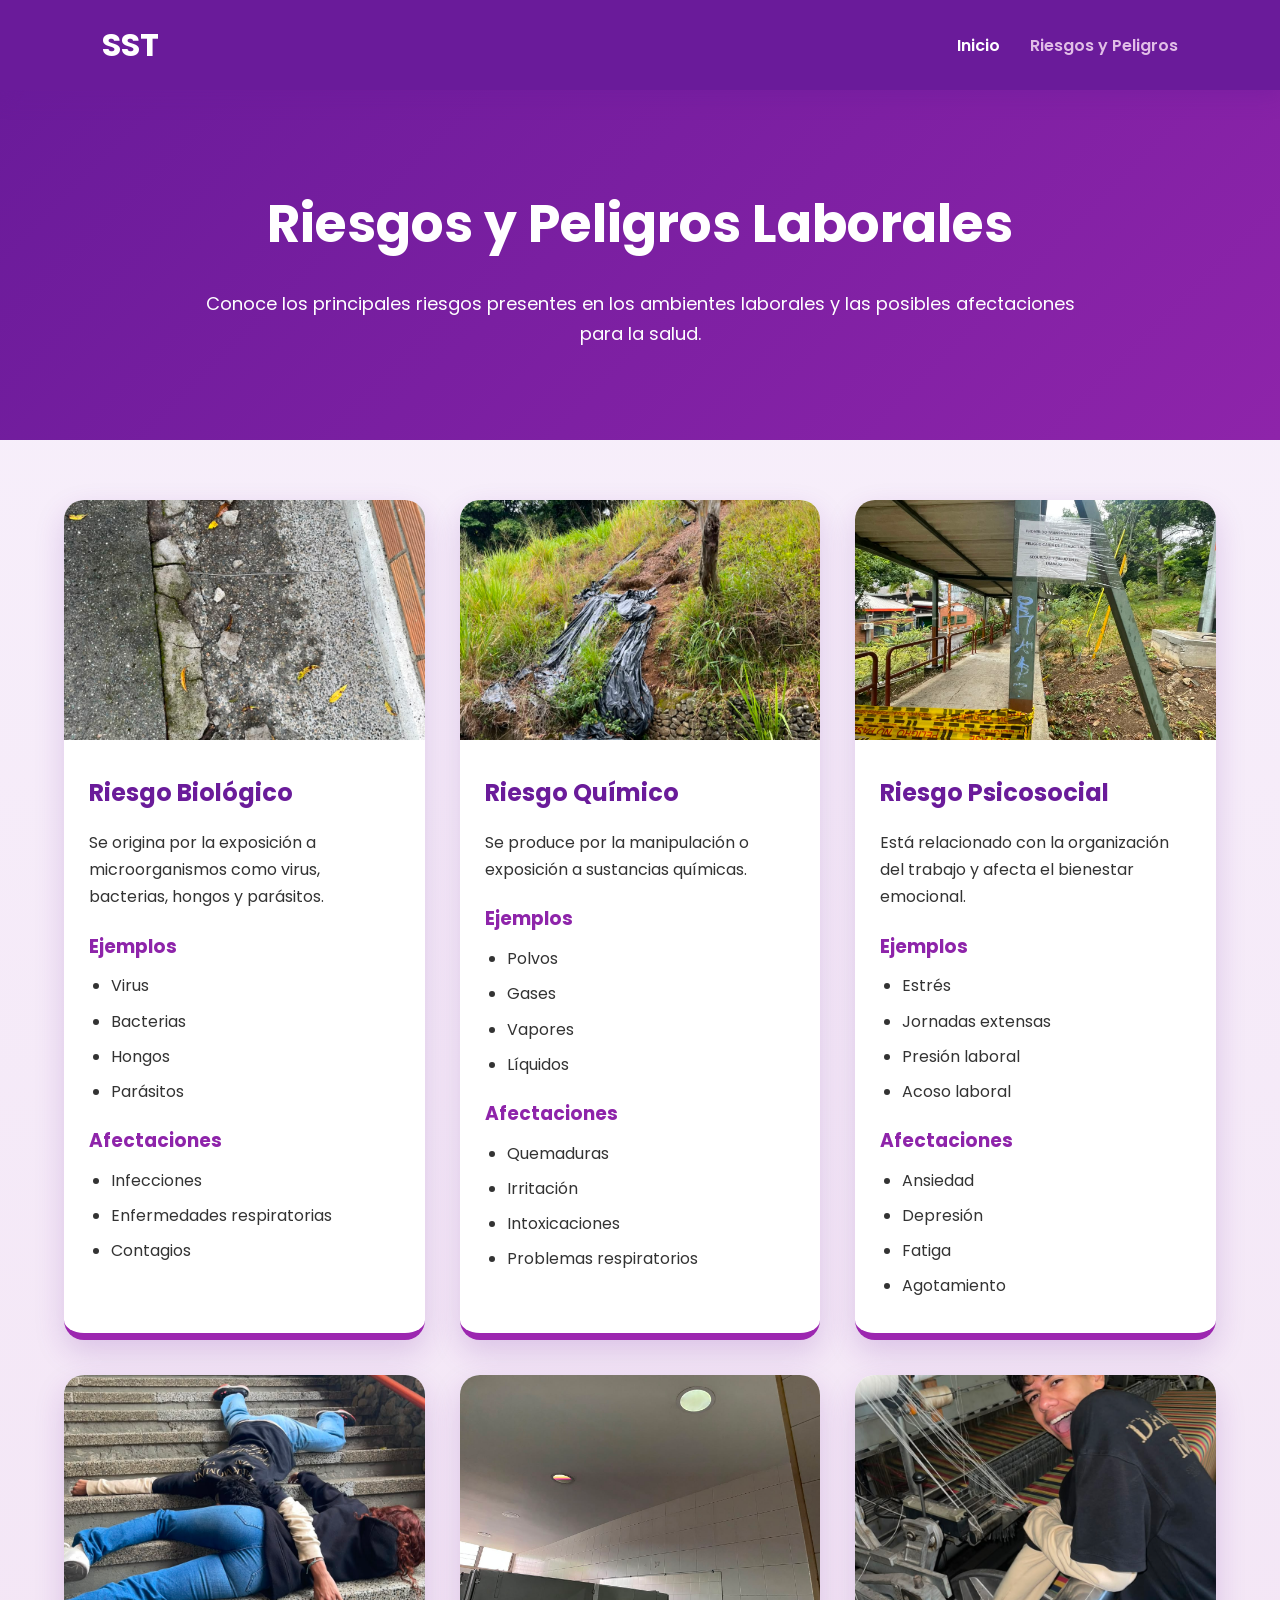
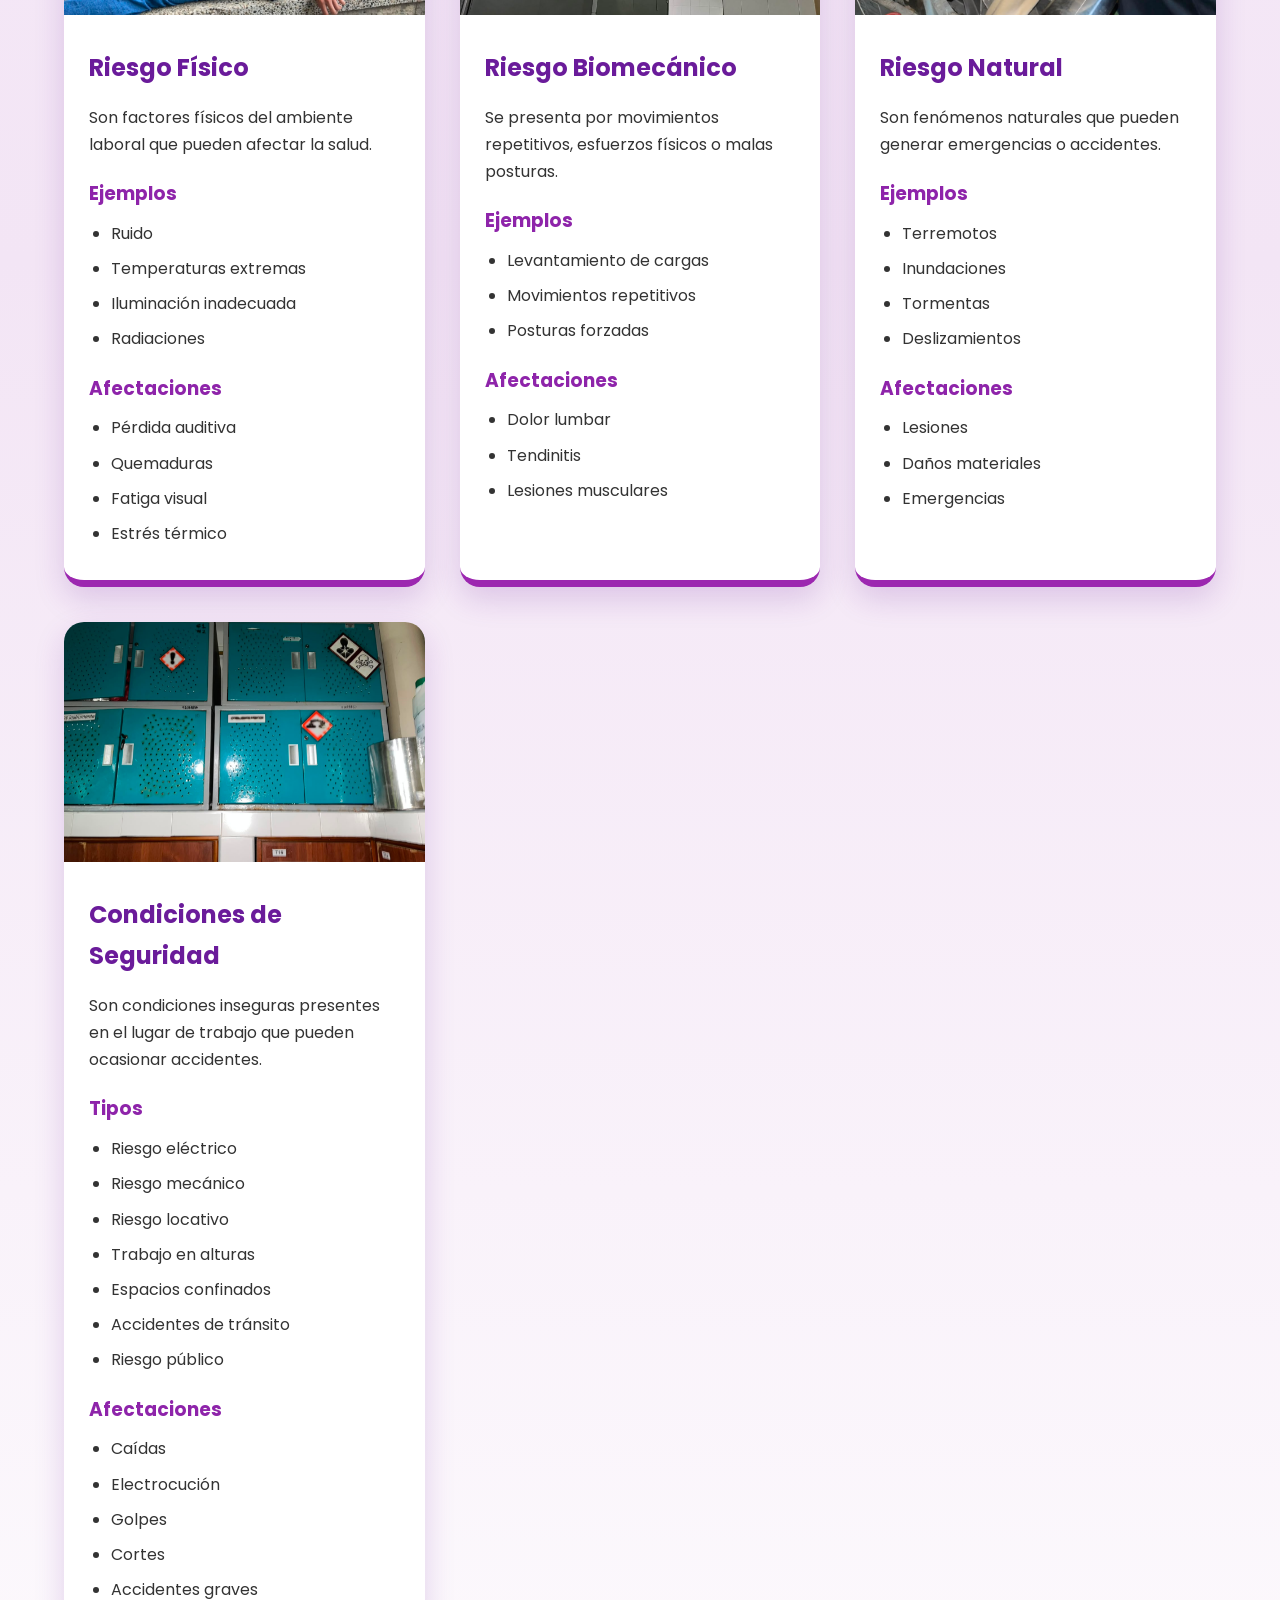
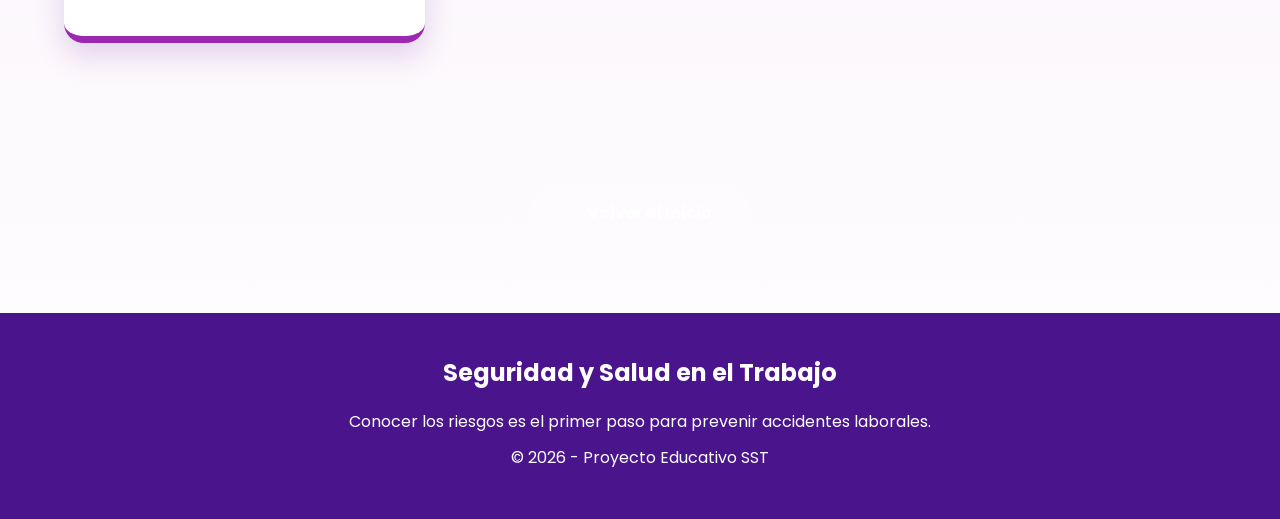
==== riesgos.html @ 0418b440 "cambios" ====
<!DOCTYPE html>
<html lang="es">

<head>
    <meta charset="UTF-8">
    <meta name="viewport" content="width=device-width, initial-scale=1.0">
    <title>Riesgos y Peligros Laborales</title>

    <link rel="stylesheet" href="style.css">

    <link rel="preconnect" href="https://fonts.googleapis.com">
    <link href="https://fonts.googleapis.com/css2?family=Poppins:wght@300;400;600;700&display=swap" rel="stylesheet">
</head>

<body>

    <header>

        <div class="logo">
            <h2>SST</h2>
        </div>

        <nav>
            <ul>
                <li><a href="index.html">Inicio</a></li>
                <li><a href="riesgos.html" class="activo">Riesgos y Peligros</a></li>
            </ul>
        </nav>

    </header>

    <section class="titulo-pagina">

        <h1>Riesgos y Peligros Laborales</h1>

        <p>
            Conoce los principales riesgos presentes en los ambientes laborales y las posibles afectaciones para la
            salud.
        </p>

    </section>

    <main class="contenedor-riesgos">

        <!-- Riesgo Biológico -->
        <div class="card">

            <img src="WhatsApp Image 2026-07-30 at 7.36.15 AM.jpeg" alt="Riesgo Biológico">

            <div class="contenido">

                <h2>Riesgo Biológico</h2>

                <p>
                    Se origina por la exposición a microorganismos como virus, bacterias, hongos y parásitos.
                </p>

                <h3>Ejemplos</h3>

                <ul>
                    <li>Virus</li>
                    <li>Bacterias</li>
                    <li>Hongos</li>
                    <li>Parásitos</li>
                </ul>

                <h3>Afectaciones</h3>

                <ul>
                    <li>Infecciones</li>
                    <li>Enfermedades respiratorias</li>
                    <li>Contagios</li>
                </ul>

            </div>

        </div>

        <!-- Riesgo Químico -->
        <div class="card">

            <img src="WhatsApp Image 2026-07-30 at 7.36.16 AM.jpeg" alt="Riesgo Químico">

            <div class="contenido">

                <h2>Riesgo Químico</h2>

                <p>
                    Se produce por la manipulación o exposición a sustancias químicas.
                </p>

                <h3>Ejemplos</h3>

                <ul>
                    <li>Polvos</li>
                    <li>Gases</li>
                    <li>Vapores</li>
                    <li>Líquidos</li>
                </ul>

                <h3>Afectaciones</h3>

                <ul>
                    <li>Quemaduras</li>
                    <li>Irritación</li>
                    <li>Intoxicaciones</li>
                    <li>Problemas respiratorios</li>
                </ul>

            </div>

        </div>

        <!-- Riesgo Psicosocial -->
        <div class="card">

            <img src="WhatsApp Image 2026-07-30 at 7.36.17 AM.jpeg" alt="Riesgo Psicosocial">

            <div class="contenido">

                <h2>Riesgo Psicosocial</h2>

                <p>
                    Está relacionado con la organización del trabajo y afecta el bienestar emocional.
                </p>

                <h3>Ejemplos</h3>

                <ul>
                    <li>Estrés</li>
                    <li>Jornadas extensas</li>
                    <li>Presión laboral</li>
                    <li>Acoso laboral</li>
                </ul>

                <h3>Afectaciones</h3>

                <ul>
                    <li>Ansiedad</li>
                    <li>Depresión</li>
                    <li>Fatiga</li>
                    <li>Agotamiento</li>
                </ul>

            </div>

        </div>

        <!-- Riesgo Físico -->
        <div class="card">

            <img src="WhatsApp Image 2026-07-30 at 7.36.18 AM.jpeg" alt="Riesgo Físico">

            <div class="contenido">

                <h2>Riesgo Físico</h2>

                <p>
                    Son factores físicos del ambiente laboral que pueden afectar la salud.
                </p>

                <h3>Ejemplos</h3>

                <ul>
                    <li>Ruido</li>
                    <li>Temperaturas extremas</li>
                    <li>Iluminación inadecuada</li>
                    <li>Radiaciones</li>
                </ul>

                <h3>Afectaciones</h3>

                <ul>
                    <li>Pérdida auditiva</li>
                    <li>Quemaduras</li>
                    <li>Fatiga visual</li>
                    <li>Estrés térmico</li>
                </ul>

            </div>

        </div>

        <!-- Riesgo Biomecánico -->
        <div class="card">

            <img src="WhatsApp Image 2026-07-30 at 7.36.20 AM.jpeg" alt="Riesgo Biomecánico">

            <div class="contenido">

                <h2>Riesgo Biomecánico</h2>

                <p>
                    Se presenta por movimientos repetitivos, esfuerzos físicos o malas posturas.
                </p>

                <h3>Ejemplos</h3>

                <ul>
                    <li>Levantamiento de cargas</li>
                    <li>Movimientos repetitivos</li>
                    <li>Posturas forzadas</li>
                </ul>

                <h3>Afectaciones</h3>

                <ul>
                    <li>Dolor lumbar</li>
                    <li>Tendinitis</li>
                    <li>Lesiones musculares</li>
                </ul>

            </div>

        </div>

        <!-- Riesgo Natural -->
        <div class="card">

            <img src="WhatsApp Image 2026-07-30 at 7.36.21 AM.jpeg" alt="Riesgo Natural">

            <div class="contenido">

                <h2>Riesgo Natural</h2>

                <p>
                    Son fenómenos naturales que pueden generar emergencias o accidentes.
                </p>

                <h3>Ejemplos</h3>

                <ul>
                    <li>Terremotos</li>
                    <li>Inundaciones</li>
                    <li>Tormentas</li>
                    <li>Deslizamientos</li>
                </ul>

                <h3>Afectaciones</h3>

                <ul>
                    <li>Lesiones</li>
                    <li>Daños materiales</li>
                    <li>Emergencias</li>
                </ul>

            </div>

        </div>

        <!-- Condiciones de Seguridad -->
        <div class="card">

            <img src="WhatsApp Image 2026-07-30 at 7.36.22 AM.jpeg" alt="Condiciones de Seguridad">

            <div class="contenido">

                <h2>Condiciones de Seguridad</h2>

                <p>
                    Son condiciones inseguras presentes en el lugar de trabajo que pueden ocasionar accidentes.
                </p>

                <h3>Tipos</h3>

                <ul>
                    <li>Riesgo eléctrico</li>
                    <li>Riesgo mecánico</li>
                    <li>Riesgo locativo</li>
                    <li>Trabajo en alturas</li>
                    <li>Espacios confinados</li>
                    <li>Accidentes de tránsito</li>
                    <li>Riesgo público</li>
                </ul>

                <h3>Afectaciones</h3>

                <ul>
                    <li>Caídas</li>
                    <li>Electrocución</li>
                    <li>Golpes</li>
                    <li>Cortes</li>
                    <li>Accidentes graves</li>
                </ul>

            </div>

        </div>

    </main>

    <section class="volver">

        <a href="index.html" class="btn">← Volver al Inicio</a>

    </section>

    <footer>

        <h3>Seguridad y Salud en el Trabajo</h3>

        <p>Conocer los riesgos es el primer paso para prevenir accidentes laborales.</p>

        <p>© 2026 - Proyecto Educativo SST</p>

    </footer>

</body>

</html>
---- style.css ----
/*====================================
    RESET GENERAL
====================================*/

* {
    margin: 0;
    padding: 0;
    box-sizing: border-box;
    font-family: 'Poppins', sans-serif;
}

html {
    scroll-behavior: smooth;
}

body {
    background: linear-gradient(180deg, #F8F1FC, #F3E5F5, #FFFFFF);
    color: #333;
    line-height: 1.7;
}

/*====================================
            HEADER
====================================*/

header {
    width: 100%;
    background: #6A1B9A;
    color: #fff;
    display: flex;
    justify-content: space-between;
    align-items: center;
    padding: 18px 8%;
    position: sticky;
    top: 0;
    z-index: 1000;
    box-shadow: 0 6px 20px rgba(106, 27, 154, .35);
}

.logo h2 {
    font-size: 32px;
    font-weight: 700;
}

/*====================================
             MENU
====================================*/

nav ul {
    display: flex;
    list-style: none;
    gap: 30px;
}

nav a {
    text-decoration: none;
    color: white;
    font-weight: 600;
    transition: .3s;
}

nav a:hover,
nav .activo {
    color: #E1BEE7;
}

/*====================================
             HERO
====================================*/

.hero {
    height: 90vh;
    display: flex;
    justify-content: center;
    align-items: center;
    text-align: center;
    color: white;
    padding: 40px;
    /* Premium gradient background */
    background: linear-gradient(135deg, #6A1B9A, #8E24AA);
    background-size: cover;
    background-position: center;
}

.hero-texto {
    max-width: 850px;
    background: rgba(255, 255, 255, 0.08);
    padding: 30px 40px;
    border-radius: 20px;
    backdrop-filter: blur(12px);
    box-shadow: 0 8px 32px rgba(0, 0, 0, 0.2);
}

.hero h1 {
    font-size: 60px;
    margin-bottom: 25px;
}

.hero p {
    font-size: 20px;
    margin-bottom: 35px;
}

/*====================================
            BOTONES
====================================*/

.btn {
    display: inline-block;
    background: rgba(255, 255, 255, 0.2);
    color: #fff;
    text-decoration: none;
    padding: 15px 35px;
    border: 1px solid rgba(255, 255, 255, 0.4);
    border-radius: 50px;
    font-weight: bold;
    transition: .3s;
    backdrop-filter: blur(4px);
}

.btn:hover {
    background: rgba(255, 255, 255, 0.3);
    color: #fff;
    transform: translateY(-5px);
    box-shadow: 0 10px 20px rgba(0, 0, 0, 0.3);
}

/*====================================
           SECCIONES
====================================*/

section {
    padding: 80px 8%;
}

section h2 {
    text-align: center;
    color: #6A1B9A;
    margin-bottom: 20px;
    font-size: 38px;
}

section p {
    text-align: center;
    max-width: 950px;
    margin: auto;
}

/*====================================
          TARJETAS
====================================*/

.contenedor {
    display: grid;
    grid-template-columns: repeat(auto-fit, minmax(280px, 1fr));
    gap: 30px;
    margin-top: 50px;
}

.caja {
    background: white;
    border-radius: 20px;
    padding: 30px;
    border-top: 6px solid #9C27B0;
    box-shadow: 0 12px 30px rgba(106, 27, 154, .15);
    transition: .4s;
}

.caja:hover {
    transform: translateY(-10px);
    box-shadow: 0 20px 40px rgba(106, 27, 154, .25);
}

.caja h3 {
    color: #6A1B9A;
    margin-bottom: 15px;
}

/*====================================
           GALERIA
====================================*/

.imagenes {
    display: grid;
    grid-template-columns: repeat(auto-fit, minmax(250px, 1fr));
    gap: 20px;
    margin-top: 45px;
}

.imagenes img {
    width: 100%;
    height: 250px;
    object-fit: cover;
    border-radius: 20px;
    transition: .4s;
    box-shadow: 0 10px 25px rgba(0, 0, 0, .15);
}

.imagenes img:hover {
    transform: scale(1.05);
}

/*====================================
             TABLA
====================================*/

table {
    width: 100%;
    max-width: 750px;
    margin: auto;
    border-collapse: collapse;
    background: white;
    border-radius: 15px;
    overflow: hidden;
    box-shadow: 0 10px 25px rgba(0, 0, 0, .1);
}

th {
    background: #6A1B9A;
    color: white;
    padding: 18px;
}

td {
    padding: 16px;
    text-align: center;
    border-bottom: 1px solid #ddd;
}

/*====================================
        FRASE DESTACADA
====================================*/

.frase {
    background: linear-gradient(135deg, #6A1B9A, #8E24AA);
    color: white;
    text-align: center;
    padding: 80px 20px;
}

.frase h2 {
    color: white;
    font-size: 36px;
    max-width: 900px;
    margin: auto;
}

/*====================================
      TITULO PAGINA RIESGOS
====================================*/

.titulo-pagina {
    background: linear-gradient(135deg, #6A1B9A, #8E24AA);
    color: white;
    text-align: center;
    padding: 90px 20px;
}

.titulo-pagina h1 {
    font-size: 52px;
    margin-bottom: 20px;
}

.titulo-pagina p {
    font-size: 18px;
    max-width: 900px;
    margin: auto;
}

/*====================================
       CONTENEDOR RIESGOS
====================================*/

.contenedor-riesgos {
    width: 90%;
    margin: 60px auto;
    display: grid;
    grid-template-columns: repeat(auto-fit, minmax(340px, 1fr));
    gap: 35px;
}

/*====================================
        TARJETAS RIESGOS
====================================*/

.card {
    background: white;
    border-radius: 20px;
    overflow: hidden;
    box-shadow: 0 12px 30px rgba(106, 27, 154, .18);
    transition: .4s;
    border-bottom: 7px solid #9C27B0;
}

.card:hover {
    transform: translateY(-10px);
    box-shadow: 0 20px 45px rgba(106, 27, 154, .28);
}

.card img {
    width: 100%;
    height: 240px;
    object-fit: cover;
}

.contenido {
    padding: 25px;
}

.contenido h2 {
    color: #6A1B9A;
    margin-bottom: 15px;
    text-align: left;
}

.contenido h3 {
    margin-top: 20px;
    color: #8E24AA;
}

.contenido p {
    text-align: left;
    margin-bottom: 15px;
}

.contenido ul {
    margin-left: 22px;
    margin-top: 10px;
}

.contenido li {
    margin-bottom: 8px;
}

/*====================================
      BOTON VOLVER
====================================*/

.volver {
    text-align: center;
    padding-bottom: 70px;
}

/*====================================
            FOOTER
====================================*/

footer {
    background: #4A148C;
    color: white;
    text-align: center;
    padding: 40px 20px;
}

footer h3 {
    margin-bottom: 15px;
    font-size: 24px;
}

footer p {
    margin: 8px 0;
}

/*====================================
      EFECTO SCROLL SUAVE
====================================*/

.card,
.caja,
.imagenes img,
.btn {
    transition: all .35s ease;
}

/*====================================
          RESPONSIVE TABLET
====================================*/

@media(max-width:900px) {

    header {
        flex-direction: column;
        gap: 20px;
    }

    .hero {
        height: auto;
        padding: 90px 25px;
    }

    .hero h1 {
        font-size: 42px;
    }

    .hero p {
        font-size: 18px;
    }

    .titulo-pagina h1 {
        font-size: 42px;
    }

    section h2 {
        font-size: 32px;
    }

}

/*====================================
         RESPONSIVE MOVIL
====================================*/

@media(max-width:600px) {

    header {
        padding: 15px;
    }

    nav ul {
        flex-direction: column;
        gap: 15px;
        text-align: center;
    }

    .hero {
        padding: 70px 20px;
    }

    .hero h1 {
        font-size: 32px;
    }

    .hero p {
        font-size: 16px;
    }

    .btn {
        width: 100%;
        text-align: center;
    }

    .contenedor {
        grid-template-columns: 1fr;
    }

    .contenedor-riesgos {
        width: 95%;
        grid-template-columns: 1fr;
    }

    .imagenes {
        grid-template-columns: 1fr;
    }

    .imagenes img {
        height: 220px;
    }

    table {
        font-size: 14px;
    }

    .titulo-pagina h1 {
        font-size: 34px;
    }

    .frase h2 {
        font-size: 28px;
    }

}
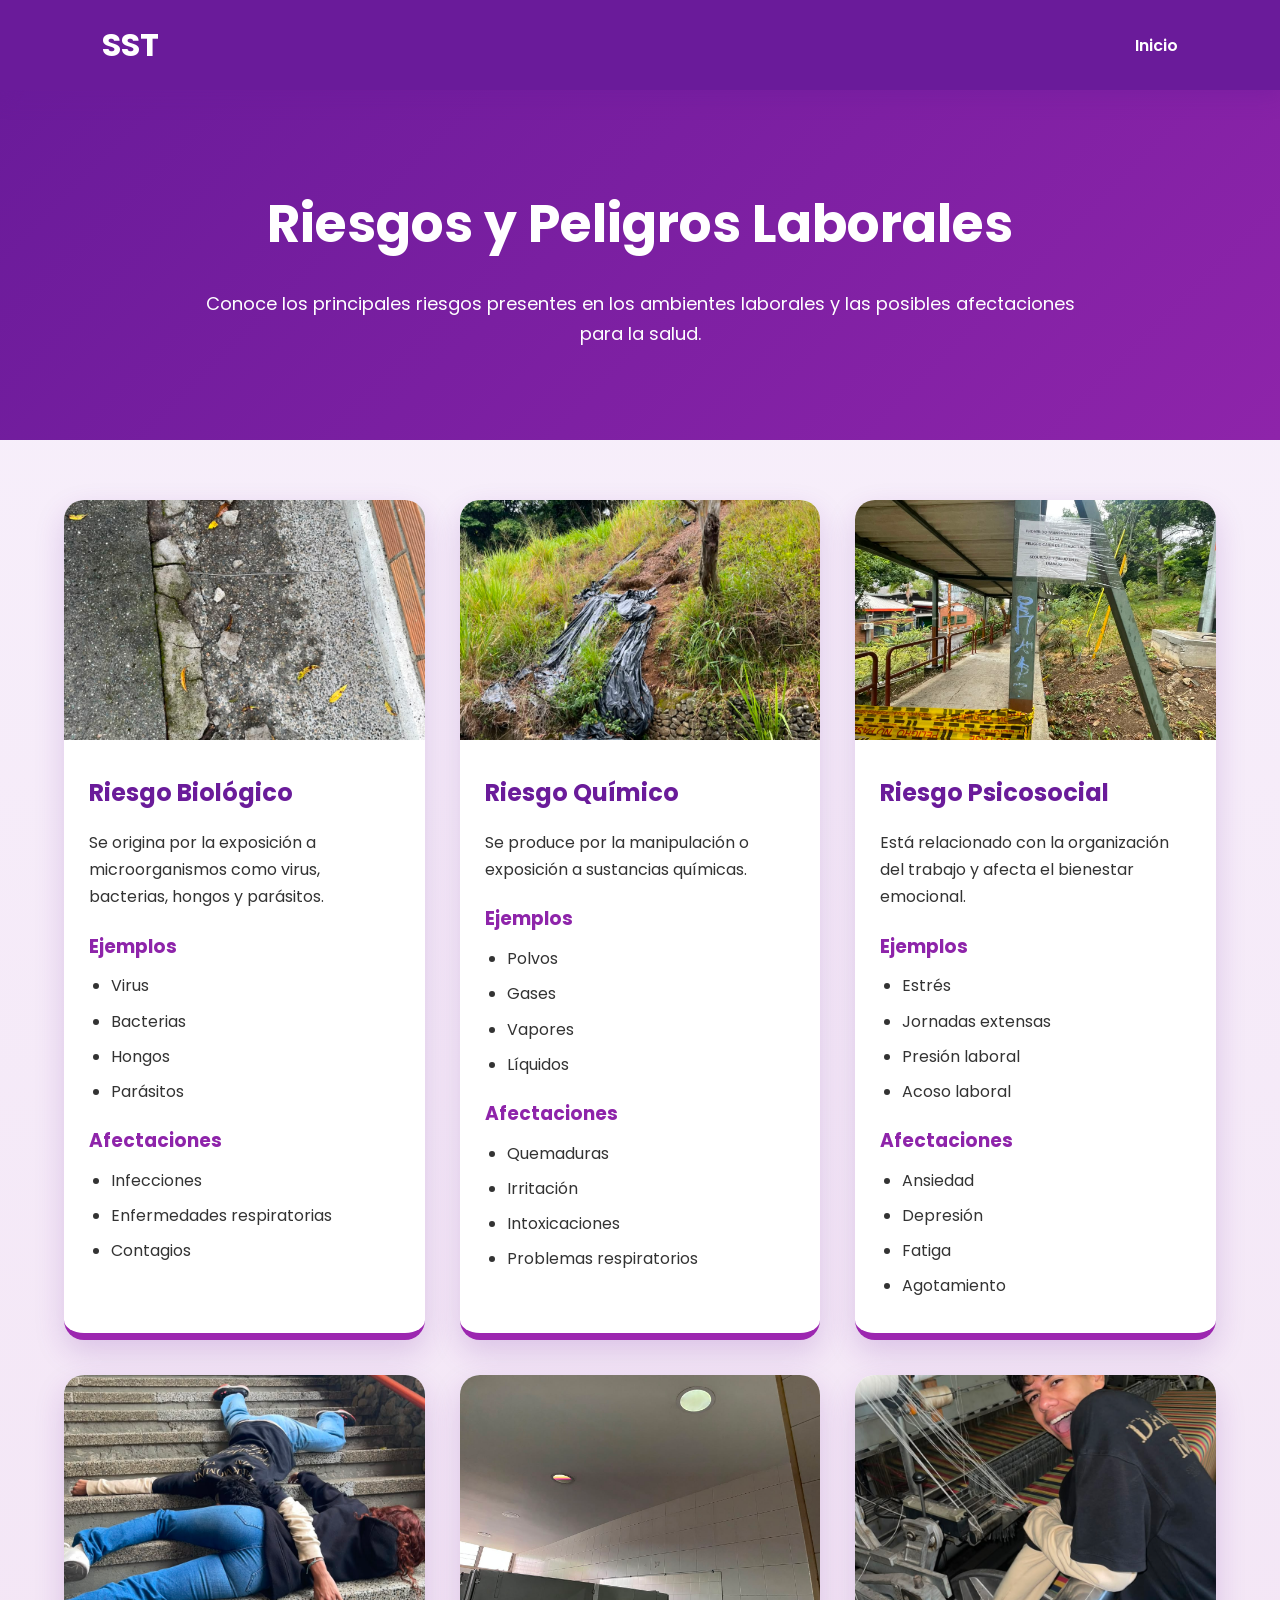
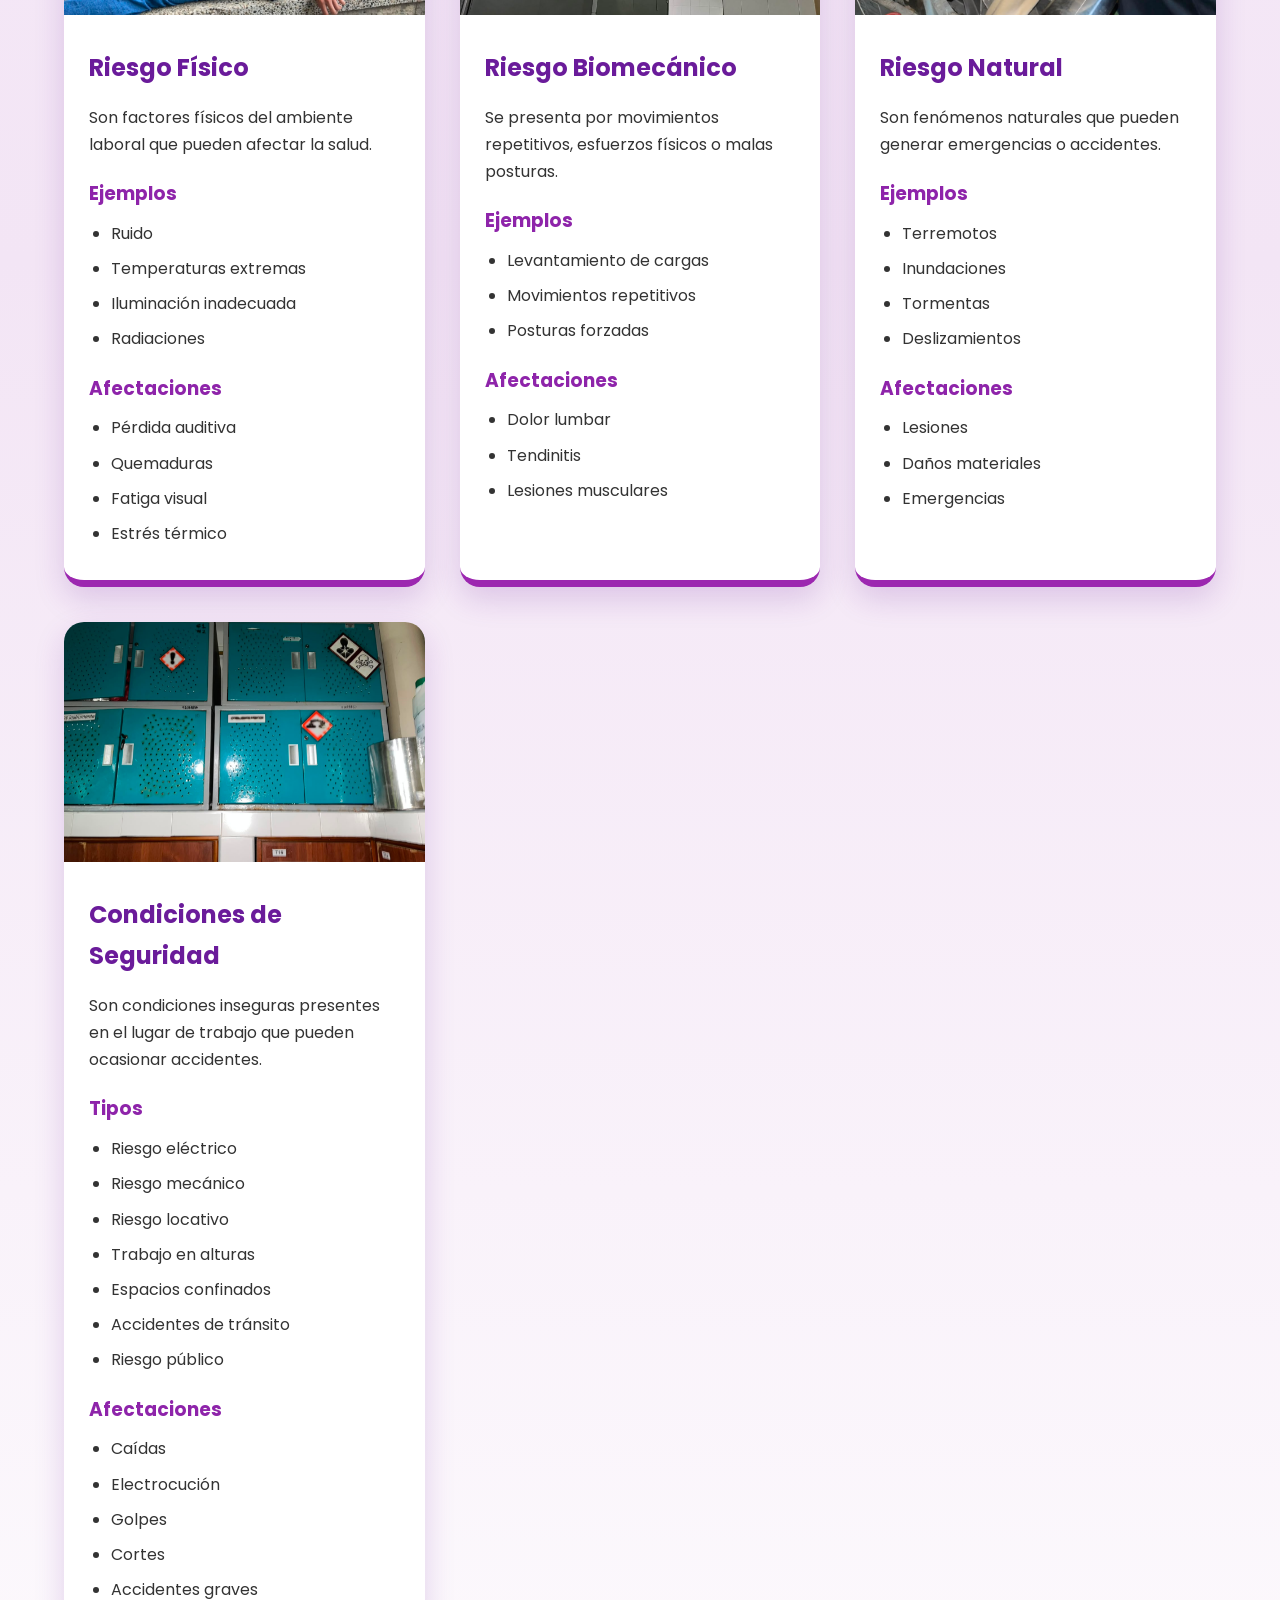
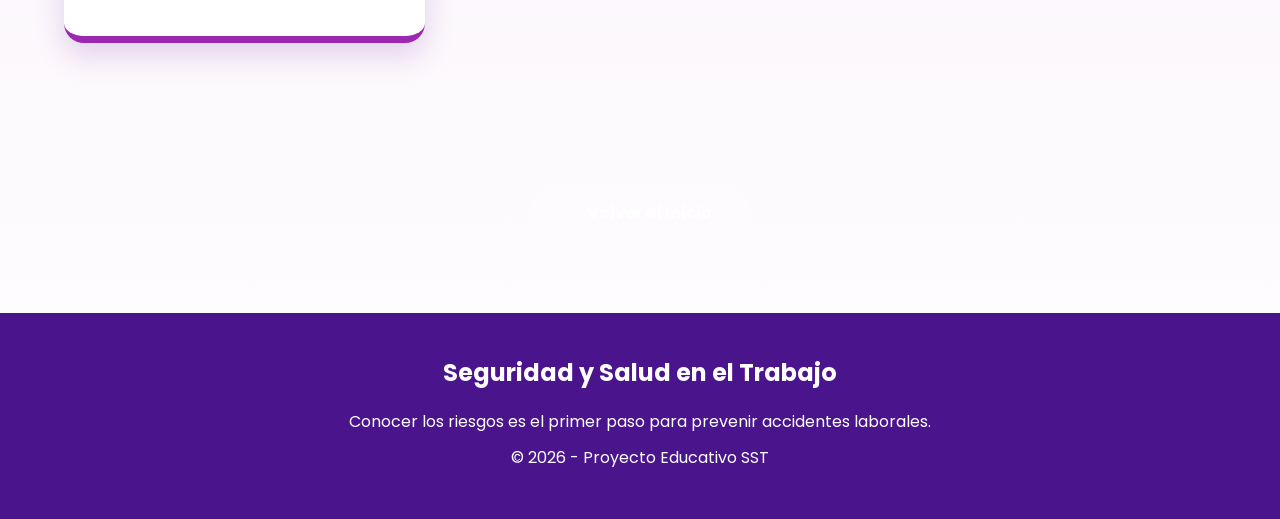
==== commit dd7bf329: "papoi" ====
--- a/riesgos.html
+++ b/riesgos.html
@@ -23,7 +23,7 @@
         <nav>
             <ul>
                 <li><a href="index.html">Inicio</a></li>
-                <li><a href="riesgos.html" class="activo">Riesgos y Peligros</a></li>
+                
             </ul>
         </nav>
 
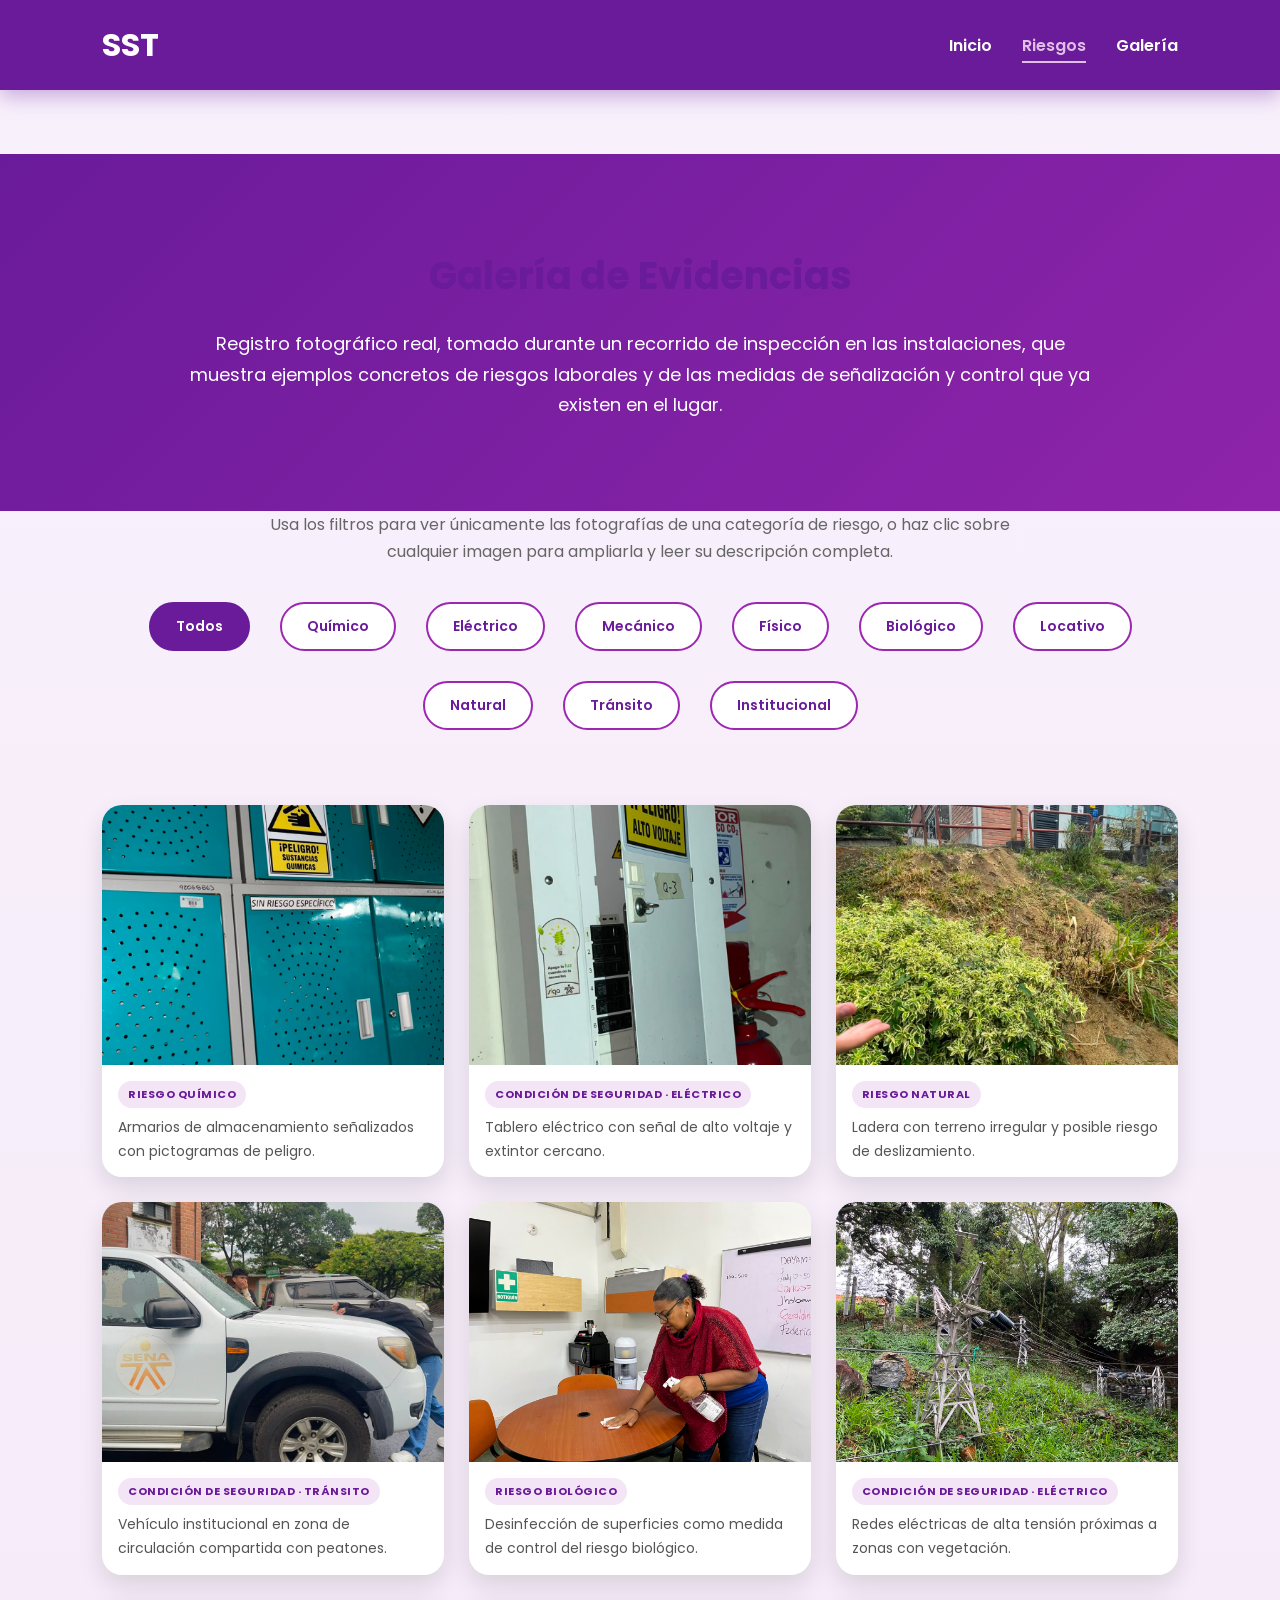
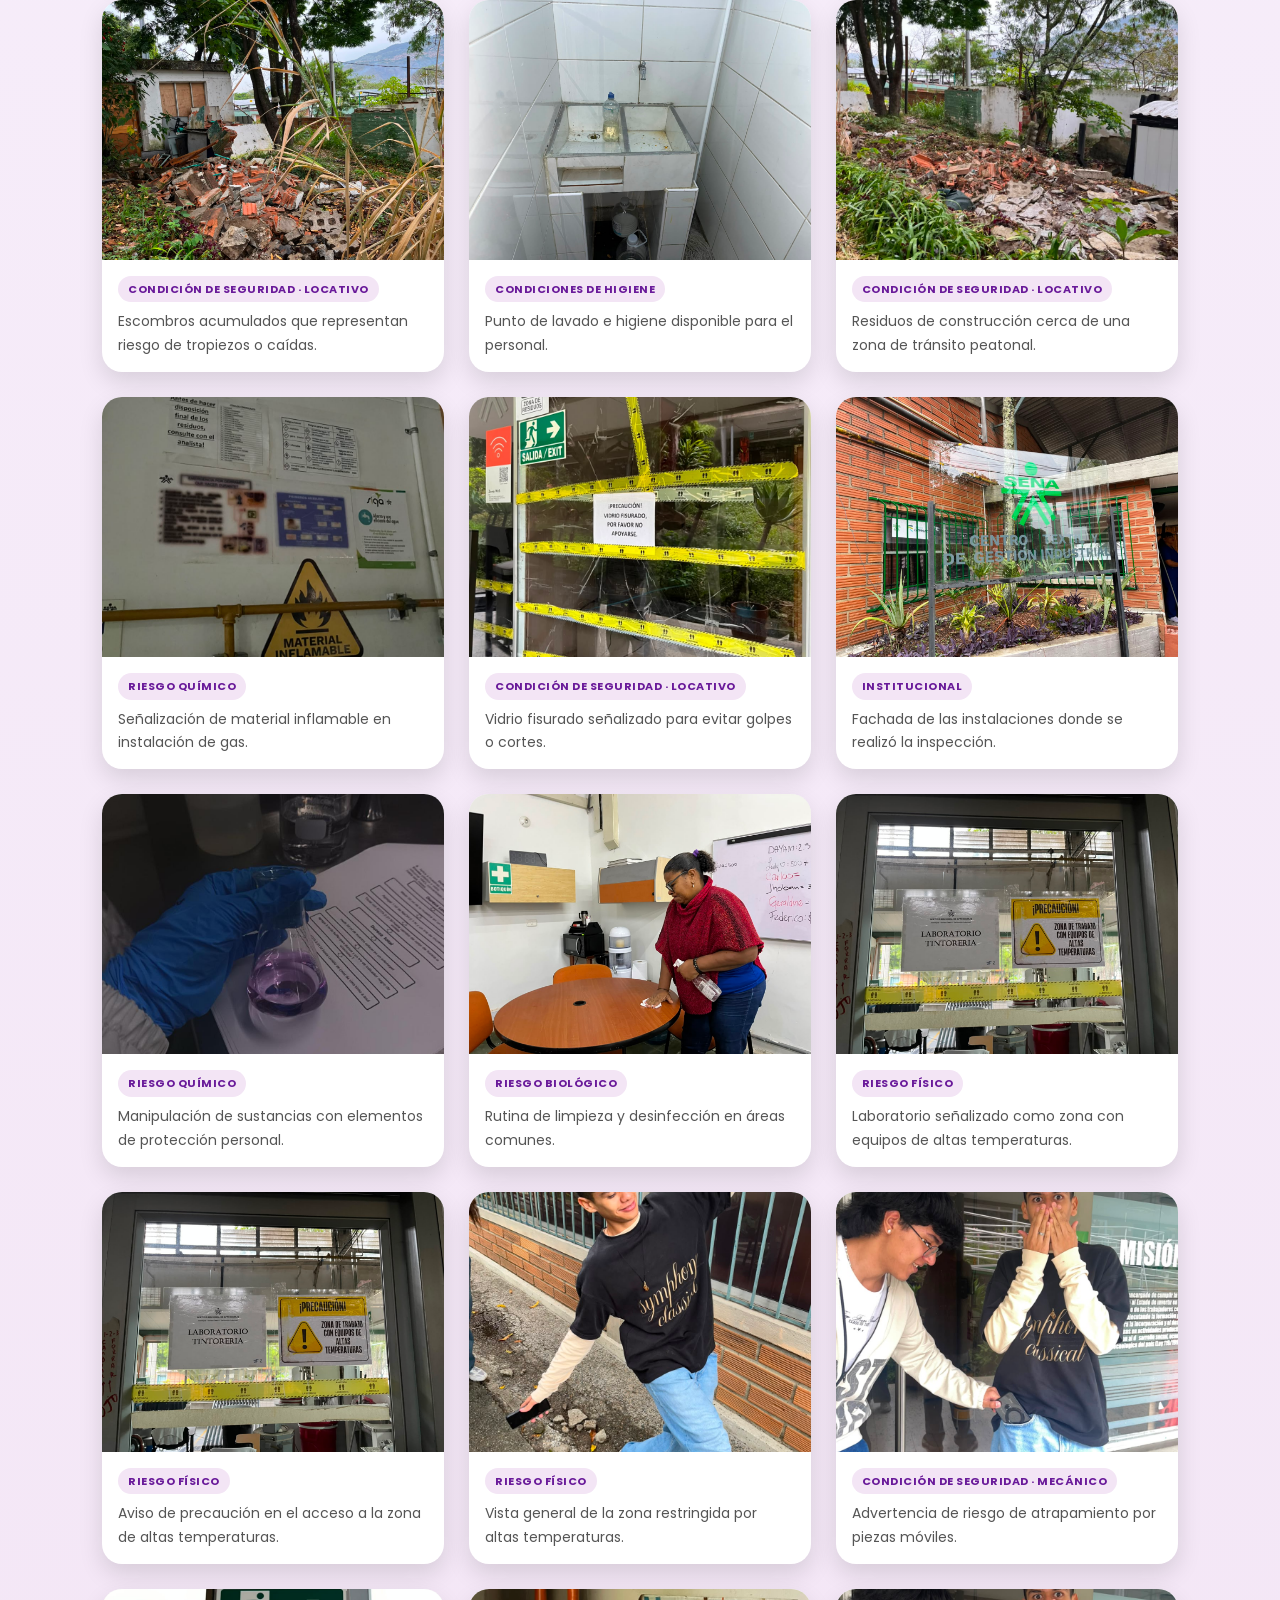
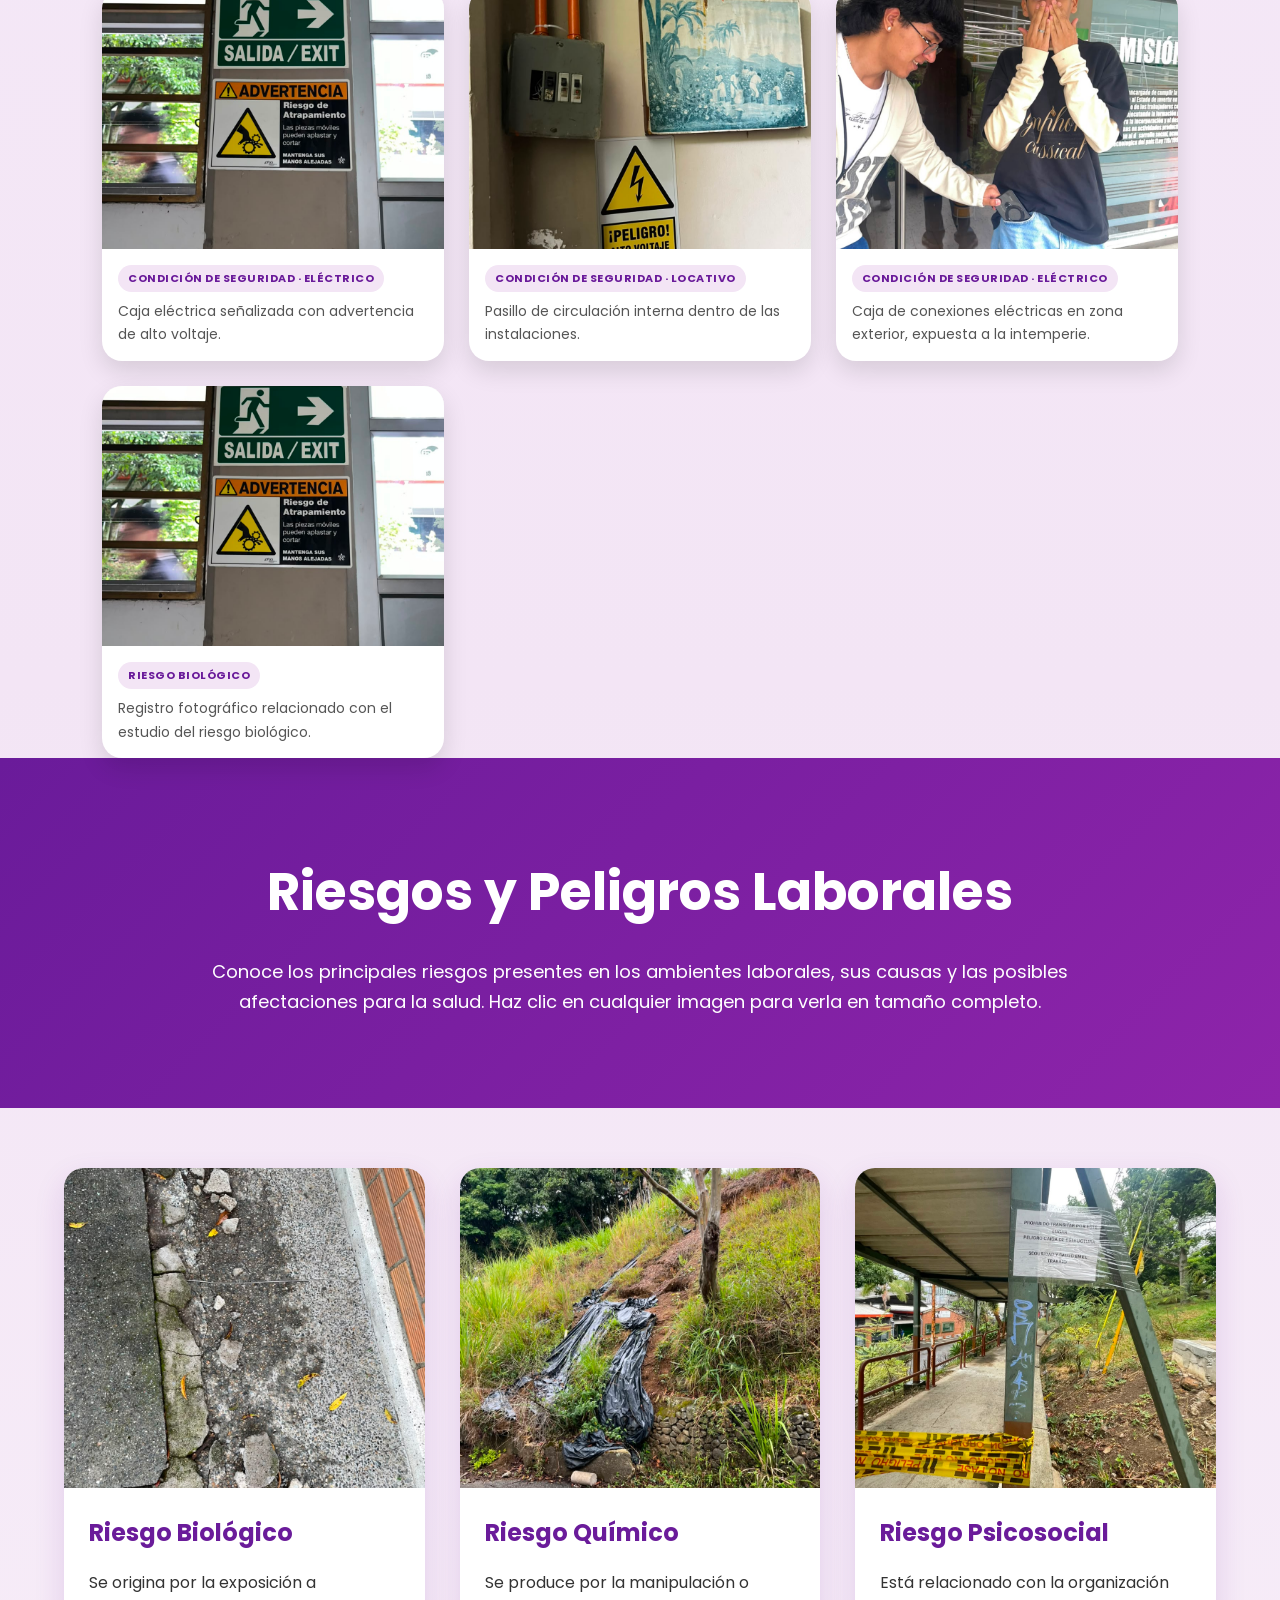
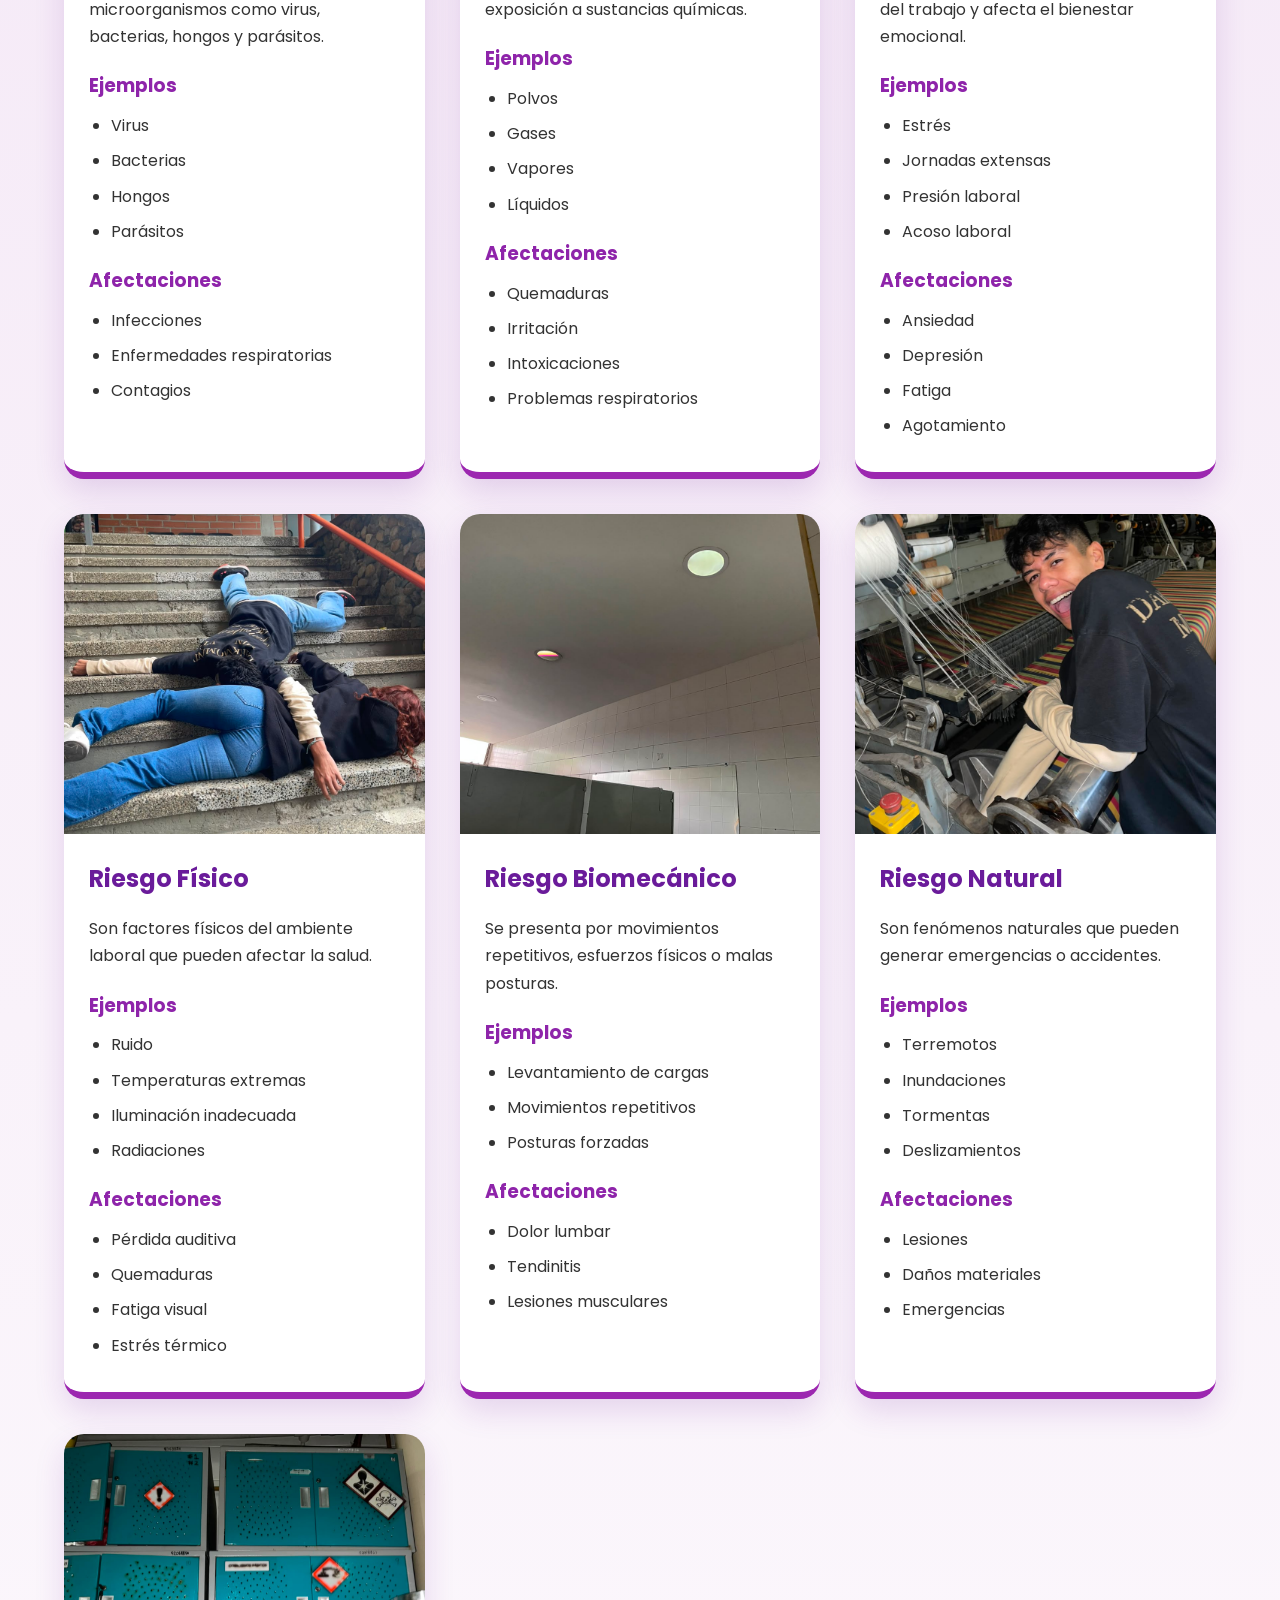
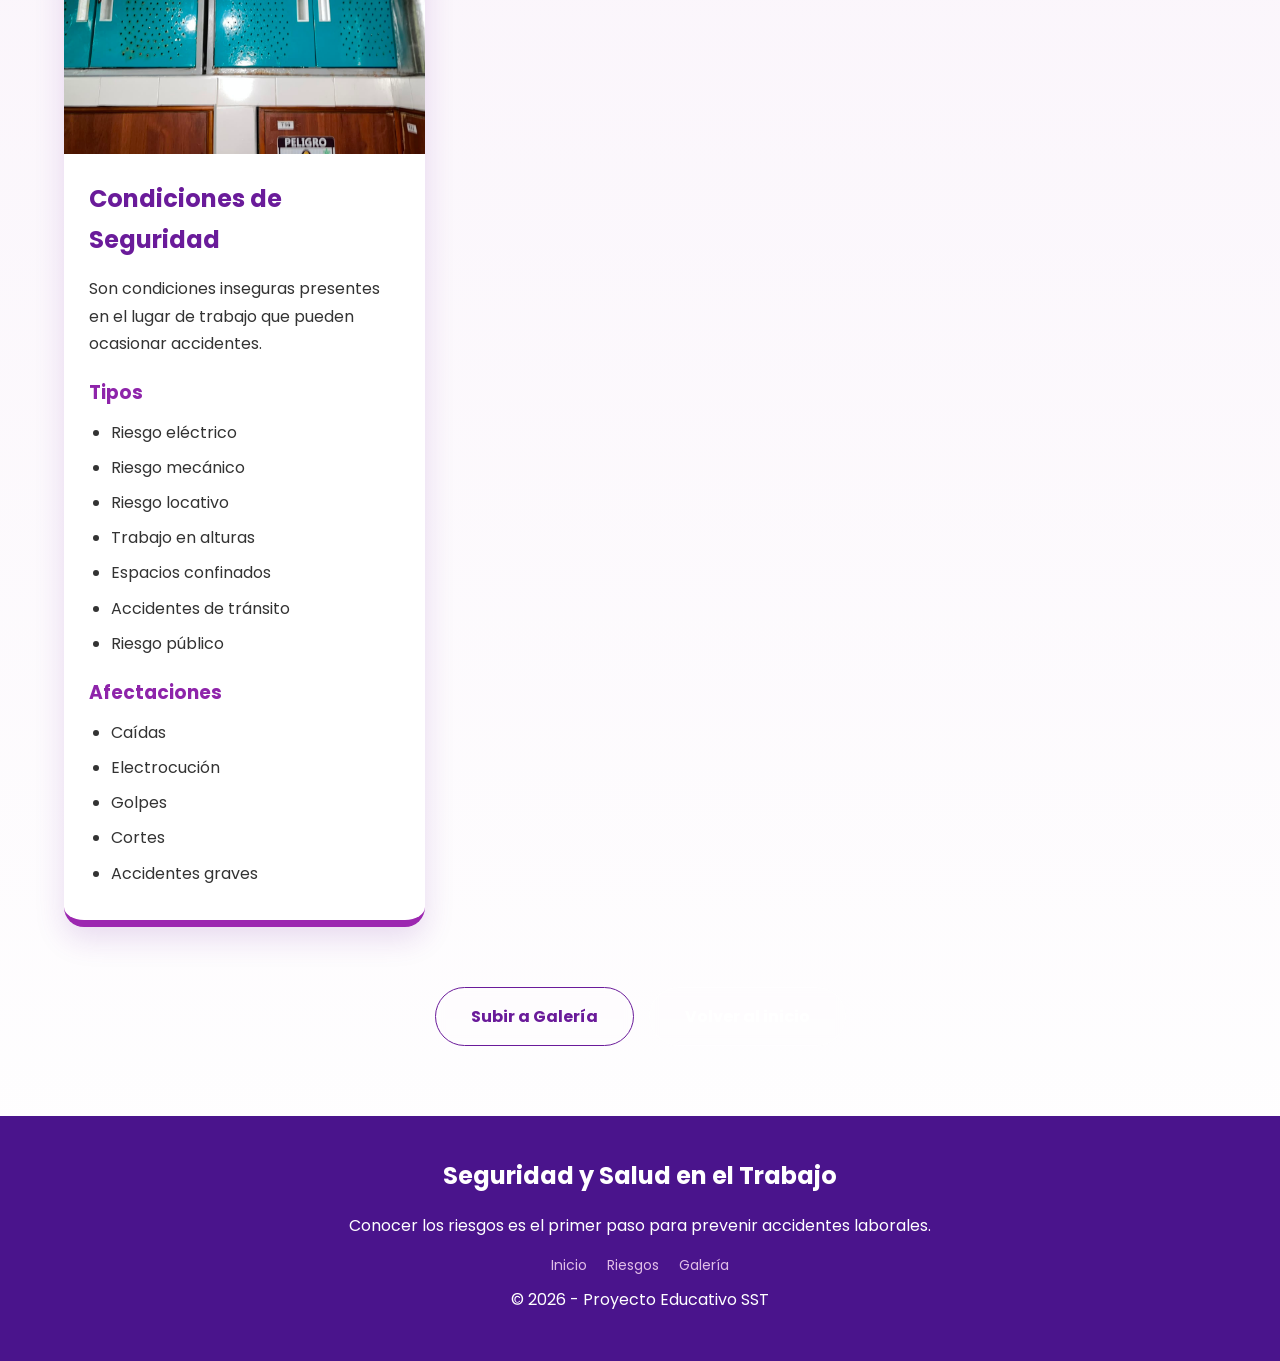
==== commit 81c86301: "papoi" ====
--- a/riesgos.html
+++ b/riesgos.html
@@ -4,7 +4,9 @@
 <head>
     <meta charset="UTF-8">
     <meta name="viewport" content="width=device-width, initial-scale=1.0">
-    <title>Riesgos y Peligros Laborales</title>
+    <meta name="description"
+        content="Guía visual de los riesgos y peligros laborales: biológico, químico, psicosocial, físico, biomecánico, natural y condiciones de seguridad.">
+    <title>Riesgos y Peligros Laborales | SST</title>
 
     <link rel="stylesheet" href="style.css">
 
@@ -15,254 +17,519 @@
 <body>
 
     <header>
-
         <div class="logo">
             <h2>SST</h2>
         </div>
-
         <nav>
             <ul>
                 <li><a href="index.html">Inicio</a></li>
-                
+                <li><a href="riesgos.html" class="activo">Riesgos</a></li>
+                <li><a href="riesgos.html#galeria">Galería</a></li>
             </ul>
         </nav>
-
     </header>
 
+    <!-- ===================== GALERÍA ===================== -->
+    <section id="galeria" class="titulo-pagina" style="margin-top: 4rem;">
+        <h2>Galería de Evidencias</h2>
+        <p>
+            Registro fotográfico real, tomado durante un recorrido de inspección en las instalaciones,
+            que muestra ejemplos concretos de riesgos laborales y de las medidas de señalización y control
+            que ya existen en el lugar.
+        </p>
+    </section>
+
+    <p class="galeria-intro"
+        style="text-align: center; max-width: 800px; margin: 0 auto 2rem; padding: 0 1rem; color: #666;">
+        Usa los filtros para ver únicamente las fotografías de una categoría de riesgo, o haz clic sobre
+        cualquier imagen para ampliarla y leer su descripción completa.
+    </p>
+
+    <!-- ===================== FILTROS ===================== -->
+    <div class="filtros">
+        <button class="filtro-btn activo" data-filtro="todos">Todos</button>
+        <button class="filtro-btn" data-filtro="quimico">Químico</button>
+        <button class="filtro-btn" data-filtro="electrico">Eléctrico</button>
+        <button class="filtro-btn" data-filtro="mecanico">Mecánico</button>
+        <button class="filtro-btn" data-filtro="fisico">Físico</button>
+        <button class="filtro-btn" data-filtro="biologico">Biológico</button>
+        <button class="filtro-btn" data-filtro="locativo">Locativo</button>
+        <button class="filtro-btn" data-filtro="natural">Natural</button>
+        <button class="filtro-btn" data-filtro="transito">Tránsito</button>
+        <button class="filtro-btn" data-filtro="institucional">Institucional</button>
+    </div>
+
+    <!-- ===================== GALERÍA ===================== -->
+    <div class="imagenes">
+
+        <figure data-categoria="quimico">
+            <div class="foto-wrap">
+                <img src="assets/img/galeria/quimico-01-armarios.jpg" alt="Armarios de sustancias químicas"
+                    loading="lazy" data-lightbox
+                    data-caption="Armarios de almacenamiento para sustancias químicas, debidamente señalizados con pictogramas de peligro.">
+                <div class="lupa">🔍</div>
+            </div>
+            <figcaption>
+                <span class="etiqueta">Riesgo Químico</span>
+                <p>Armarios de almacenamiento señalizados con pictogramas de peligro.</p>
+            </figcaption>
+        </figure>
+
+        <figure data-categoria="electrico">
+            <div class="foto-wrap">
+                <img src="assets/img/galeria/electrico-01-tablero.jpg" alt="Tablero eléctrico con señal de alto voltaje"
+                    loading="lazy" data-lightbox
+                    data-caption="Tablero eléctrico señalizado con aviso de alto voltaje, junto a un extintor de incendios.">
+                <div class="lupa">🔍</div>
+            </div>
+            <figcaption>
+                <span class="etiqueta">Condición de Seguridad · Eléctrico</span>
+                <p>Tablero eléctrico con señal de alto voltaje y extintor cercano.</p>
+            </figcaption>
+        </figure>
+
+        <figure data-categoria="natural">
+            <div class="foto-wrap">
+                <img src="assets/img/galeria/natural-01-ladera.jpg" alt="Ladera con vegetación y terreno inestable"
+                    loading="lazy" data-lightbox
+                    data-caption="Ladera con vegetación y terreno irregular, con posible riesgo de deslizamiento.">
+                <div class="lupa">🔍</div>
+            </div>
+            <figcaption>
+                <span class="etiqueta">Riesgo Natural</span>
+                <p>Ladera con terreno irregular y posible riesgo de deslizamiento.</p>
+            </figcaption>
+        </figure>
+
+        <figure data-categoria="transito">
+            <div class="foto-wrap">
+                <img src="assets/img/galeria/transito-01-vehiculo.jpg"
+                    alt="Vehículo institucional en zona de circulación" loading="lazy" data-lightbox
+                    data-caption="Vehículo institucional maniobrando en una zona de circulación compartida con peatones.">
+                <div class="lupa">🔍</div>
+            </div>
+            <figcaption>
+                <span class="etiqueta">Condición de Seguridad · Tránsito</span>
+                <p>Vehículo institucional en zona de circulación compartida con peatones.</p>
+            </figcaption>
+        </figure>
+
+        <figure data-categoria="biologico">
+            <div class="foto-wrap">
+                <img src="assets/img/galeria/biologico-01-desinfeccion.jpg" alt="Desinfección de superficies"
+                    loading="lazy" data-lightbox
+                    data-caption="Labor de desinfección de una superficie de trabajo como medida de control del riesgo biológico.">
+                <div class="lupa">🔍</div>
+            </div>
+            <figcaption>
+                <span class="etiqueta">Riesgo Biológico</span>
+                <p>Desinfección de superficies como medida de control del riesgo biológico.</p>
+            </figcaption>
+        </figure>
+
+        <figure data-categoria="electrico">
+            <div class="foto-wrap">
+                <img src="assets/img/galeria/electrico-02-redes.jpg" alt="Redes eléctricas de alta tensión"
+                    loading="lazy" data-lightbox
+                    data-caption="Redes eléctricas de alta tensión ubicadas cerca de zonas con vegetación.">
+                <div class="lupa">🔍</div>
+            </div>
+            <figcaption>
+                <span class="etiqueta">Condición de Seguridad · Eléctrico</span>
+                <p>Redes eléctricas de alta tensión próximas a zonas con vegetación.</p>
+            </figcaption>
+        </figure>
+
+        <figure data-categoria="locativo">
+            <div class="foto-wrap">
+                <img src="assets/img/galeria/locativo-01-escombros.jpg" alt="Escombros acumulados" loading="lazy"
+                    data-lightbox
+                    data-caption="Escombros y materiales de construcción acumulados, un riesgo locativo por tropiezos o caídas.">
+                <div class="lupa">🔍</div>
+            </div>
+            <figcaption>
+                <span class="etiqueta">Condición de Seguridad · Locativo</span>
+                <p>Escombros acumulados que representan riesgo de tropiezos o caídas.</p>
+            </figcaption>
+        </figure>
+
+        <figure data-categoria="locativo">
+            <div class="foto-wrap">
+                <img src="assets/img/galeria/condiciones-01-lavamanos.jpg" alt="Punto de lavado e higiene"
+                    loading="lazy" data-lightbox
+                    data-caption="Punto de lavado e higiene disponible para el personal, medida básica de prevención.">
+                <div class="lupa">🔍</div>
+            </div>
+            <figcaption>
+                <span class="etiqueta">Condiciones de Higiene</span>
+                <p>Punto de lavado e higiene disponible para el personal.</p>
+            </figcaption>
+        </figure>
+
+        <figure data-categoria="locativo">
+            <div class="foto-wrap">
+                <img src="assets/img/galeria/locativo-02-escombros.jpg"
+                    alt="Residuos de construcción cerca de zona peatonal" loading="lazy" data-lightbox
+                    data-caption="Residuos de construcción ubicados cerca de una zona de tránsito peatonal.">
+                <div class="lupa">🔍</div>
+            </div>
+            <figcaption>
+                <span class="etiqueta">Condición de Seguridad · Locativo</span>
+                <p>Residuos de construcción cerca de una zona de tránsito peatonal.</p>
+            </figcaption>
+        </figure>
+
+        <figure data-categoria="quimico">
+            <div class="foto-wrap">
+                <img src="assets/img/galeria/quimico-02-inflamable.jpg" alt="Señalización de material inflamable"
+                    loading="lazy" data-lightbox
+                    data-caption="Señalización de material inflamable junto a una instalación de gas.">
+                <div class="lupa">🔍</div>
+            </div>
+            <figcaption>
+                <span class="etiqueta">Riesgo Químico</span>
+                <p>Señalización de material inflamable en instalación de gas.</p>
+            </figcaption>
+        </figure>
+
+        <figure data-categoria="locativo">
+            <div class="foto-wrap">
+                <img src="assets/img/galeria/locativo-03-vidrio.jpg" alt="Vidrio fisurado señalizado" loading="lazy"
+                    data-lightbox
+                    data-caption="Vidrio fisurado señalizado con cinta de precaución para evitar golpes o cortes.">
+                <div class="lupa">🔍</div>
+            </div>
+            <figcaption>
+                <span class="etiqueta">Condición de Seguridad · Locativo</span>
+                <p>Vidrio fisurado señalizado para evitar golpes o cortes.</p>
+            </figcaption>
+        </figure>
+
+        <figure data-categoria="institucional">
+            <div class="foto-wrap">
+                <img src="assets/img/galeria/institucional-01-fachada.jpg" alt="Fachada de las instalaciones"
+                    loading="lazy" data-lightbox
+                    data-caption="Fachada de las instalaciones donde se realizó el recorrido de inspección.">
+                <div class="lupa">🔍</div>
+            </div>
+            <figcaption>
+                <span class="etiqueta">Institucional</span>
+                <p>Fachada de las instalaciones donde se realizó la inspección.</p>
+            </figcaption>
+        </figure>
+
+        <figure data-categoria="quimico">
+            <div class="foto-wrap">
+                <img src="assets/img/galeria/quimico-03-laboratorio.jpg"
+                    alt="Manipulación de sustancias químicas en laboratorio" loading="lazy" data-lightbox
+                    data-caption="Manipulación de una sustancia química en laboratorio, usando guantes y elementos de protección personal.">
+                <div class="lupa">🔍</div>
+            </div>
+            <figcaption>
+                <span class="etiqueta">Riesgo Químico</span>
+                <p>Manipulación de sustancias con elementos de protección personal.</p>
+            </figcaption>
+        </figure>
+
+        <figure data-categoria="biologico">
+            <div class="foto-wrap">
+                <img src="assets/img/galeria/biologico-02-desinfeccion.jpg" alt="Rutina de limpieza y desinfección"
+                    loading="lazy" data-lightbox
+                    data-caption="Rutina de limpieza y desinfección de superficies en un área común.">
+                <div class="lupa">🔍</div>
+            </div>
+            <figcaption>
+                <span class="etiqueta">Riesgo Biológico</span>
+                <p>Rutina de limpieza y desinfección en áreas comunes.</p>
+            </figcaption>
+        </figure>
+
+        <figure data-categoria="fisico">
+            <div class="foto-wrap">
+                <img src="assets/img/galeria/fisico-01-altas-temperaturas.jpg"
+                    alt="Laboratorio zona de altas temperaturas" loading="lazy" data-lightbox
+                    data-caption="Laboratorio señalizado como zona de tránsito con equipos de altas temperaturas.">
+                <div class="lupa">🔍</div>
+            </div>
+            <figcaption>
+                <span class="etiqueta">Riesgo Físico</span>
+                <p>Laboratorio señalizado como zona con equipos de altas temperaturas.</p>
+            </figcaption>
+        </figure>
+
+        <figure data-categoria="fisico">
+            <div class="foto-wrap">
+                <img src="assets/img/galeria/fisico-02-altas-temperaturas.jpg" alt="Aviso de precaución en laboratorio"
+                    loading="lazy" data-lightbox
+                    data-caption="Aviso de precaución en el acceso a un laboratorio con equipos de altas temperaturas.">
+                <div class="lupa">🔍</div>
+            </div>
+            <figcaption>
+                <span class="etiqueta">Riesgo Físico</span>
+                <p>Aviso de precaución en el acceso a la zona de altas temperaturas.</p>
+            </figcaption>
+        </figure>
+
+        <figure data-categoria="fisico">
+            <div class="foto-wrap">
+                <img src="assets/img/galeria/fisico-03-altas-temperaturas.jpg"
+                    alt="Zona restringida por altas temperaturas" loading="lazy" data-lightbox
+                    data-caption="Vista general de la zona restringida por manejo de equipos de altas temperaturas.">
+                <div class="lupa">🔍</div>
+            </div>
+            <figcaption>
+                <span class="etiqueta">Riesgo Físico</span>
+                <p>Vista general de la zona restringida por altas temperaturas.</p>
+            </figcaption>
+        </figure>
+
+        <figure data-categoria="mecanico">
+            <div class="foto-wrap">
+                <img src="assets/img/galeria/mecanico-01-atrapamiento.jpg" alt="Advertencia de riesgo de atrapamiento"
+                    loading="lazy" data-lightbox
+                    data-caption="Aviso de advertencia por riesgo de atrapamiento en piezas móviles, junto a la señal de salida de emergencia.">
+                <div class="lupa">🔍</div>
+            </div>
+            <figcaption>
+                <span class="etiqueta">Condición de Seguridad · Mecánico</span>
+                <p>Advertencia de riesgo de atrapamiento por piezas móviles.</p>
+            </figcaption>
+        </figure>
+
+        <figure data-categoria="electrico">
+            <div class="foto-wrap">
+                <img src="assets/img/galeria/electrico-03-tablero.jpg" alt="Caja eléctrica señalizada" loading="lazy"
+                    data-lightbox
+                    data-caption="Caja eléctrica señalizada con advertencia de alto voltaje, junto a un aviso de espacio libre de humo.">
+                <div class="lupa">🔍</div>
+            </div>
+            <figcaption>
+                <span class="etiqueta">Condición de Seguridad · Eléctrico</span>
+                <p>Caja eléctrica señalizada con advertencia de alto voltaje.</p>
+            </figcaption>
+        </figure>
+
+        <figure data-categoria="locativo">
+            <div class="foto-wrap">
+                <img src="assets/img/galeria/locativo-04-pasillo.jpg" alt="Pasillo de circulación interna"
+                    loading="lazy" data-lightbox
+                    data-caption="Pasillo de circulación interna dentro de las instalaciones.">
+                <div class="lupa">🔍</div>
+            </div>
+            <figcaption>
+                <span class="etiqueta">Condición de Seguridad · Locativo</span>
+                <p>Pasillo de circulación interna dentro de las instalaciones.</p>
+            </figcaption>
+        </figure>
+
+        <figure data-categoria="electrico">
+            <div class="foto-wrap">
+                <img src="assets/img/galeria/electrico-05-caja.jpg" alt="Caja de conexiones eléctricas exterior"
+                    loading="lazy" data-lightbox
+                    data-caption="Caja de conexiones eléctricas ubicada en una zona exterior, expuesta a la intemperie.">
+                <div class="lupa">🔍</div>
+            </div>
+            <figcaption>
+                <span class="etiqueta">Condición de Seguridad · Eléctrico</span>
+                <p>Caja de conexiones eléctricas en zona exterior, expuesta a la intemperie.</p>
+            </figcaption>
+        </figure>
+
+        <figure data-categoria="biologico">
+            <div class="foto-wrap">
+                <img src="assets/img/galeria/biologico-03-microorganismos.jpg" alt="Registro de microorganismos"
+                    loading="lazy" data-lightbox
+                    data-caption="Registro fotográfico de estructuras filamentosas, relacionado con el estudio del riesgo biológico.">
+                <div class="lupa">🔍</div>
+            </div>
+            <figcaption>
+                <span class="etiqueta">Riesgo Biológico</span>
+                <p>Registro fotográfico relacionado con el estudio del riesgo biológico.</p>
+            </figcaption>
+        </figure>
+
+    </div>
+
     <section class="titulo-pagina">
-
         <h1>Riesgos y Peligros Laborales</h1>
-
         <p>
-            Conoce los principales riesgos presentes en los ambientes laborales y las posibles afectaciones para la
-            salud.
+            Conoce los principales riesgos presentes en los ambientes laborales, sus causas y las posibles
+            afectaciones para la salud. Haz clic en cualquier imagen para verla en tamaño completo.
         </p>
-
     </section>
 
     <main class="contenedor-riesgos">
 
         <!-- Riesgo Biológico -->
-        <div class="card">
-
-            <img src="WhatsApp Image 2026-07-30 at 7.36.15 AM.jpeg" alt="Riesgo Biológico">
-
-            <div class="contenido">
-
+        <div class="card" id="biologico">
+            <div class="imagen-wrap">
+                <img src="assets/img/riesgos/riesgo-biologico.jpg" alt="Riesgo Biológico" loading="lazy" data-lightbox
+                    data-caption="Riesgo Biológico: exposición a microorganismos.">
+                <div class="lupa">🔍 Ver imagen completa</div>
+            </div>
+            <div class="contenido">
                 <h2>Riesgo Biológico</h2>
-
-                <p>
-                    Se origina por la exposición a microorganismos como virus, bacterias, hongos y parásitos.
-                </p>
-
+                <p>Se origina por la exposición a microorganismos como virus, bacterias, hongos y parásitos.</p>
                 <h3>Ejemplos</h3>
-
                 <ul>
                     <li>Virus</li>
                     <li>Bacterias</li>
                     <li>Hongos</li>
                     <li>Parásitos</li>
                 </ul>
-
-                <h3>Afectaciones</h3>
-
+                <h3>Afectaciones</h3>
                 <ul>
                     <li>Infecciones</li>
                     <li>Enfermedades respiratorias</li>
                     <li>Contagios</li>
                 </ul>
-
-            </div>
-
+            </div>
         </div>
 
         <!-- Riesgo Químico -->
-        <div class="card">
-
-            <img src="WhatsApp Image 2026-07-30 at 7.36.16 AM.jpeg" alt="Riesgo Químico">
-
-            <div class="contenido">
-
+        <div class="card" id="quimico">
+            <div class="imagen-wrap">
+                <img src="assets/img/riesgos/riesgo-quimico.jpg" alt="Riesgo Químico" loading="lazy" data-lightbox
+                    data-caption="Riesgo Químico: manipulación o exposición a sustancias químicas.">
+                <div class="lupa">🔍 Ver imagen completa</div>
+            </div>
+            <div class="contenido">
                 <h2>Riesgo Químico</h2>
-
-                <p>
-                    Se produce por la manipulación o exposición a sustancias químicas.
-                </p>
-
+                <p>Se produce por la manipulación o exposición a sustancias químicas.</p>
                 <h3>Ejemplos</h3>
-
                 <ul>
                     <li>Polvos</li>
                     <li>Gases</li>
                     <li>Vapores</li>
                     <li>Líquidos</li>
                 </ul>
-
-                <h3>Afectaciones</h3>
-
+                <h3>Afectaciones</h3>
                 <ul>
                     <li>Quemaduras</li>
                     <li>Irritación</li>
                     <li>Intoxicaciones</li>
                     <li>Problemas respiratorios</li>
                 </ul>
-
-            </div>
-
+            </div>
         </div>
 
         <!-- Riesgo Psicosocial -->
-        <div class="card">
-
-            <img src="WhatsApp Image 2026-07-30 at 7.36.17 AM.jpeg" alt="Riesgo Psicosocial">
-
-            <div class="contenido">
-
+        <div class="card" id="psicosocial">
+            <div class="imagen-wrap">
+                <img src="assets/img/riesgos/riesgo-psicosocial.jpg" alt="Riesgo Psicosocial" loading="lazy"
+                    data-lightbox data-caption="Riesgo Psicosocial: organización del trabajo y bienestar emocional.">
+                <div class="lupa">🔍 Ver imagen completa</div>
+            </div>
+            <div class="contenido">
                 <h2>Riesgo Psicosocial</h2>
-
-                <p>
-                    Está relacionado con la organización del trabajo y afecta el bienestar emocional.
-                </p>
-
+                <p>Está relacionado con la organización del trabajo y afecta el bienestar emocional.</p>
                 <h3>Ejemplos</h3>
-
                 <ul>
                     <li>Estrés</li>
                     <li>Jornadas extensas</li>
                     <li>Presión laboral</li>
                     <li>Acoso laboral</li>
                 </ul>
-
-                <h3>Afectaciones</h3>
-
+                <h3>Afectaciones</h3>
                 <ul>
                     <li>Ansiedad</li>
                     <li>Depresión</li>
                     <li>Fatiga</li>
                     <li>Agotamiento</li>
                 </ul>
-
-            </div>
-
+            </div>
         </div>
 
         <!-- Riesgo Físico -->
-        <div class="card">
-
-            <img src="WhatsApp Image 2026-07-30 at 7.36.18 AM.jpeg" alt="Riesgo Físico">
-
-            <div class="contenido">
-
+        <div class="card" id="fisico">
+            <div class="imagen-wrap">
+                <img src="assets/img/riesgos/riesgo-fisico.jpg" alt="Riesgo Físico" loading="lazy" data-lightbox
+                    data-caption="Riesgo Físico: factores físicos del ambiente laboral.">
+                <div class="lupa">🔍 Ver imagen completa</div>
+            </div>
+            <div class="contenido">
                 <h2>Riesgo Físico</h2>
-
-                <p>
-                    Son factores físicos del ambiente laboral que pueden afectar la salud.
-                </p>
-
+                <p>Son factores físicos del ambiente laboral que pueden afectar la salud.</p>
                 <h3>Ejemplos</h3>
-
                 <ul>
                     <li>Ruido</li>
                     <li>Temperaturas extremas</li>
                     <li>Iluminación inadecuada</li>
                     <li>Radiaciones</li>
                 </ul>
-
-                <h3>Afectaciones</h3>
-
+                <h3>Afectaciones</h3>
                 <ul>
                     <li>Pérdida auditiva</li>
                     <li>Quemaduras</li>
                     <li>Fatiga visual</li>
                     <li>Estrés térmico</li>
                 </ul>
-
-            </div>
-
+            </div>
         </div>
 
         <!-- Riesgo Biomecánico -->
-        <div class="card">
-
-            <img src="WhatsApp Image 2026-07-30 at 7.36.20 AM.jpeg" alt="Riesgo Biomecánico">
-
-            <div class="contenido">
-
+        <div class="card" id="biomecanico">
+            <div class="imagen-wrap">
+                <img src="assets/img/riesgos/riesgo-biomecanico.jpg" alt="Riesgo Biomecánico" loading="lazy"
+                    data-lightbox data-caption="Riesgo Biomecánico: movimientos repetitivos y malas posturas.">
+                <div class="lupa">🔍 Ver imagen completa</div>
+            </div>
+            <div class="contenido">
                 <h2>Riesgo Biomecánico</h2>
-
-                <p>
-                    Se presenta por movimientos repetitivos, esfuerzos físicos o malas posturas.
-                </p>
-
+                <p>Se presenta por movimientos repetitivos, esfuerzos físicos o malas posturas.</p>
                 <h3>Ejemplos</h3>
-
                 <ul>
                     <li>Levantamiento de cargas</li>
                     <li>Movimientos repetitivos</li>
                     <li>Posturas forzadas</li>
                 </ul>
-
-                <h3>Afectaciones</h3>
-
+                <h3>Afectaciones</h3>
                 <ul>
                     <li>Dolor lumbar</li>
                     <li>Tendinitis</li>
                     <li>Lesiones musculares</li>
                 </ul>
-
-            </div>
-
+            </div>
         </div>
 
         <!-- Riesgo Natural -->
-        <div class="card">
-
-            <img src="WhatsApp Image 2026-07-30 at 7.36.21 AM.jpeg" alt="Riesgo Natural">
-
-            <div class="contenido">
-
+        <div class="card" id="natural">
+            <div class="imagen-wrap">
+                <img src="assets/img/riesgos/riesgo-natural.jpg" alt="Riesgo Natural" loading="lazy" data-lightbox
+                    data-caption="Riesgo Natural: fenómenos naturales que generan emergencias.">
+                <div class="lupa">🔍 Ver imagen completa</div>
+            </div>
+            <div class="contenido">
                 <h2>Riesgo Natural</h2>
-
-                <p>
-                    Son fenómenos naturales que pueden generar emergencias o accidentes.
-                </p>
-
+                <p>Son fenómenos naturales que pueden generar emergencias o accidentes.</p>
                 <h3>Ejemplos</h3>
-
                 <ul>
                     <li>Terremotos</li>
                     <li>Inundaciones</li>
                     <li>Tormentas</li>
                     <li>Deslizamientos</li>
                 </ul>
-
-                <h3>Afectaciones</h3>
-
+                <h3>Afectaciones</h3>
                 <ul>
                     <li>Lesiones</li>
                     <li>Daños materiales</li>
                     <li>Emergencias</li>
                 </ul>
-
-            </div>
-
+            </div>
         </div>
 
         <!-- Condiciones de Seguridad -->
-        <div class="card">
-
-            <img src="WhatsApp Image 2026-07-30 at 7.36.22 AM.jpeg" alt="Condiciones de Seguridad">
-
-            <div class="contenido">
-
+        <div class="card" id="condiciones-seguridad">
+            <div class="imagen-wrap">
+                <img src="assets/img/riesgos/condiciones-seguridad.jpg" alt="Condiciones de Seguridad" loading="lazy"
+                    data-lightbox
+                    data-caption="Condiciones de Seguridad: condiciones inseguras en el lugar de trabajo.">
+                <div class="lupa">🔍 Ver imagen completa</div>
+            </div>
+            <div class="contenido">
                 <h2>Condiciones de Seguridad</h2>
-
-                <p>
-                    Son condiciones inseguras presentes en el lugar de trabajo que pueden ocasionar accidentes.
-                </p>
-
+                <p>Son condiciones inseguras presentes en el lugar de trabajo que pueden ocasionar accidentes.</p>
                 <h3>Tipos</h3>
-
                 <ul>
                     <li>Riesgo eléctrico</li>
                     <li>Riesgo mecánico</li>
@@ -272,9 +539,7 @@
                     <li>Accidentes de tránsito</li>
                     <li>Riesgo público</li>
                 </ul>
-
-                <h3>Afectaciones</h3>
-
+                <h3>Afectaciones</h3>
                 <ul>
                     <li>Caídas</li>
                     <li>Electrocución</li>
@@ -282,29 +547,39 @@
                     <li>Cortes</li>
                     <li>Accidentes graves</li>
                 </ul>
-
-            </div>
-
+            </div>
         </div>
 
     </main>
 
-    <section class="volver">
-
-        <a href="index.html" class="btn">← Volver al Inicio</a>
-
-    </section>
+
+    <div class="volver">
+        <a href="#galeria" class="btn btn-secundario">Subir a Galería</a>
+        <a href="index.html" class="btn">Volver al inicio</a>
+    </div>
 
     <footer>
-
         <h3>Seguridad y Salud en el Trabajo</h3>
-
         <p>Conocer los riesgos es el primer paso para prevenir accidentes laborales.</p>
-
+        <div class="footer-links">
+            <a href="index.html">Inicio</a>
+            <a href="riesgos.html">Riesgos</a>
+            <a href="riesgos.html#galeria">Galería</a>
+        </div>
         <p>© 2026 - Proyecto Educativo SST</p>
-
     </footer>
 
+    <!-- ===================== LIGHTBOX (visor de imagen ampliada) ===================== -->
+    <div class="lightbox" id="lightbox">
+        <button class="lightbox-cerrar" aria-label="Cerrar">&times;</button>
+        <div class="lightbox-contenido">
+            <img src="" alt="">
+            <p class="lightbox-caption"></p>
+        </div>
+    </div>
+
+    <script src="assets/js/main.js"></script>
+
 </body>
 
 </html>
--- a/style.css
+++ b/style.css
@@ -1,6 +1,43 @@
-/*====================================
-    RESET GENERAL
-====================================*/
+/*=====================================================
+  SEGURIDAD Y SALUD EN EL TRABAJO (SST)
+  Hoja de estilos general del sitio
+  -----------------------------------------------------
+  Índice:
+  1. Variables y reset
+  2. Header y menú
+  3. Hero (portada)
+  4. Botones
+  5. Secciones generales / tarjetas informativas
+  6. Frase destacada
+  7. Título de página interior
+  8. Tarjetas de riesgos (riesgos.html)
+  9. Galería de evidencias (galeria.html)
+  10. Lightbox (visor de imágenes)
+  11. Footer
+  12. Responsive
+=====================================================*/
+
+/*=====================================================
+  1. VARIABLES Y RESET
+  (mismos colores originales del proyecto, ahora
+  centralizados en variables para que sea más fácil
+  reutilizarlos y mantenerlos)
+=====================================================*/
+:root {
+    --morado-oscuro: #4A148C;
+    --morado-principal: #6A1B9A;
+    --morado-medio: #8E24AA;
+    --morado-claro: #9C27B0;
+    --lila-suave: #E1BEE7;
+    --fondo-lila-1: #F8F1FC;
+    --fondo-lila-2: #F3E5F5;
+    --blanco: #FFFFFF;
+    --texto: #333333;
+
+    --sombra-suave: 0 12px 30px rgba(106, 27, 154, .15);
+    --sombra-fuerte: 0 20px 40px rgba(106, 27, 154, .25);
+    --radio: 20px;
+}
 
 * {
     margin: 0;
@@ -14,18 +51,22 @@
 }
 
 body {
-    background: linear-gradient(180deg, #F8F1FC, #F3E5F5, #FFFFFF);
-    color: #333;
+    background: linear-gradient(180deg, var(--fondo-lila-1), var(--fondo-lila-2), var(--blanco));
+    color: var(--texto);
     line-height: 1.7;
 }
 
-/*====================================
-            HEADER
-====================================*/
-
+img {
+    display: block;
+    max-width: 100%;
+}
+
+/*=====================================================
+  2. HEADER Y MENÚ
+=====================================================*/
 header {
     width: 100%;
-    background: #6A1B9A;
+    background: var(--morado-principal);
     color: #fff;
     display: flex;
     justify-content: space-between;
@@ -42,10 +83,6 @@
     font-weight: 700;
 }
 
-/*====================================
-             MENU
-====================================*/
-
 nav ul {
     display: flex;
     list-style: none;
@@ -57,27 +94,28 @@
     color: white;
     font-weight: 600;
     transition: .3s;
+    padding-bottom: 4px;
+    border-bottom: 2px solid transparent;
 }
 
 nav a:hover,
 nav .activo {
-    color: #E1BEE7;
-}
-
-/*====================================
-             HERO
-====================================*/
-
+    color: var(--lila-suave);
+    border-bottom-color: var(--lila-suave);
+}
+
+/*=====================================================
+  3. HERO (PORTADA)
+=====================================================*/
 .hero {
-    height: 90vh;
+    min-height: 90vh;
     display: flex;
     justify-content: center;
     align-items: center;
     text-align: center;
     color: white;
-    padding: 40px;
-    /* Premium gradient background */
-    background: linear-gradient(135deg, #6A1B9A, #8E24AA);
+    padding: 60px 40px;
+    background: linear-gradient(135deg, var(--morado-principal), var(--morado-medio));
     background-size: cover;
     background-position: center;
 }
@@ -86,7 +124,7 @@
     max-width: 850px;
     background: rgba(255, 255, 255, 0.08);
     padding: 30px 40px;
-    border-radius: 20px;
+    border-radius: var(--radio);
     backdrop-filter: blur(12px);
     box-shadow: 0 8px 32px rgba(0, 0, 0, 0.2);
 }
@@ -101,10 +139,16 @@
     margin-bottom: 35px;
 }
 
-/*====================================
-            BOTONES
-====================================*/
-
+.hero-botones {
+    display: flex;
+    gap: 18px;
+    justify-content: center;
+    flex-wrap: wrap;
+}
+
+/*=====================================================
+  4. BOTONES
+=====================================================*/
 .btn {
     display: inline-block;
     background: rgba(255, 255, 255, 0.2);
@@ -125,30 +169,36 @@
     box-shadow: 0 10px 20px rgba(0, 0, 0, 0.3);
 }
 
-/*====================================
-           SECCIONES
-====================================*/
-
+.btn-secundario {
+    background: transparent;
+    border: 1px solid var(--morado-principal);
+    color: var(--morado-principal);
+}
+
+.btn-secundario:hover {
+    background: var(--morado-principal);
+    color: #fff;
+}
+
+/*=====================================================
+  5. SECCIONES GENERALES / TARJETAS INFORMATIVAS
+=====================================================*/
 section {
     padding: 80px 8%;
 }
 
 section h2 {
     text-align: center;
-    color: #6A1B9A;
+    color: var(--morado-principal);
     margin-bottom: 20px;
     font-size: 38px;
 }
 
-section p {
+section p.intro {
     text-align: center;
     max-width: 950px;
-    margin: auto;
-}
-
-/*====================================
-          TARJETAS
-====================================*/
+    margin: 0 auto 10px auto;
+}
 
 .contenedor {
     display: grid;
@@ -159,80 +209,75 @@
 
 .caja {
     background: white;
-    border-radius: 20px;
+    border-radius: var(--radio);
     padding: 30px;
-    border-top: 6px solid #9C27B0;
-    box-shadow: 0 12px 30px rgba(106, 27, 154, .15);
+    border-top: 6px solid var(--morado-claro);
+    box-shadow: var(--sombra-suave);
     transition: .4s;
 }
 
 .caja:hover {
     transform: translateY(-10px);
-    box-shadow: 0 20px 40px rgba(106, 27, 154, .25);
+    box-shadow: var(--sombra-fuerte);
+}
+
+.caja .icono {
+    font-size: 34px;
+    margin-bottom: 12px;
 }
 
 .caja h3 {
-    color: #6A1B9A;
+    color: var(--morado-principal);
     margin-bottom: 15px;
 }
 
-/*====================================
-           GALERIA
-====================================*/
-
-.imagenes {
+/* Mini-tarjetas que resumen los 7 riesgos en el index y enlazan a riesgos.html */
+.riesgos-resumen {
     display: grid;
-    grid-template-columns: repeat(auto-fit, minmax(250px, 1fr));
-    gap: 20px;
-    margin-top: 45px;
-}
-
-.imagenes img {
-    width: 100%;
-    height: 250px;
-    object-fit: cover;
-    border-radius: 20px;
-    transition: .4s;
-    box-shadow: 0 10px 25px rgba(0, 0, 0, .15);
-}
-
-.imagenes img:hover {
-    transform: scale(1.05);
-}
-
-/*====================================
-             TABLA
-====================================*/
-
-table {
-    width: 100%;
-    max-width: 750px;
-    margin: auto;
-    border-collapse: collapse;
+    grid-template-columns: repeat(auto-fit, minmax(220px, 1fr));
+    gap: 25px;
+    margin-top: 50px;
+}
+
+.riesgo-mini {
     background: white;
-    border-radius: 15px;
-    overflow: hidden;
-    box-shadow: 0 10px 25px rgba(0, 0, 0, .1);
-}
-
-th {
-    background: #6A1B9A;
-    color: white;
-    padding: 18px;
-}
-
-td {
-    padding: 16px;
-    text-align: center;
-    border-bottom: 1px solid #ddd;
-}
-
-/*====================================
-        FRASE DESTACADA
-====================================*/
-
+    border-radius: 16px;
+    padding: 25px 20px;
+    text-align: center;
+    text-decoration: none;
+    color: var(--texto);
+    box-shadow: var(--sombra-suave);
+    border-bottom: 5px solid var(--morado-claro);
+    transition: .35s;
+    display: block;
+}
+
+.riesgo-mini:hover {
+    transform: translateY(-8px);
+    box-shadow: var(--sombra-fuerte);
+}
+
+.riesgo-mini .icono {
+    font-size: 40px;
+    margin-bottom: 12px;
+}
+
+.riesgo-mini h3 {
+    color: var(--morado-principal);
+    font-size: 18px;
+    margin-bottom: 8px;
+}
+
+.riesgo-mini p {
+    font-size: 14px;
+    color: #666;
+}
+
+/*=====================================================
+  6. FRASE DESTACADA
+=====================================================*/
 .frase {
-    background: linear-gradient(135deg, #6A1B9A, #8E24AA);
+    background: linear-gradient(135deg, var(--morado-principal), var(--morado-medio));
     color: white;
     text-align: center;
     padding: 80px 20px;
@@ -245,12 +290,17 @@
     margin: auto;
 }
 
-/*====================================
-      TITULO PAGINA RIESGOS
-====================================*/
-
+.frase p {
+    color: var(--lila-suave);
+    margin-top: 15px;
+    font-size: 16px;
+}
+
+/*=====================================================
+  7. TÍTULO DE PÁGINA INTERIOR (riesgos.html / galeria.html)
+=====================================================*/
 .titulo-pagina {
-    background: linear-gradient(135deg, #6A1B9A, #8E24AA);
+    background: linear-gradient(135deg, var(--morado-principal), var(--morado-medio));
     color: white;
     text-align: center;
     padding: 90px 20px;
@@ -267,10 +317,9 @@
     margin: auto;
 }
 
-/*====================================
-       CONTENEDOR RIESGOS
-====================================*/
-
+/*=====================================================
+  8. TARJETAS DE RIESGOS (riesgos.html)
+=====================================================*/
 .contenedor-riesgos {
     width: 90%;
     margin: 60px auto;
@@ -279,17 +328,15 @@
     gap: 35px;
 }
 
-/*====================================
-        TARJETAS RIESGOS
-====================================*/
-
 .card {
     background: white;
-    border-radius: 20px;
+    border-radius: var(--radio);
     overflow: hidden;
-    box-shadow: 0 12px 30px rgba(106, 27, 154, .18);
+    box-shadow: var(--sombra-suave);
     transition: .4s;
-    border-bottom: 7px solid #9C27B0;
+    border-bottom: 7px solid var(--morado-claro);
+    scroll-margin-top: 110px;
+    /* para que el ancla no quede tapada por el header */
 }
 
 .card:hover {
@@ -297,10 +344,46 @@
     box-shadow: 0 20px 45px rgba(106, 27, 154, .28);
 }
 
-.card img {
+/* Contenedor de la imagen: más alto que antes y con un
+   overlay de "lupa" para invitar a ampliarla */
+.card .imagen-wrap {
+    position: relative;
     width: 100%;
-    height: 240px;
+    height: 320px;
+    overflow: hidden;
+    cursor: zoom-in;
+    background: #eee;
+}
+
+.card .imagen-wrap img {
+    width: 100%;
+    height: 100%;
     object-fit: cover;
+    object-position: center;
+    transition: transform .5s ease;
+}
+
+.card:hover .imagen-wrap img {
+    transform: scale(1.06);
+}
+
+.imagen-wrap .lupa {
+    position: absolute;
+    inset: 0;
+    display: flex;
+    align-items: center;
+    justify-content: center;
+    background: rgba(74, 20, 140, 0.45);
+    color: #fff;
+    font-weight: 600;
+    font-size: 15px;
+    opacity: 0;
+    transition: opacity .3s ease;
+    letter-spacing: .5px;
+}
+
+.imagen-wrap:hover .lupa {
+    opacity: 1;
 }
 
 .contenido {
@@ -308,14 +391,14 @@
 }
 
 .contenido h2 {
-    color: #6A1B9A;
+    color: var(--morado-principal);
     margin-bottom: 15px;
     text-align: left;
 }
 
 .contenido h3 {
     margin-top: 20px;
-    color: #8E24AA;
+    color: var(--morado-medio);
 }
 
 .contenido p {
@@ -332,21 +415,201 @@
     margin-bottom: 8px;
 }
 
-/*====================================
-      BOTON VOLVER
-====================================*/
-
 .volver {
     text-align: center;
     padding-bottom: 70px;
-}
-
-/*====================================
-            FOOTER
-====================================*/
-
+    display: flex;
+    justify-content: center;
+    gap: 15px;
+    flex-wrap: wrap;
+}
+
+/*=====================================================
+  9. GALERÍA DE EVIDENCIAS (galeria.html)
+=====================================================*/
+.galeria-intro {
+    text-align: center;
+    max-width: 850px;
+    margin: 0 auto 40px auto;
+    padding: 0 8%;
+}
+
+/* Botones de filtro por categoría */
+.filtros {
+    display: flex;
+    flex-wrap: wrap;
+    justify-content: center;
+    gap: 20px;
+    padding: 0 8% 25px 8%;
+}
+
+.filtro-btn {
+    background: white;
+    border: 2px solid var(--morado-claro);
+    color: var(--morado-principal);
+    padding: 12px 25px;
+    margin: 5px;
+    border-radius: 50px;
+    font-weight: 600;
+    font-size: 14px;
+    cursor: pointer;
+    transition: .25s;
+}
+
+.filtro-btn:hover {
+    background: var(--fondo-lila-2);
+}
+
+.filtro-btn.activo {
+    background: var(--morado-principal);
+    color: #fff;
+    border-color: var(--morado-principal);
+}
+
+.imagenes {
+    display: grid;
+    grid-template-columns: repeat(auto-fit, minmax(260px, 1fr));
+    gap: 25px;
+    margin-top: 45px;
+    padding: 0 8%;
+}
+
+.imagenes figure {
+    background: white;
+    border-radius: var(--radio);
+    overflow: hidden;
+    box-shadow: 0 10px 25px rgba(0, 0, 0, .12);
+    transition: .35s;
+}
+
+.imagenes figure:hover {
+    transform: translateY(-8px);
+    box-shadow: var(--sombra-fuerte);
+}
+
+.imagenes .foto-wrap {
+    position: relative;
+    width: 100%;
+    height: 260px;
+    overflow: hidden;
+    cursor: zoom-in;
+    background: #eee;
+}
+
+.imagenes .foto-wrap img {
+    width: 100%;
+    height: 100%;
+    object-fit: cover;
+    transition: transform .5s ease;
+}
+
+.imagenes figure:hover .foto-wrap img {
+    transform: scale(1.08);
+}
+
+.imagenes .foto-wrap .lupa {
+    position: absolute;
+    inset: 0;
+    display: flex;
+    align-items: center;
+    justify-content: center;
+    background: rgba(74, 20, 140, 0.45);
+    color: #fff;
+    font-weight: 600;
+    opacity: 0;
+    transition: opacity .3s ease;
+}
+
+.imagenes .foto-wrap:hover .lupa {
+    opacity: 1;
+}
+
+.imagenes figcaption {
+    padding: 14px 16px;
+}
+
+.etiqueta {
+    display: inline-block;
+    background: var(--fondo-lila-2);
+    color: var(--morado-principal);
+    font-size: 11px;
+    font-weight: 700;
+    text-transform: uppercase;
+    letter-spacing: .5px;
+    padding: 4px 10px;
+    border-radius: 50px;
+    margin-bottom: 8px;
+}
+
+.imagenes figcaption p {
+    font-size: 14px;
+    color: #555;
+}
+
+/*=====================================================
+  10. LIGHTBOX (visor de imágenes ampliado)
+=====================================================*/
+.lightbox {
+    position: fixed;
+    inset: 0;
+    background: rgba(20, 4, 41, 0.9);
+    display: none;
+    align-items: center;
+    justify-content: center;
+    z-index: 3000;
+    padding: 30px;
+}
+
+.lightbox.abierto {
+    display: flex;
+}
+
+.lightbox-contenido {
+    max-width: 1000px;
+    width: 100%;
+    text-align: center;
+}
+
+.lightbox-contenido img {
+    max-width: 100%;
+    max-height: 78vh;
+    margin: 0 auto;
+    border-radius: 12px;
+    object-fit: contain;
+    box-shadow: 0 20px 60px rgba(0, 0, 0, .5);
+}
+
+.lightbox-caption {
+    color: #fff;
+    margin-top: 18px;
+    font-size: 15px;
+    max-width: 700px;
+    margin-left: auto;
+    margin-right: auto;
+}
+
+.lightbox-cerrar {
+    position: absolute;
+    top: 25px;
+    right: 35px;
+    color: #fff;
+    font-size: 40px;
+    line-height: 1;
+    background: none;
+    border: none;
+    cursor: pointer;
+    font-weight: 300;
+}
+
+.lightbox-cerrar:hover {
+    color: var(--lila-suave);
+}
+
+/*=====================================================
+  11. FOOTER
+=====================================================*/
 footer {
-    background: #4A148C;
+    background: var(--morado-oscuro);
     color: white;
     text-align: center;
     padding: 40px 20px;
@@ -361,21 +624,38 @@
     margin: 8px 0;
 }
 
-/*====================================
-      EFECTO SCROLL SUAVE
-====================================*/
-
+footer .footer-links {
+    margin-top: 15px;
+    display: flex;
+    gap: 20px;
+    justify-content: center;
+    flex-wrap: wrap;
+}
+
+footer .footer-links a {
+    color: var(--lila-suave);
+    text-decoration: none;
+    font-size: 14px;
+}
+
+footer .footer-links a:hover {
+    text-decoration: underline;
+}
+
+/*=====================================================
+  TRANSICIONES GENERALES
+=====================================================*/
 .card,
 .caja,
-.imagenes img,
+.riesgo-mini,
+.imagenes figure,
 .btn {
     transition: all .35s ease;
 }
 
-/*====================================
-          RESPONSIVE TABLET
-====================================*/
-
+/*=====================================================
+  12. RESPONSIVE
+=====================================================*/
 @media(max-width:900px) {
 
     header {
@@ -404,11 +684,10 @@
         font-size: 32px;
     }
 
-}
-
-/*====================================
-         RESPONSIVE MOVIL
-====================================*/
+    .card .imagen-wrap {
+        height: 280px;
+    }
+}
 
 @media(max-width:600px) {
 
@@ -450,10 +729,15 @@
 
     .imagenes {
         grid-template-columns: 1fr;
-    }
-
-    .imagenes img {
+        padding: 0 6%;
+    }
+
+    .imagenes .foto-wrap {
         height: 220px;
+    }
+
+    .card .imagen-wrap {
+        height: 240px;
     }
 
     table {
@@ -468,4 +752,9 @@
         font-size: 28px;
     }
 
-}+    .lightbox-cerrar {
+        top: 12px;
+        right: 18px;
+        font-size: 34px;
+    }
+}
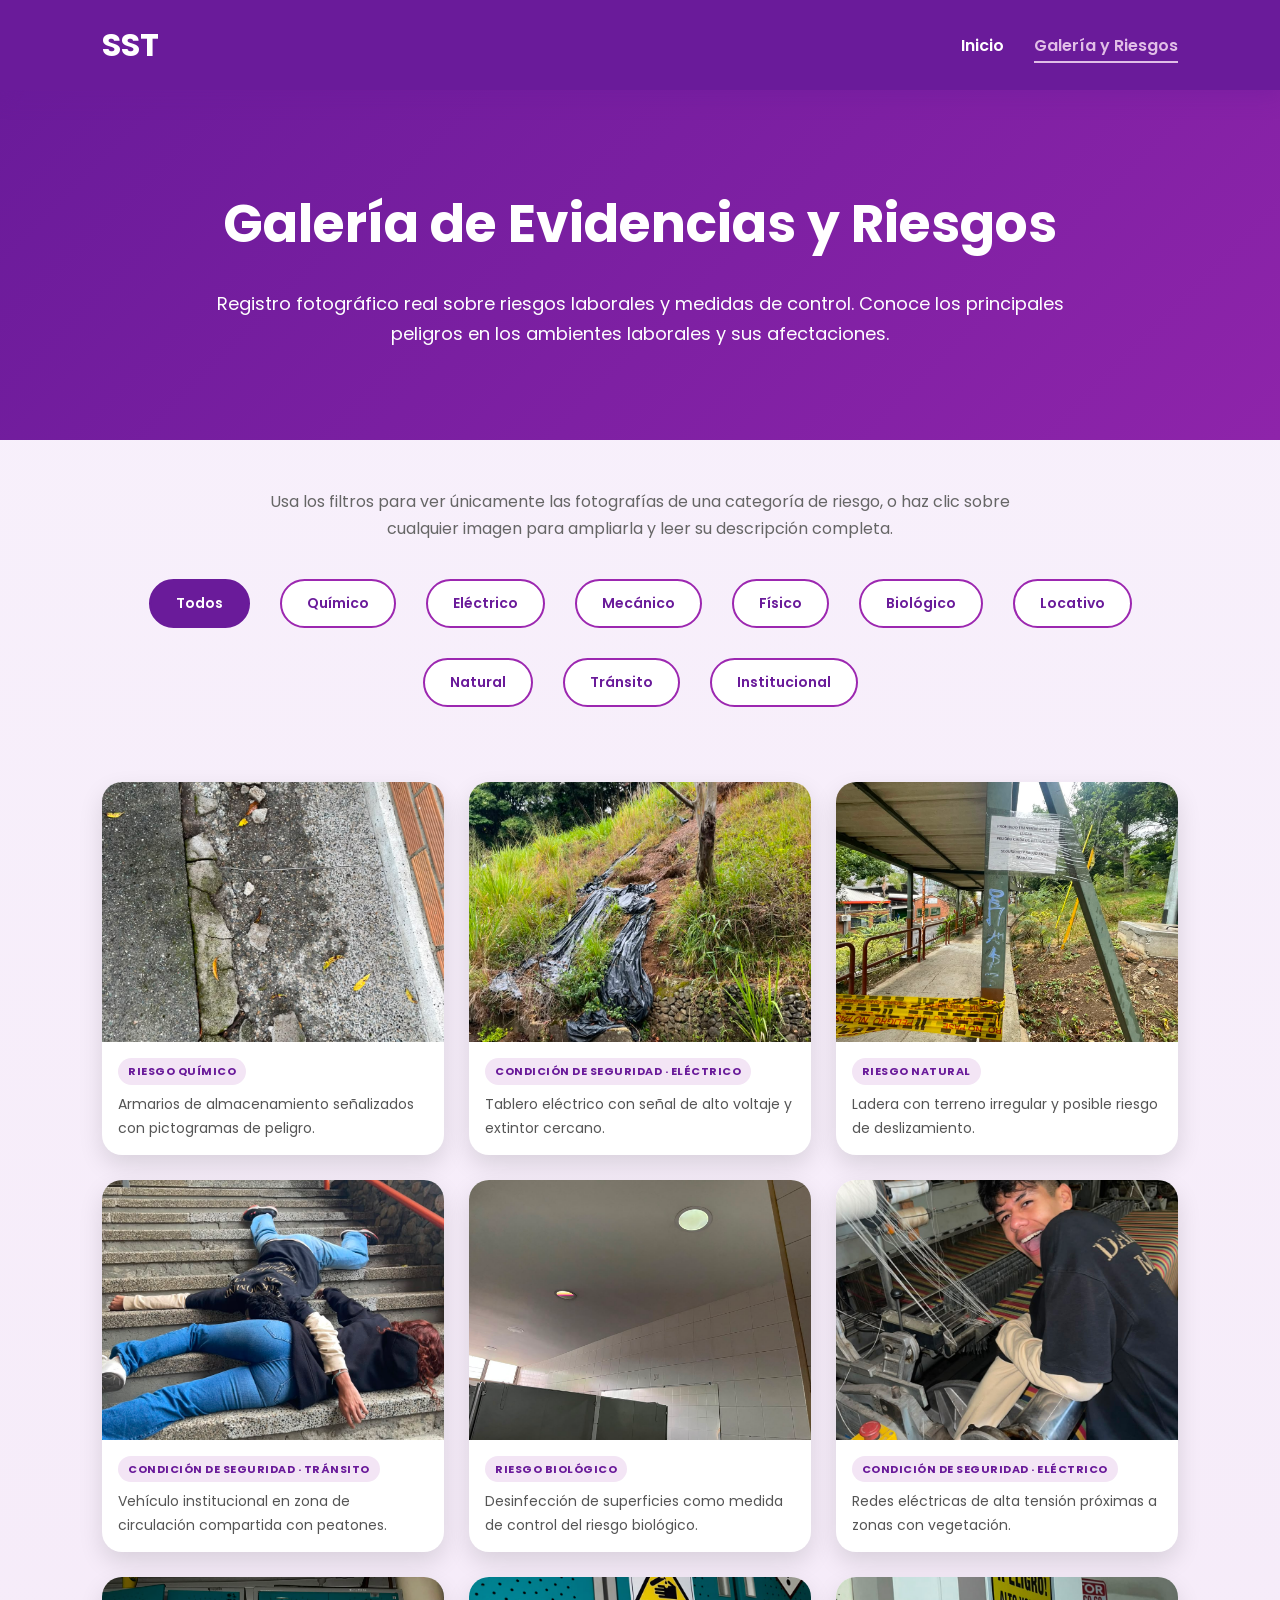
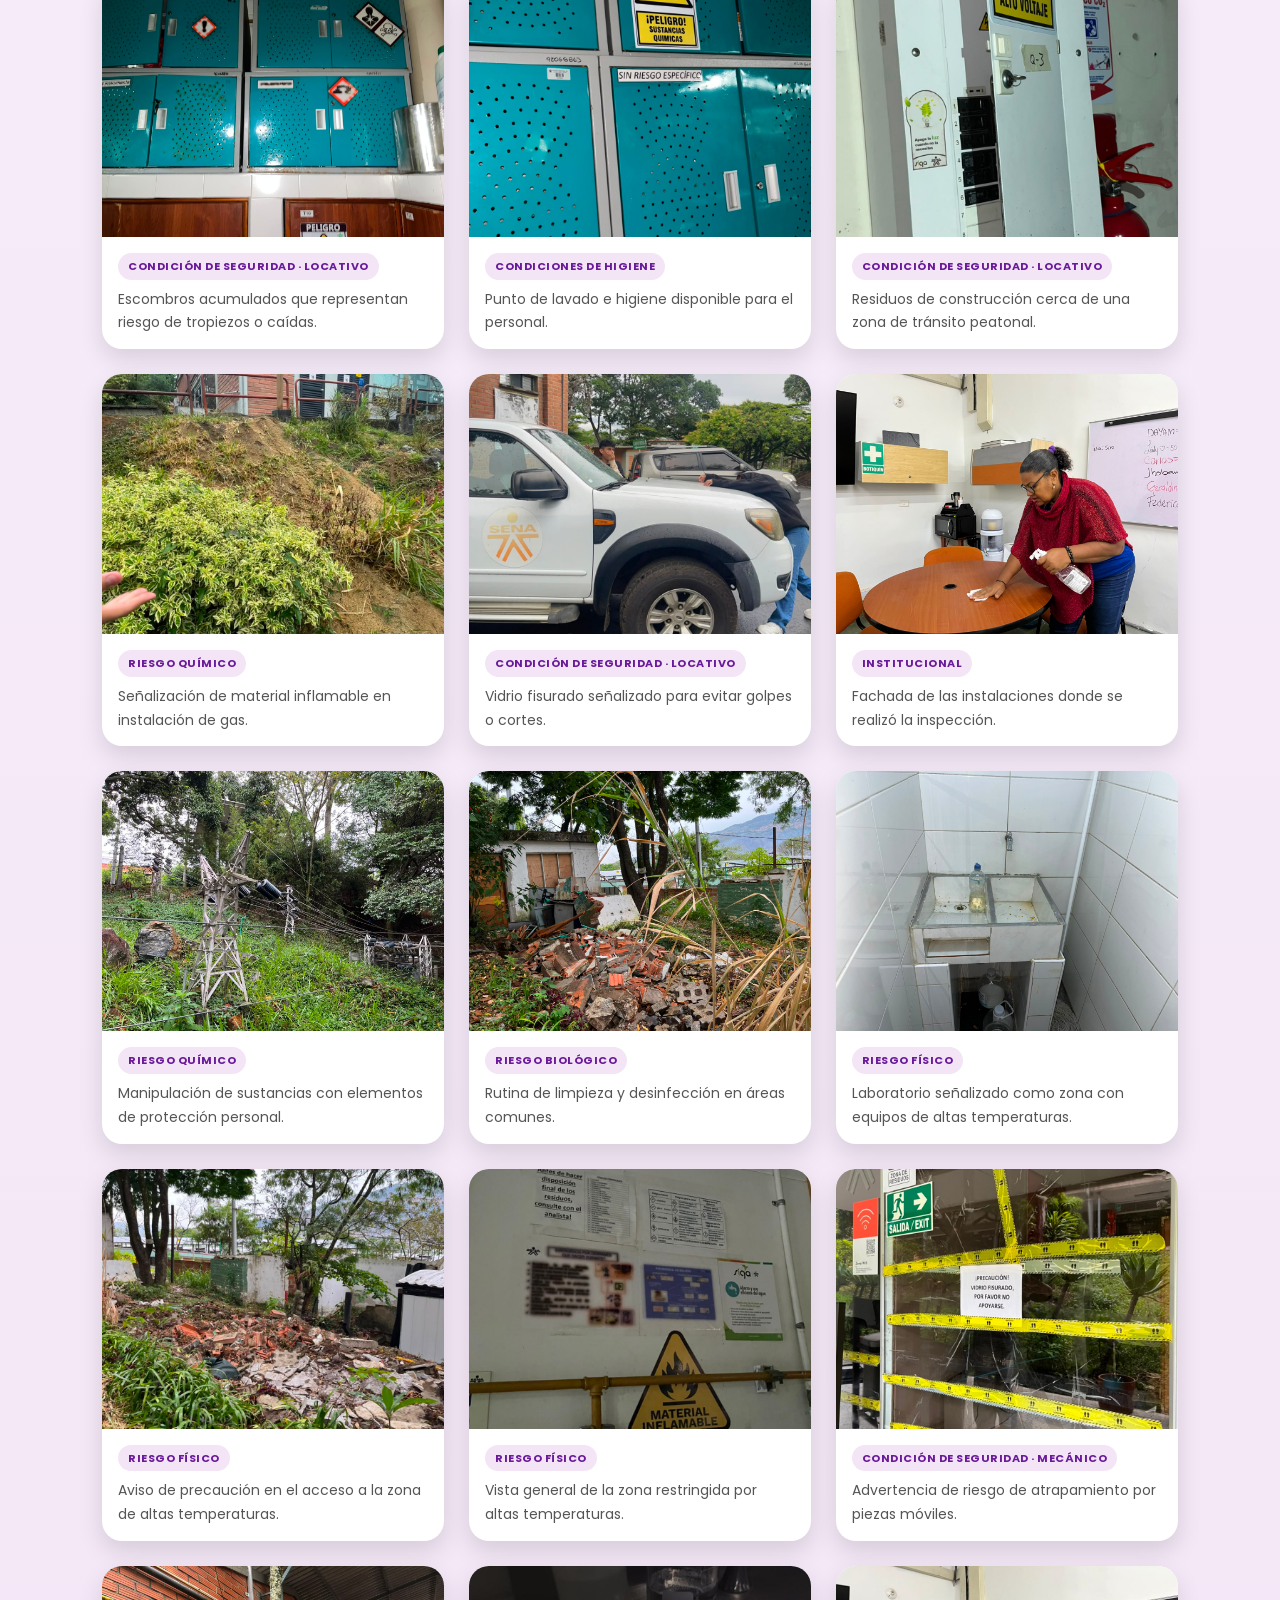
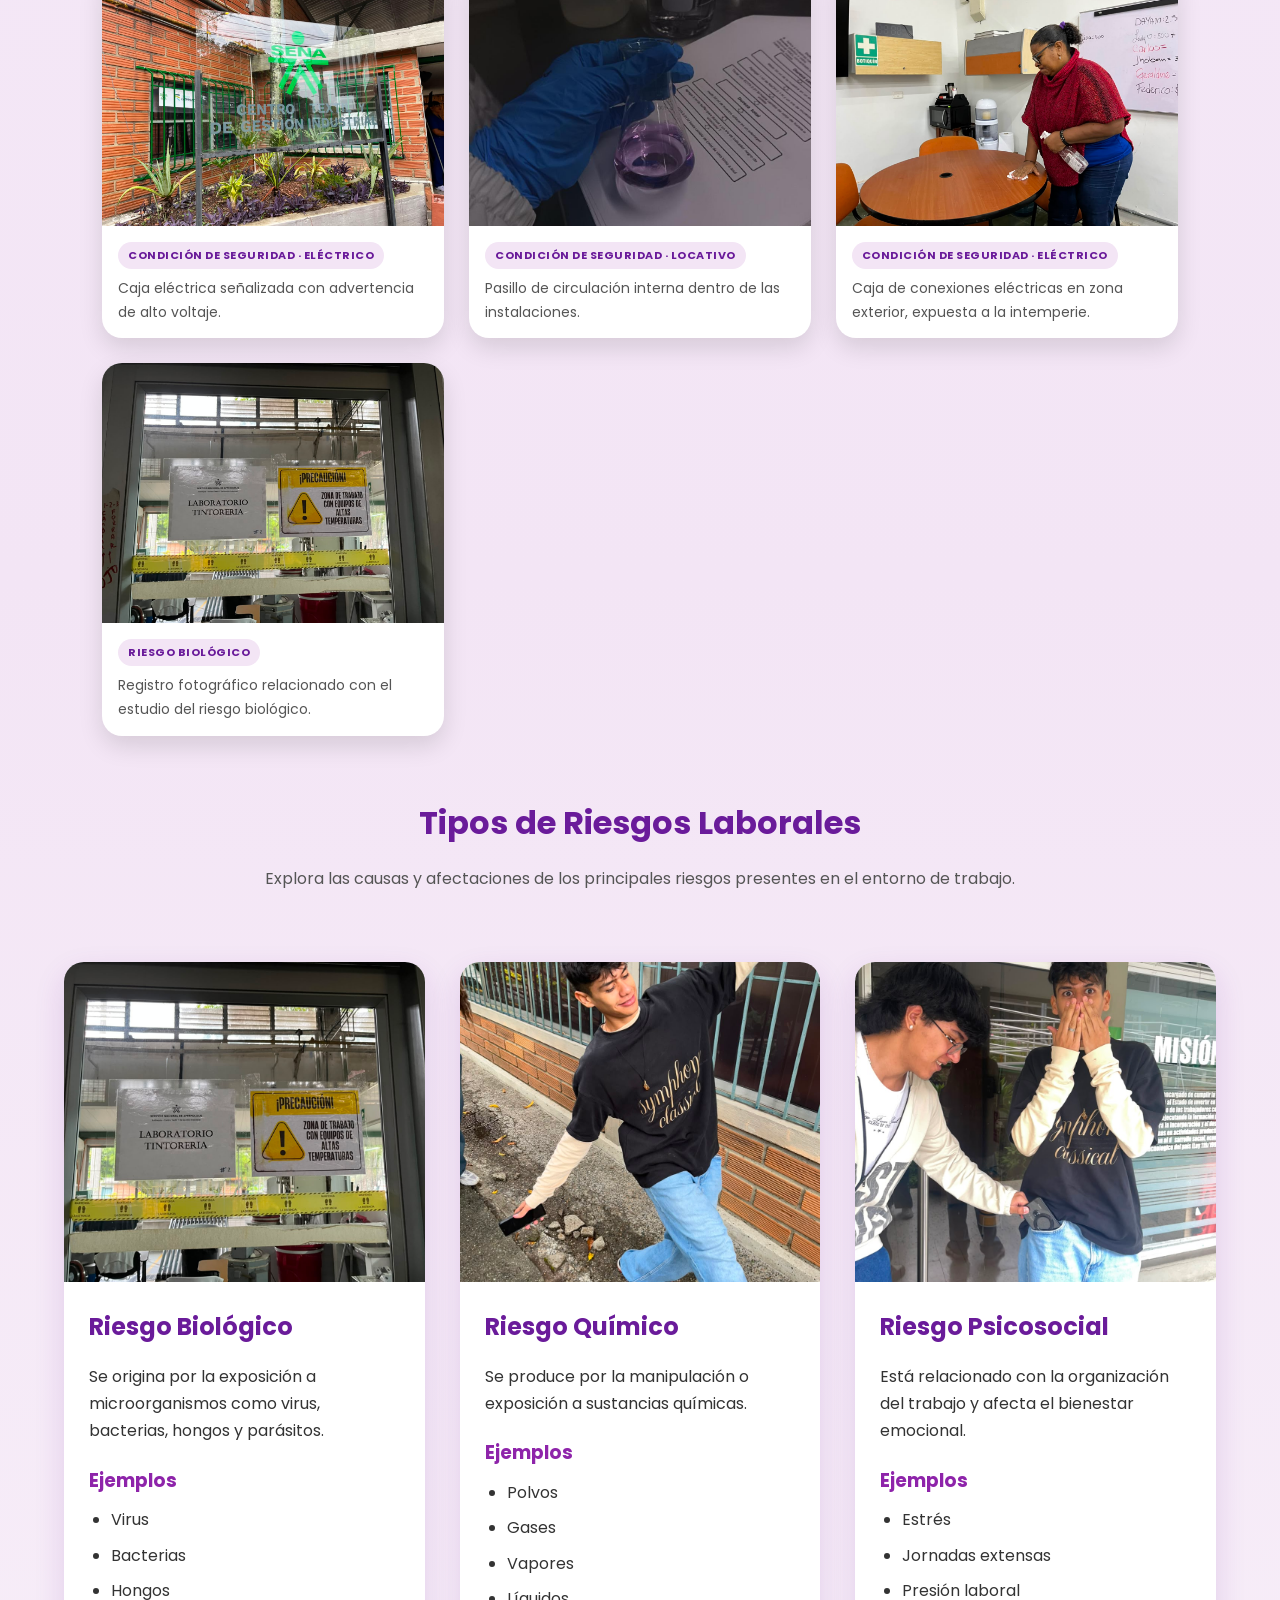
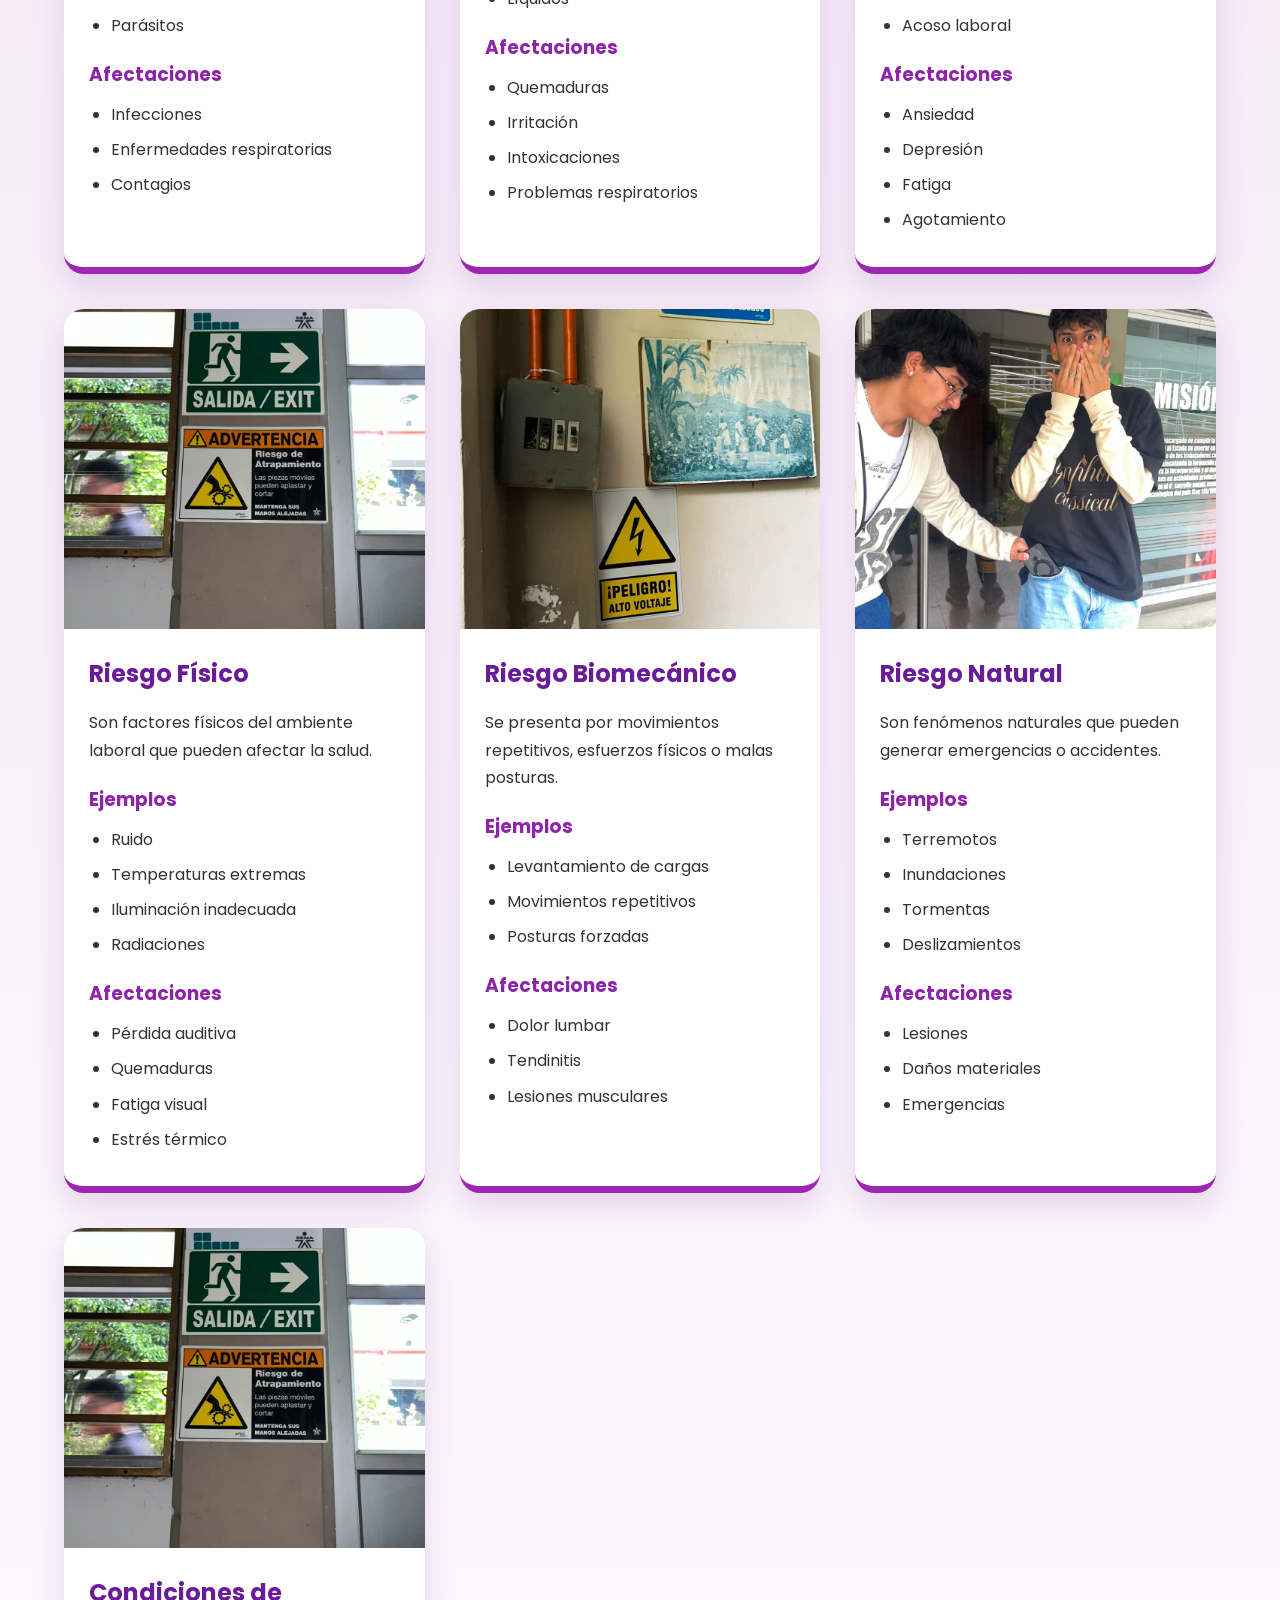
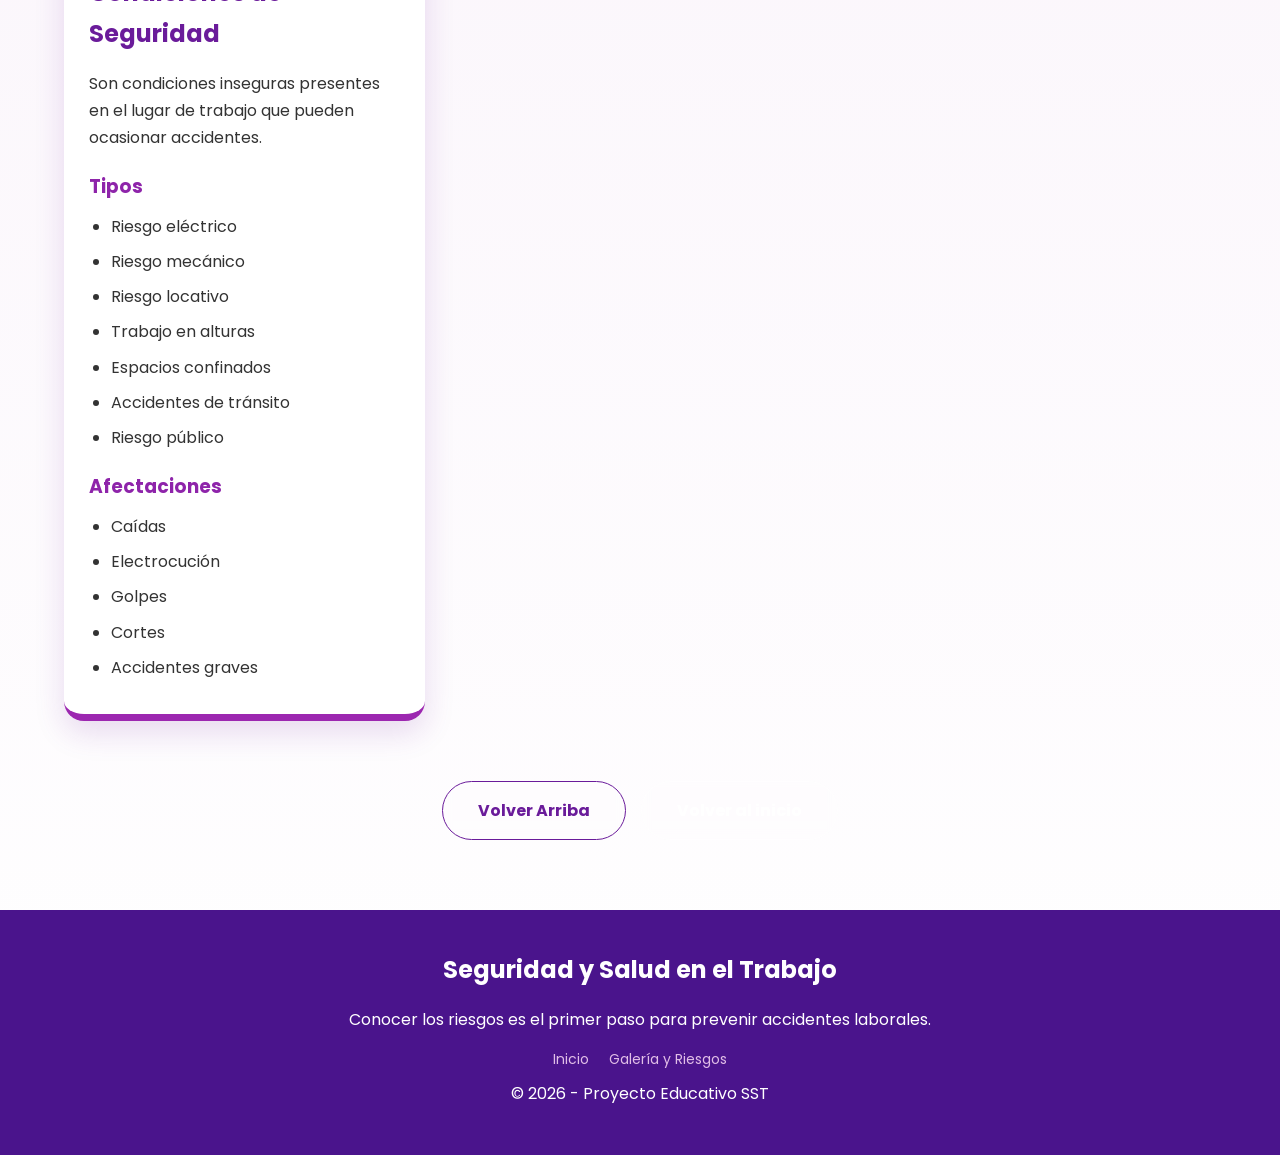
==== commit b08f5da1: "papoi" ====
--- a/riesgos.html
+++ b/riesgos.html
@@ -5,11 +5,10 @@
     <meta charset="UTF-8">
     <meta name="viewport" content="width=device-width, initial-scale=1.0">
     <meta name="description"
-        content="Guía visual de los riesgos y peligros laborales: biológico, químico, psicosocial, físico, biomecánico, natural y condiciones de seguridad.">
-    <title>Riesgos y Peligros Laborales | SST</title>
+        content="Guía visual y galería de evidencias de los riesgos y peligros laborales.">
+    <title>Galería y Riesgos Laborales | SST</title>
 
     <link rel="stylesheet" href="style.css">
-
     <link rel="preconnect" href="https://fonts.googleapis.com">
     <link href="https://fonts.googleapis.com/css2?family=Poppins:wght@300;400;600;700&display=swap" rel="stylesheet">
 </head>
@@ -23,29 +22,24 @@
         <nav>
             <ul>
                 <li><a href="index.html">Inicio</a></li>
-                <li><a href="riesgos.html" class="activo">Riesgos</a></li>
-                <li><a href="riesgos.html#galeria">Galería</a></li>
+                <li><a href="riesgos.html" class="activo">Galería y Riesgos</a></li>
             </ul>
         </nav>
     </header>
 
-    <!-- ===================== GALERÍA ===================== -->
-    <section id="galeria" class="titulo-pagina" style="margin-top: 4rem;">
-        <h2>Galería de Evidencias</h2>
+    <section class="titulo-pagina">
+        <h1>Galería de Evidencias y Riesgos</h1>
         <p>
-            Registro fotográfico real, tomado durante un recorrido de inspección en las instalaciones,
-            que muestra ejemplos concretos de riesgos laborales y de las medidas de señalización y control
-            que ya existen en el lugar.
+            Registro fotográfico real sobre riesgos laborales y medidas de control. 
+            Conoce los principales peligros en los ambientes laborales y sus afectaciones.
         </p>
     </section>
 
-    <p class="galeria-intro"
-        style="text-align: center; max-width: 800px; margin: 0 auto 2rem; padding: 0 1rem; color: #666;">
+    <p class="galeria-intro" style="text-align: center; max-width: 800px; margin: 3rem auto 2rem; padding: 0 1rem; color: #666;">
         Usa los filtros para ver únicamente las fotografías de una categoría de riesgo, o haz clic sobre
         cualquier imagen para ampliarla y leer su descripción completa.
     </p>
 
-    <!-- ===================== FILTROS ===================== -->
     <div class="filtros">
         <button class="filtro-btn activo" data-filtro="todos">Todos</button>
         <button class="filtro-btn" data-filtro="quimico">Químico</button>
@@ -60,11 +54,12 @@
     </div>
 
     <!-- ===================== GALERÍA ===================== -->
+
     <div class="imagenes">
 
         <figure data-categoria="quimico">
             <div class="foto-wrap">
-                <img src="assets/img/galeria/quimico-01-armarios.jpg" alt="Armarios de sustancias químicas"
+                <img src="WhatsApp Image 2026-07-30 at 7.36.15 AM.jpeg" alt="Armarios de sustancias químicas"
                     loading="lazy" data-lightbox
                     data-caption="Armarios de almacenamiento para sustancias químicas, debidamente señalizados con pictogramas de peligro.">
                 <div class="lupa">🔍</div>
@@ -77,7 +72,7 @@
 
         <figure data-categoria="electrico">
             <div class="foto-wrap">
-                <img src="assets/img/galeria/electrico-01-tablero.jpg" alt="Tablero eléctrico con señal de alto voltaje"
+                <img src="WhatsApp Image 2026-07-30 at 7.36.16 AM.jpeg" alt="Tablero eléctrico con señal de alto voltaje"
                     loading="lazy" data-lightbox
                     data-caption="Tablero eléctrico señalizado con aviso de alto voltaje, junto a un extintor de incendios.">
                 <div class="lupa">🔍</div>
@@ -90,7 +85,7 @@
 
         <figure data-categoria="natural">
             <div class="foto-wrap">
-                <img src="assets/img/galeria/natural-01-ladera.jpg" alt="Ladera con vegetación y terreno inestable"
+                <img src="WhatsApp Image 2026-07-30 at 7.36.17 AM.jpeg" alt="Ladera con vegetación y terreno inestable"
                     loading="lazy" data-lightbox
                     data-caption="Ladera con vegetación y terreno irregular, con posible riesgo de deslizamiento.">
                 <div class="lupa">🔍</div>
@@ -103,7 +98,7 @@
 
         <figure data-categoria="transito">
             <div class="foto-wrap">
-                <img src="assets/img/galeria/transito-01-vehiculo.jpg"
+                <img src="WhatsApp Image 2026-07-30 at 7.36.18 AM.jpeg"
                     alt="Vehículo institucional en zona de circulación" loading="lazy" data-lightbox
                     data-caption="Vehículo institucional maniobrando en una zona de circulación compartida con peatones.">
                 <div class="lupa">🔍</div>
@@ -116,7 +111,7 @@
 
         <figure data-categoria="biologico">
             <div class="foto-wrap">
-                <img src="assets/img/galeria/biologico-01-desinfeccion.jpg" alt="Desinfección de superficies"
+                <img src="WhatsApp Image 2026-07-30 at 7.36.20 AM.jpeg" alt="Desinfección de superficies"
                     loading="lazy" data-lightbox
                     data-caption="Labor de desinfección de una superficie de trabajo como medida de control del riesgo biológico.">
                 <div class="lupa">🔍</div>
@@ -129,7 +124,7 @@
 
         <figure data-categoria="electrico">
             <div class="foto-wrap">
-                <img src="assets/img/galeria/electrico-02-redes.jpg" alt="Redes eléctricas de alta tensión"
+                <img src="WhatsApp Image 2026-07-30 at 7.36.21 AM.jpeg" alt="Redes eléctricas de alta tensión"
                     loading="lazy" data-lightbox
                     data-caption="Redes eléctricas de alta tensión ubicadas cerca de zonas con vegetación.">
                 <div class="lupa">🔍</div>
@@ -142,7 +137,7 @@
 
         <figure data-categoria="locativo">
             <div class="foto-wrap">
-                <img src="assets/img/galeria/locativo-01-escombros.jpg" alt="Escombros acumulados" loading="lazy"
+                <img src="WhatsApp Image 2026-07-30 at 7.36.22 AM.jpeg" alt="Escombros acumulados" loading="lazy"
                     data-lightbox
                     data-caption="Escombros y materiales de construcción acumulados, un riesgo locativo por tropiezos o caídas.">
                 <div class="lupa">🔍</div>
@@ -155,7 +150,7 @@
 
         <figure data-categoria="locativo">
             <div class="foto-wrap">
-                <img src="assets/img/galeria/condiciones-01-lavamanos.jpg" alt="Punto de lavado e higiene"
+                <img src="WhatsApp Image 2026-07-30 at 7.36.23 AM.jpeg" alt="Punto de lavado e higiene"
                     loading="lazy" data-lightbox
                     data-caption="Punto de lavado e higiene disponible para el personal, medida básica de prevención.">
                 <div class="lupa">🔍</div>
@@ -168,7 +163,7 @@
 
         <figure data-categoria="locativo">
             <div class="foto-wrap">
-                <img src="assets/img/galeria/locativo-02-escombros.jpg"
+                <img src="WhatsApp Image 2026-07-30 at 7.36.24 AM.jpeg"
                     alt="Residuos de construcción cerca de zona peatonal" loading="lazy" data-lightbox
                     data-caption="Residuos de construcción ubicados cerca de una zona de tránsito peatonal.">
                 <div class="lupa">🔍</div>
@@ -181,7 +176,7 @@
 
         <figure data-categoria="quimico">
             <div class="foto-wrap">
-                <img src="assets/img/galeria/quimico-02-inflamable.jpg" alt="Señalización de material inflamable"
+                <img src="WhatsApp Image 2026-07-30 at 7.36.25 AM (1).jpeg" alt="Señalización de material inflamable"
                     loading="lazy" data-lightbox
                     data-caption="Señalización de material inflamable junto a una instalación de gas.">
                 <div class="lupa">🔍</div>
@@ -194,7 +189,7 @@
 
         <figure data-categoria="locativo">
             <div class="foto-wrap">
-                <img src="assets/img/galeria/locativo-03-vidrio.jpg" alt="Vidrio fisurado señalizado" loading="lazy"
+                <img src="WhatsApp Image 2026-07-30 at 7.36.25 AM.jpeg" alt="Vidrio fisurado señalizado" loading="lazy"
                     data-lightbox
                     data-caption="Vidrio fisurado señalizado con cinta de precaución para evitar golpes o cortes.">
                 <div class="lupa">🔍</div>
@@ -207,7 +202,7 @@
 
         <figure data-categoria="institucional">
             <div class="foto-wrap">
-                <img src="assets/img/galeria/institucional-01-fachada.jpg" alt="Fachada de las instalaciones"
+                <img src="WhatsApp Image 2026-07-30 at 7.36.26 AM.jpeg" alt="Fachada de las instalaciones"
                     loading="lazy" data-lightbox
                     data-caption="Fachada de las instalaciones donde se realizó el recorrido de inspección.">
                 <div class="lupa">🔍</div>
@@ -220,7 +215,7 @@
 
         <figure data-categoria="quimico">
             <div class="foto-wrap">
-                <img src="assets/img/galeria/quimico-03-laboratorio.jpg"
+                <img src="WhatsApp Image 2026-07-30 at 7.36.27 AM.jpeg"
                     alt="Manipulación de sustancias químicas en laboratorio" loading="lazy" data-lightbox
                     data-caption="Manipulación de una sustancia química en laboratorio, usando guantes y elementos de protección personal.">
                 <div class="lupa">🔍</div>
@@ -233,7 +228,7 @@
 
         <figure data-categoria="biologico">
             <div class="foto-wrap">
-                <img src="assets/img/galeria/biologico-02-desinfeccion.jpg" alt="Rutina de limpieza y desinfección"
+                <img src="WhatsApp Image 2026-07-30 at 7.36.28 AM.jpeg" alt="Rutina de limpieza y desinfección"
                     loading="lazy" data-lightbox
                     data-caption="Rutina de limpieza y desinfección de superficies en un área común.">
                 <div class="lupa">🔍</div>
@@ -246,7 +241,7 @@
 
         <figure data-categoria="fisico">
             <div class="foto-wrap">
-                <img src="assets/img/galeria/fisico-01-altas-temperaturas.jpg"
+                <img src="WhatsApp Image 2026-07-30 at 7.36.29 AM (1).jpeg"
                     alt="Laboratorio zona de altas temperaturas" loading="lazy" data-lightbox
                     data-caption="Laboratorio señalizado como zona de tránsito con equipos de altas temperaturas.">
                 <div class="lupa">🔍</div>
@@ -259,7 +254,7 @@
 
         <figure data-categoria="fisico">
             <div class="foto-wrap">
-                <img src="assets/img/galeria/fisico-02-altas-temperaturas.jpg" alt="Aviso de precaución en laboratorio"
+                <img src="WhatsApp Image 2026-07-30 at 7.36.29 AM (2).jpeg" alt="Aviso de precaución en laboratorio"
                     loading="lazy" data-lightbox
                     data-caption="Aviso de precaución en el acceso a un laboratorio con equipos de altas temperaturas.">
                 <div class="lupa">🔍</div>
@@ -272,7 +267,7 @@
 
         <figure data-categoria="fisico">
             <div class="foto-wrap">
-                <img src="assets/img/galeria/fisico-03-altas-temperaturas.jpg"
+                <img src="WhatsApp Image 2026-07-30 at 7.36.29 AM (3).jpeg"
                     alt="Zona restringida por altas temperaturas" loading="lazy" data-lightbox
                     data-caption="Vista general de la zona restringida por manejo de equipos de altas temperaturas.">
                 <div class="lupa">🔍</div>
@@ -285,7 +280,7 @@
 
         <figure data-categoria="mecanico">
             <div class="foto-wrap">
-                <img src="assets/img/galeria/mecanico-01-atrapamiento.jpg" alt="Advertencia de riesgo de atrapamiento"
+                <img src="WhatsApp Image 2026-07-30 at 7.36.29 AM (4).jpeg" alt="Advertencia de riesgo de atrapamiento"
                     loading="lazy" data-lightbox
                     data-caption="Aviso de advertencia por riesgo de atrapamiento en piezas móviles, junto a la señal de salida de emergencia.">
                 <div class="lupa">🔍</div>
@@ -298,7 +293,7 @@
 
         <figure data-categoria="electrico">
             <div class="foto-wrap">
-                <img src="assets/img/galeria/electrico-03-tablero.jpg" alt="Caja eléctrica señalizada" loading="lazy"
+                <img src="WhatsApp Image 2026-07-30 at 7.36.29 AM.jpeg" alt="Caja eléctrica señalizada" loading="lazy"
                     data-lightbox
                     data-caption="Caja eléctrica señalizada con advertencia de alto voltaje, junto a un aviso de espacio libre de humo.">
                 <div class="lupa">🔍</div>
@@ -311,7 +306,7 @@
 
         <figure data-categoria="locativo">
             <div class="foto-wrap">
-                <img src="assets/img/galeria/locativo-04-pasillo.jpg" alt="Pasillo de circulación interna"
+                <img src="WhatsApp Image 2026-07-30 at 7.36.30 AM (1).jpeg" alt="Pasillo de circulación interna"
                     loading="lazy" data-lightbox
                     data-caption="Pasillo de circulación interna dentro de las instalaciones.">
                 <div class="lupa">🔍</div>
@@ -324,7 +319,7 @@
 
         <figure data-categoria="electrico">
             <div class="foto-wrap">
-                <img src="assets/img/galeria/electrico-05-caja.jpg" alt="Caja de conexiones eléctricas exterior"
+                <img src="WhatsApp Image 2026-07-30 at 7.36.30 AM (2).jpeg" alt="Caja de conexiones eléctricas exterior"
                     loading="lazy" data-lightbox
                     data-caption="Caja de conexiones eléctricas ubicada en una zona exterior, expuesta a la intemperie.">
                 <div class="lupa">🔍</div>
@@ -337,7 +332,7 @@
 
         <figure data-categoria="biologico">
             <div class="foto-wrap">
-                <img src="assets/img/galeria/biologico-03-microorganismos.jpg" alt="Registro de microorganismos"
+                <img src="WhatsApp Image 2026-07-30 at 7.36.30 AM (3).jpeg" alt="Registro de microorganismos"
                     loading="lazy" data-lightbox
                     data-caption="Registro fotográfico de estructuras filamentosas, relacionado con el estudio del riesgo biológico.">
                 <div class="lupa">🔍</div>
@@ -350,11 +345,12 @@
 
     </div>
 
-    <section class="titulo-pagina">
-        <h1>Riesgos y Peligros Laborales</h1>
-        <p>
-            Conoce los principales riesgos presentes en los ambientes laborales, sus causas y las posibles
-            afectaciones para la salud. Haz clic en cualquier imagen para verla en tamaño completo.
+
+
+    <section style="padding: 60px 8% 10px;">
+        <h2 style="text-align: center; color: var(--morado-principal); font-size: 32px; margin-bottom: 15px;">Tipos de Riesgos Laborales</h2>
+        <p style="text-align: center; max-width: 800px; margin: 0 auto; color: #555;">
+            Explora las causas y afectaciones de los principales riesgos presentes en el entorno de trabajo.
         </p>
     </section>
 
@@ -363,7 +359,7 @@
         <!-- Riesgo Biológico -->
         <div class="card" id="biologico">
             <div class="imagen-wrap">
-                <img src="assets/img/riesgos/riesgo-biologico.jpg" alt="Riesgo Biológico" loading="lazy" data-lightbox
+                <img src="WhatsApp Image 2026-07-30 at 7.36.30 AM (4).jpeg" alt="Riesgo Biológico" loading="lazy" data-lightbox
                     data-caption="Riesgo Biológico: exposición a microorganismos.">
                 <div class="lupa">🔍 Ver imagen completa</div>
             </div>
@@ -389,7 +385,7 @@
         <!-- Riesgo Químico -->
         <div class="card" id="quimico">
             <div class="imagen-wrap">
-                <img src="assets/img/riesgos/riesgo-quimico.jpg" alt="Riesgo Químico" loading="lazy" data-lightbox
+                <img src="WhatsApp Image 2026-07-30 at 7.36.30 AM.jpeg" alt="Riesgo Químico" loading="lazy" data-lightbox
                     data-caption="Riesgo Químico: manipulación o exposición a sustancias químicas.">
                 <div class="lupa">🔍 Ver imagen completa</div>
             </div>
@@ -416,7 +412,7 @@
         <!-- Riesgo Psicosocial -->
         <div class="card" id="psicosocial">
             <div class="imagen-wrap">
-                <img src="assets/img/riesgos/riesgo-psicosocial.jpg" alt="Riesgo Psicosocial" loading="lazy"
+                <img src="WhatsApp Image 2026-07-30 at 7.36.31 AM (1).jpeg" alt="Riesgo Psicosocial" loading="lazy"
                     data-lightbox data-caption="Riesgo Psicosocial: organización del trabajo y bienestar emocional.">
                 <div class="lupa">🔍 Ver imagen completa</div>
             </div>
@@ -443,7 +439,7 @@
         <!-- Riesgo Físico -->
         <div class="card" id="fisico">
             <div class="imagen-wrap">
-                <img src="assets/img/riesgos/riesgo-fisico.jpg" alt="Riesgo Físico" loading="lazy" data-lightbox
+                <img src="WhatsApp Image 2026-07-30 at 7.36.31 AM (2).jpeg" alt="Riesgo Físico" loading="lazy" data-lightbox
                     data-caption="Riesgo Físico: factores físicos del ambiente laboral.">
                 <div class="lupa">🔍 Ver imagen completa</div>
             </div>
@@ -470,7 +466,7 @@
         <!-- Riesgo Biomecánico -->
         <div class="card" id="biomecanico">
             <div class="imagen-wrap">
-                <img src="assets/img/riesgos/riesgo-biomecanico.jpg" alt="Riesgo Biomecánico" loading="lazy"
+                <img src="WhatsApp Image 2026-07-30 at 7.36.31 AM (3).jpeg" alt="Riesgo Biomecánico" loading="lazy"
                     data-lightbox data-caption="Riesgo Biomecánico: movimientos repetitivos y malas posturas.">
                 <div class="lupa">🔍 Ver imagen completa</div>
             </div>
@@ -495,7 +491,7 @@
         <!-- Riesgo Natural -->
         <div class="card" id="natural">
             <div class="imagen-wrap">
-                <img src="assets/img/riesgos/riesgo-natural.jpg" alt="Riesgo Natural" loading="lazy" data-lightbox
+                <img src="WhatsApp Image 2026-07-30 at 7.36.31 AM (4).jpeg" alt="Riesgo Natural" loading="lazy" data-lightbox
                     data-caption="Riesgo Natural: fenómenos naturales que generan emergencias.">
                 <div class="lupa">🔍 Ver imagen completa</div>
             </div>
@@ -521,7 +517,7 @@
         <!-- Condiciones de Seguridad -->
         <div class="card" id="condiciones-seguridad">
             <div class="imagen-wrap">
-                <img src="assets/img/riesgos/condiciones-seguridad.jpg" alt="Condiciones de Seguridad" loading="lazy"
+                <img src="WhatsApp Image 2026-07-30 at 7.36.31 AM (5).jpeg" alt="Condiciones de Seguridad" loading="lazy"
                     data-lightbox
                     data-caption="Condiciones de Seguridad: condiciones inseguras en el lugar de trabajo.">
                 <div class="lupa">🔍 Ver imagen completa</div>
@@ -553,8 +549,10 @@
     </main>
 
 
+
+
     <div class="volver">
-        <a href="#galeria" class="btn btn-secundario">Subir a Galería</a>
+        <a href="#" class="btn btn-secundario" onclick="window.scrollTo(0,0); return false;">Volver Arriba</a>
         <a href="index.html" class="btn">Volver al inicio</a>
     </div>
 
@@ -563,13 +561,12 @@
         <p>Conocer los riesgos es el primer paso para prevenir accidentes laborales.</p>
         <div class="footer-links">
             <a href="index.html">Inicio</a>
-            <a href="riesgos.html">Riesgos</a>
-            <a href="riesgos.html#galeria">Galería</a>
+            <a href="riesgos.html">Galería y Riesgos</a>
         </div>
         <p>© 2026 - Proyecto Educativo SST</p>
     </footer>
 
-    <!-- ===================== LIGHTBOX (visor de imagen ampliada) ===================== -->
+    <!-- LIGHTBOX -->
     <div class="lightbox" id="lightbox">
         <button class="lightbox-cerrar" aria-label="Cerrar">&times;</button>
         <div class="lightbox-contenido">
@@ -578,8 +575,7 @@
         </div>
     </div>
 
-    <script src="assets/js/main.js"></script>
+    <script src="main.js"></script>
 
 </body>
-
 </html>
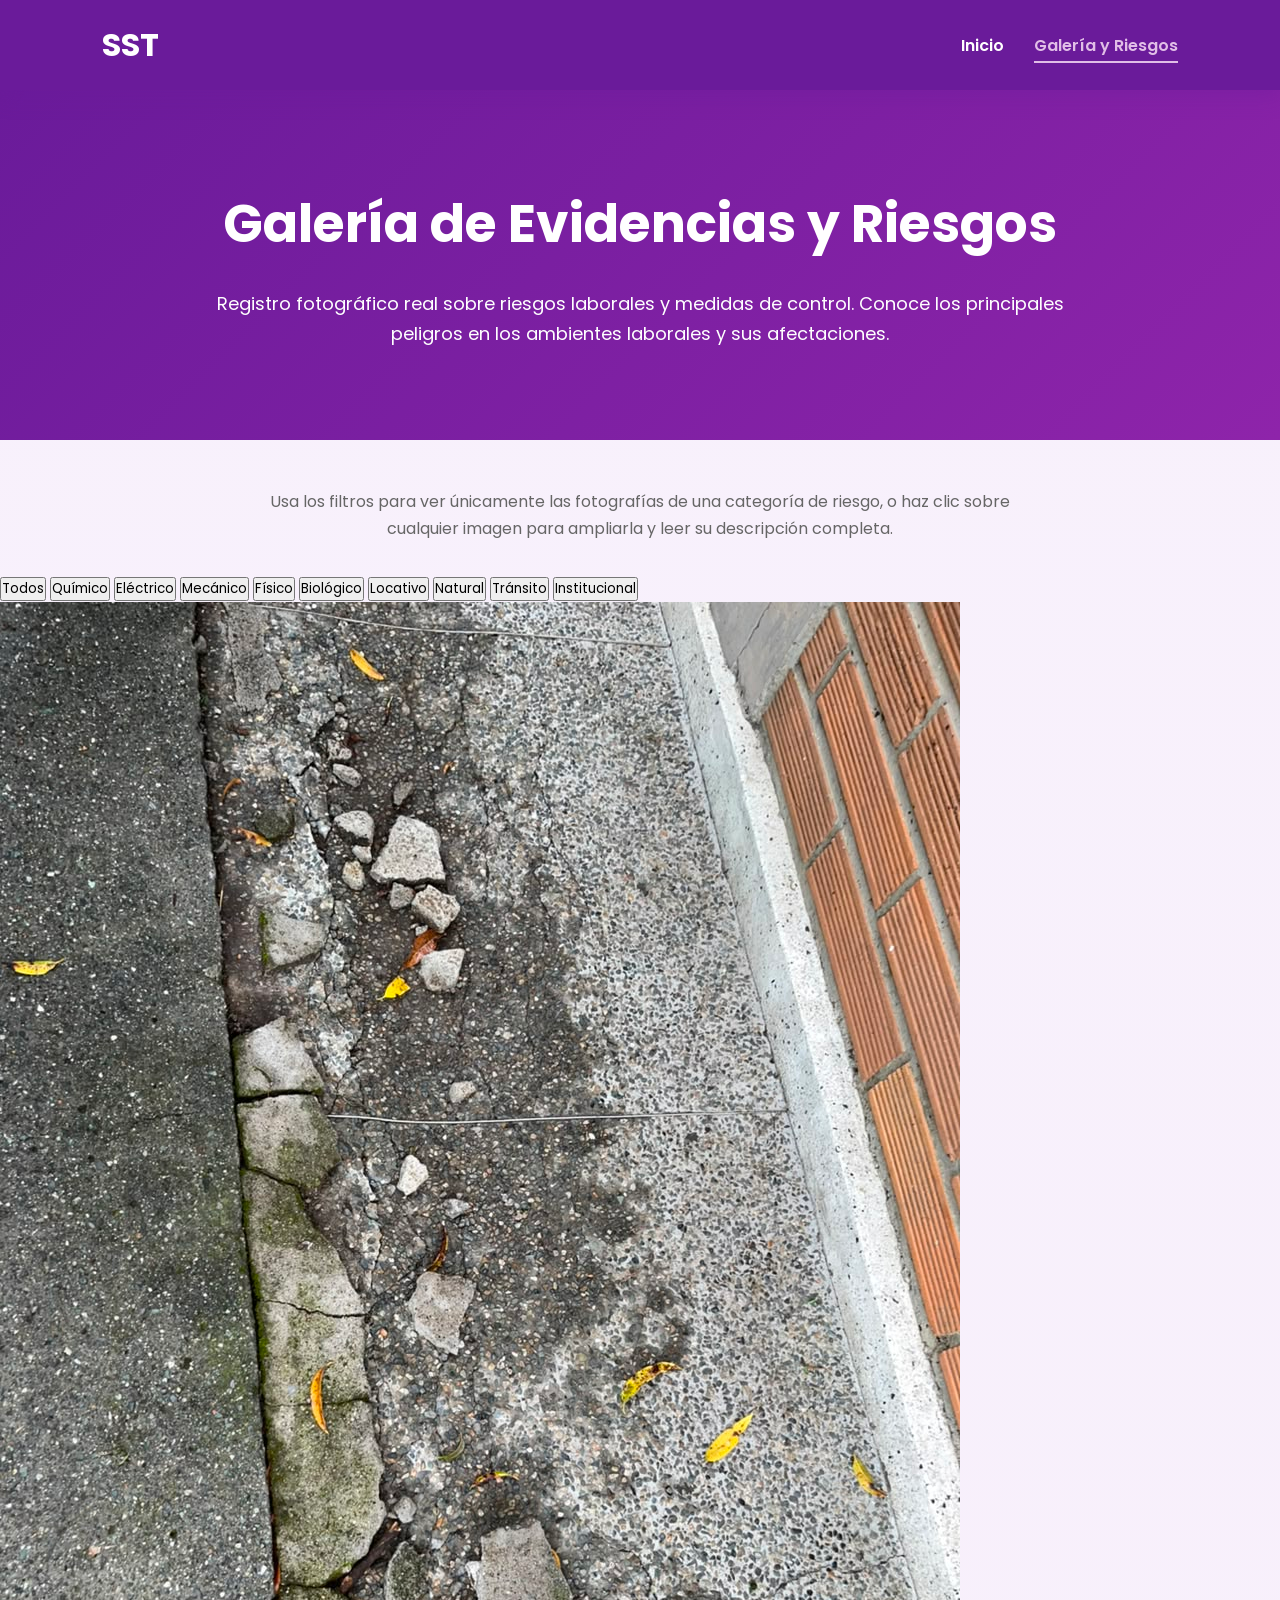
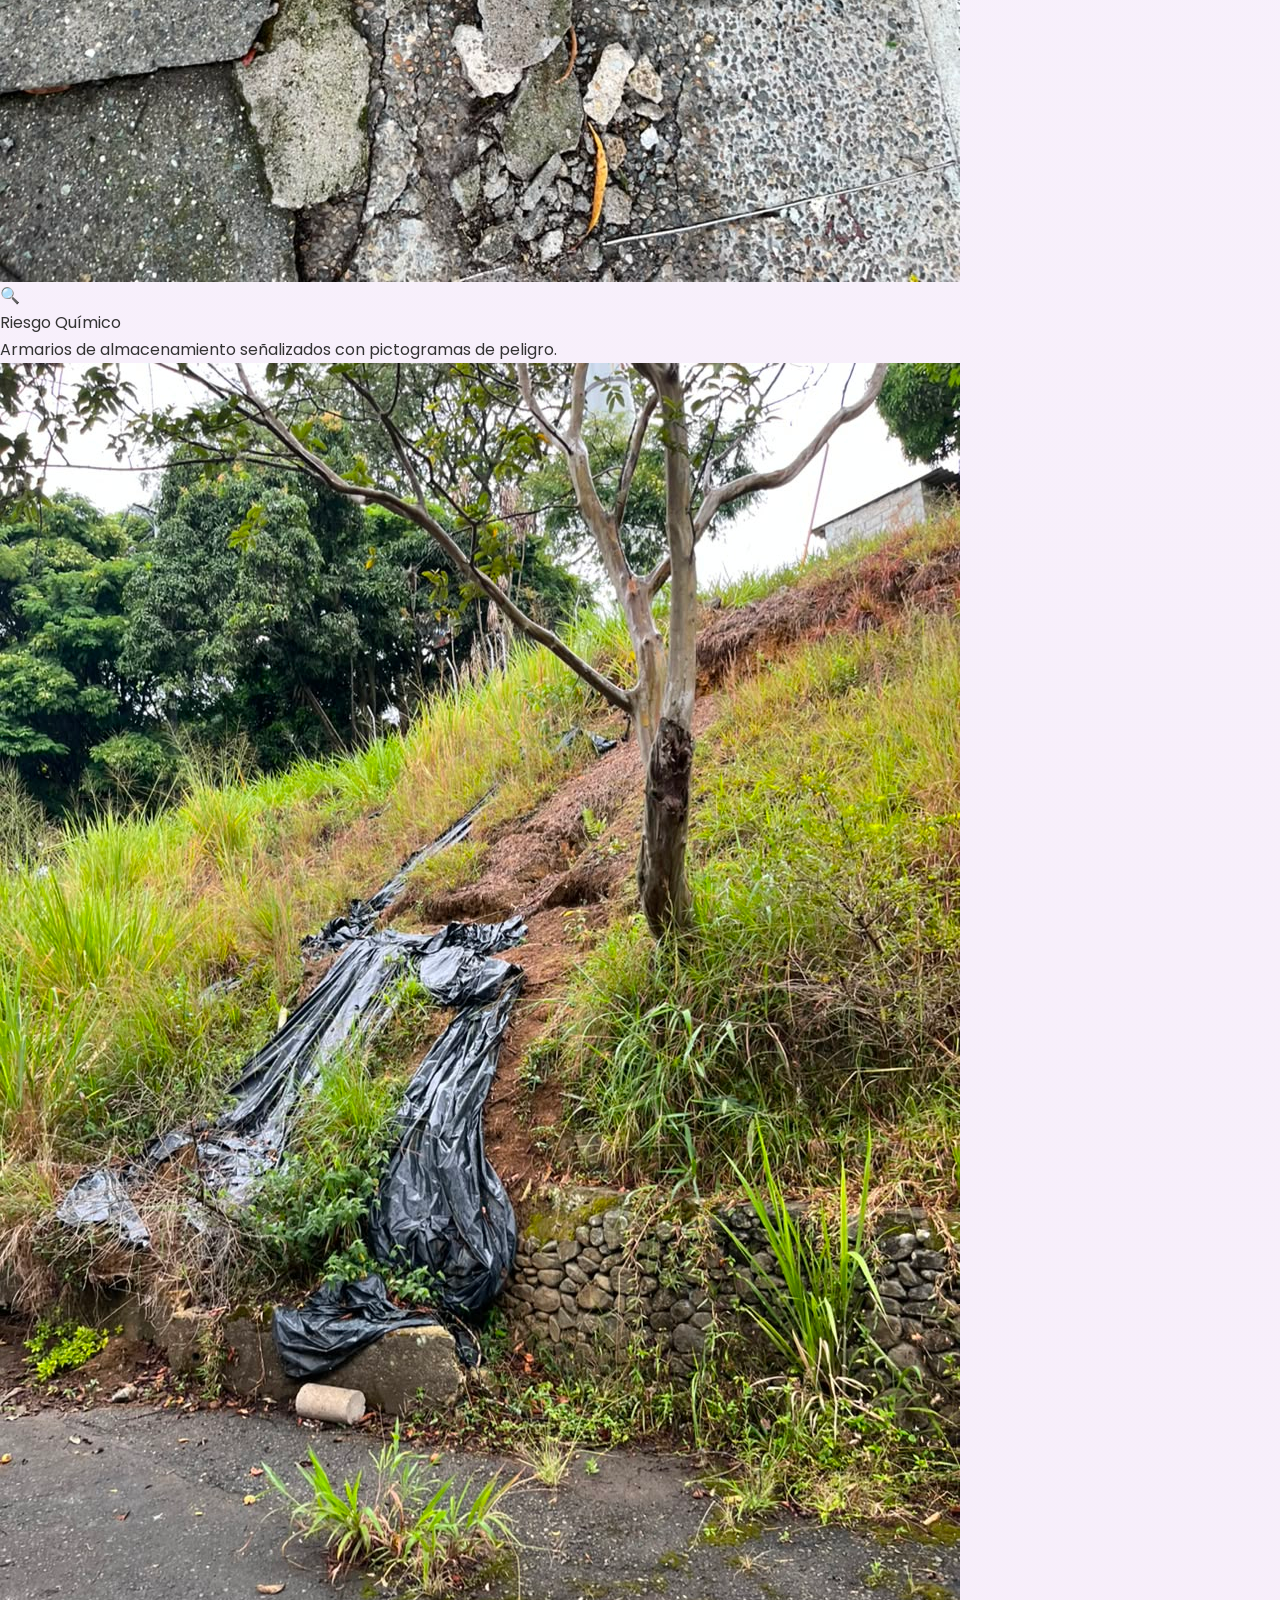
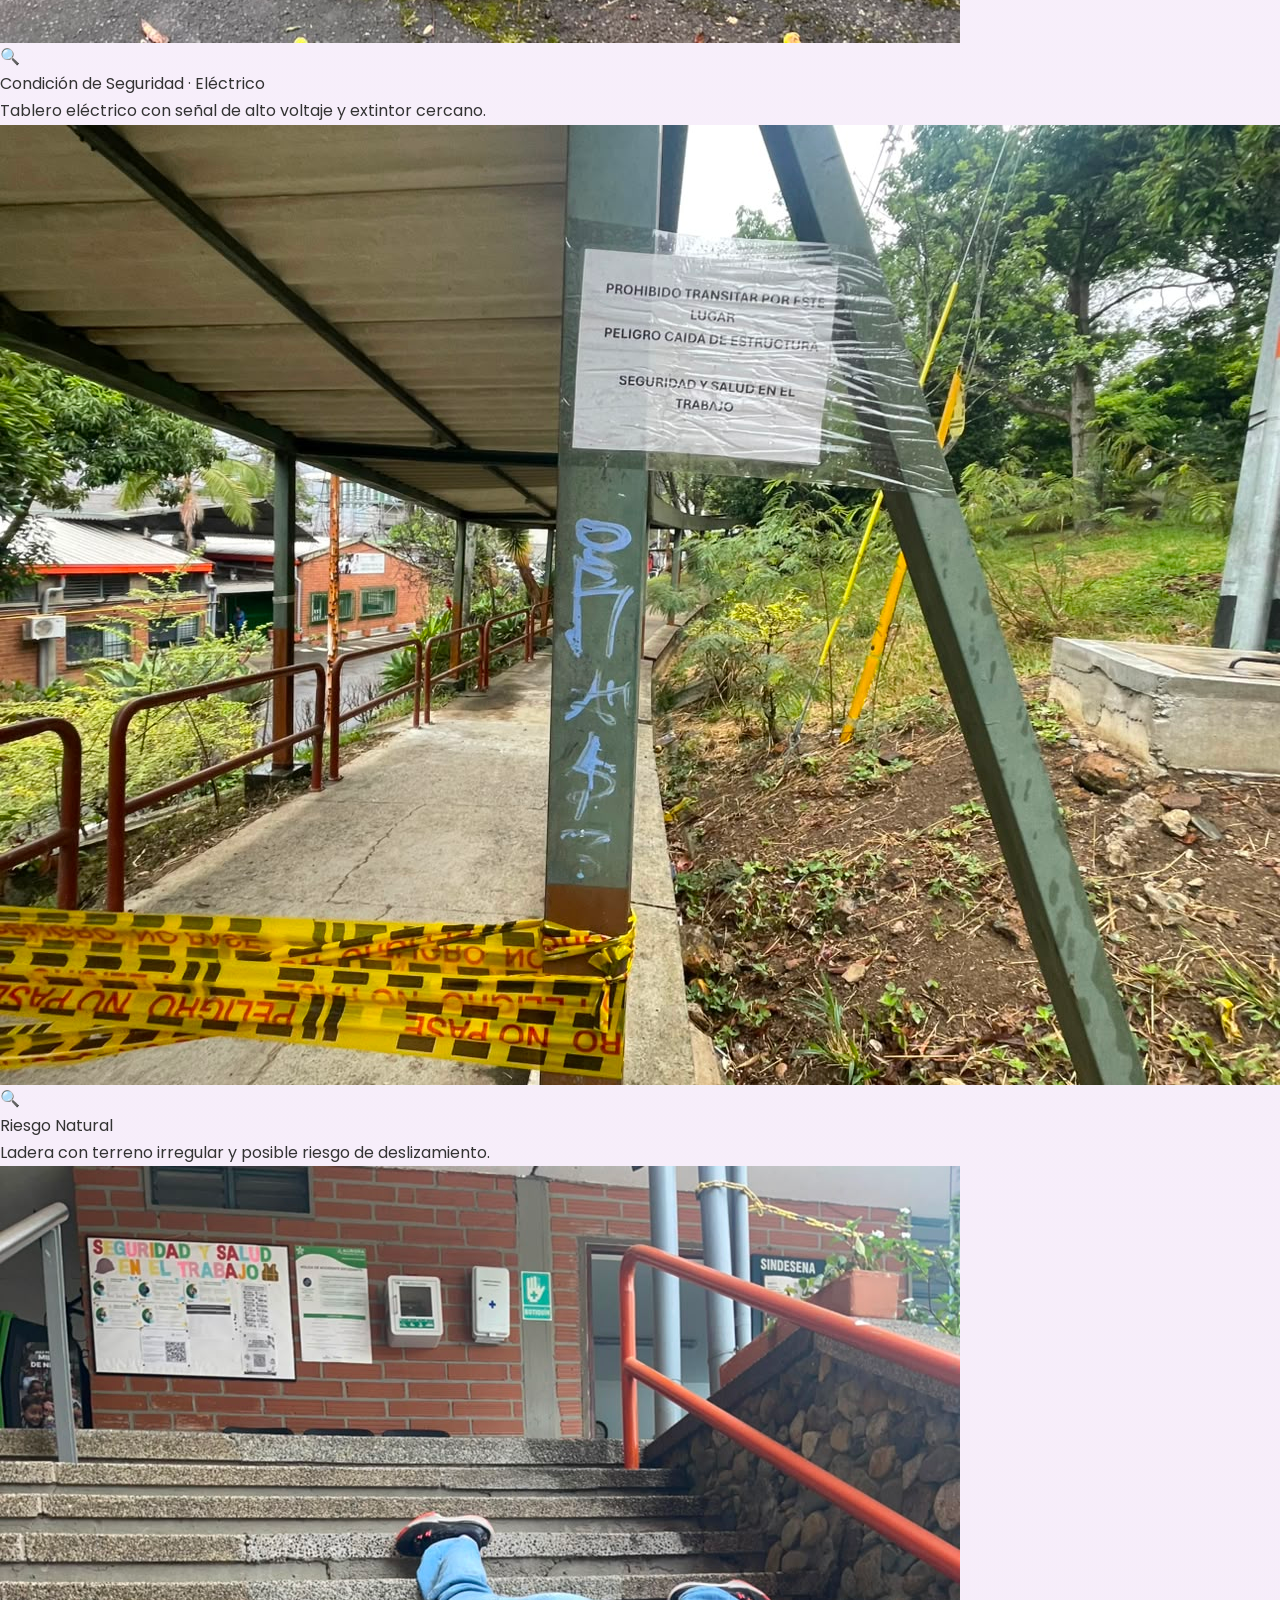
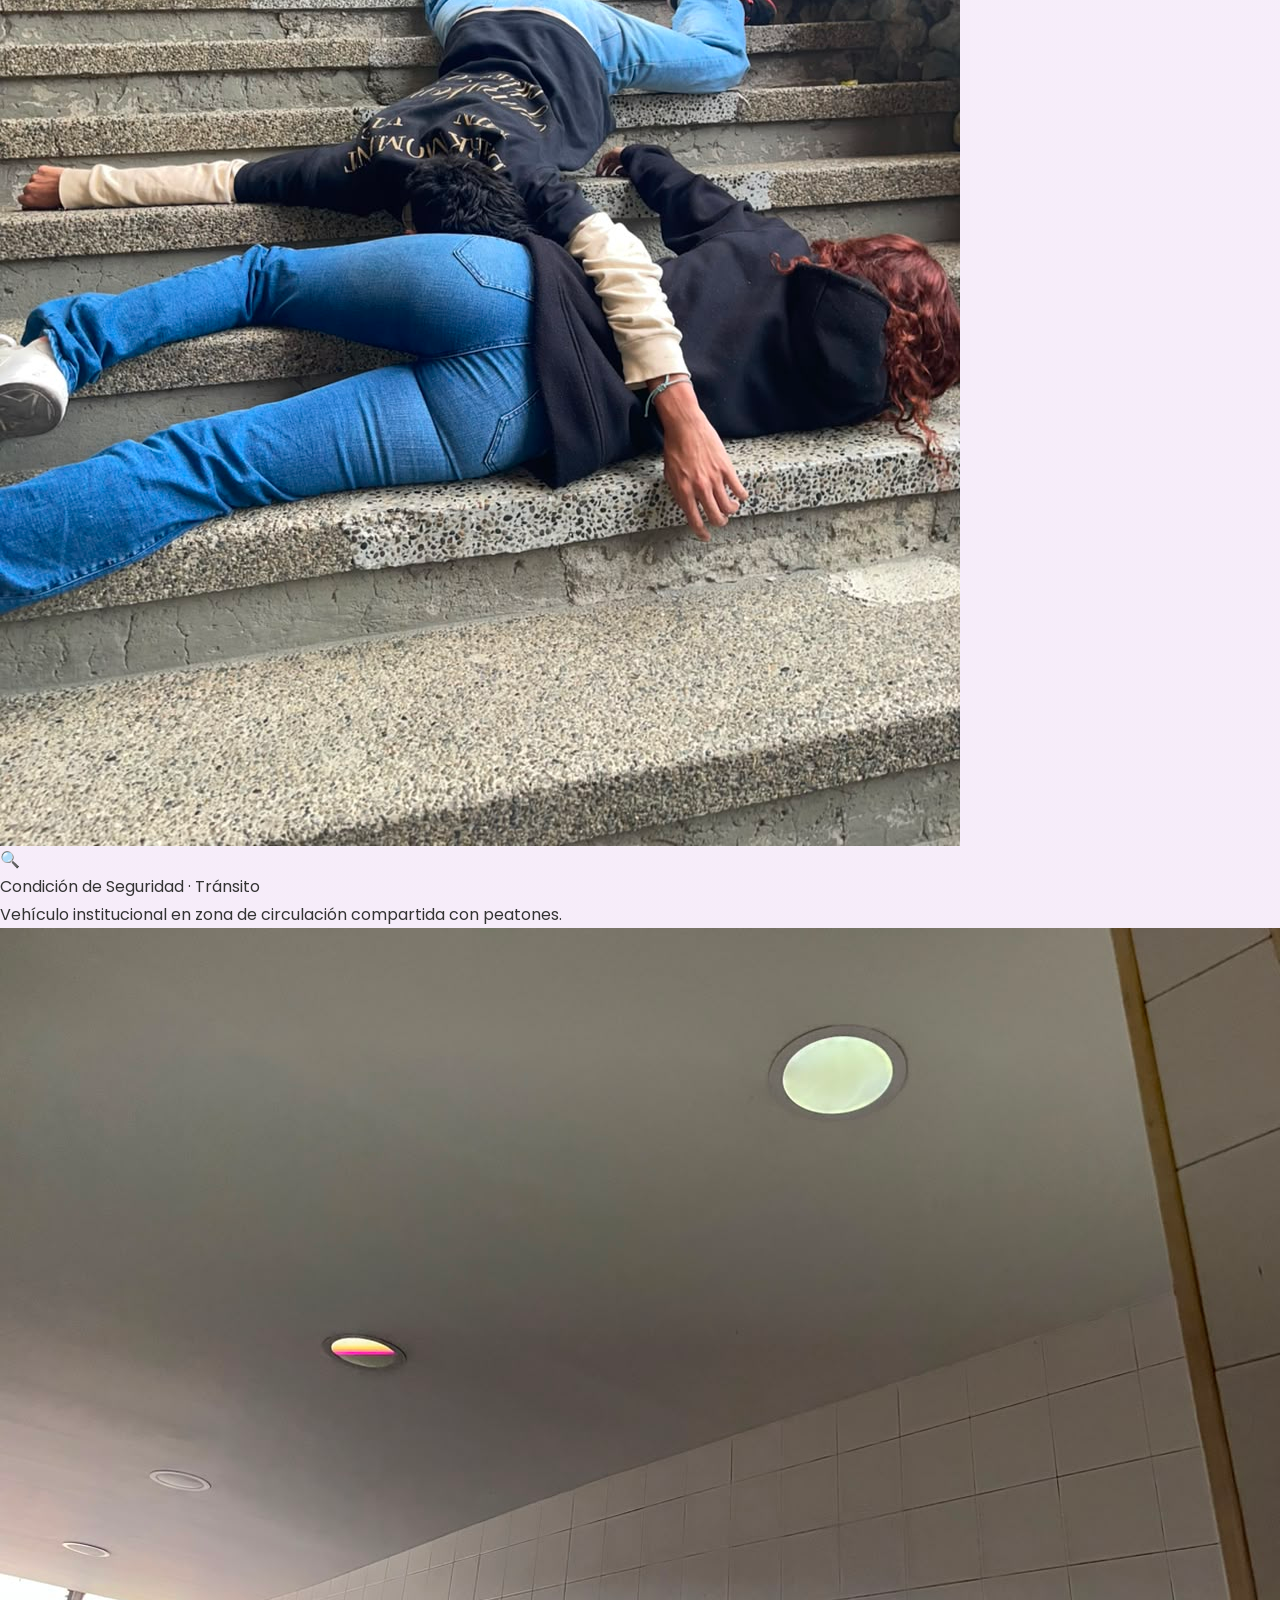
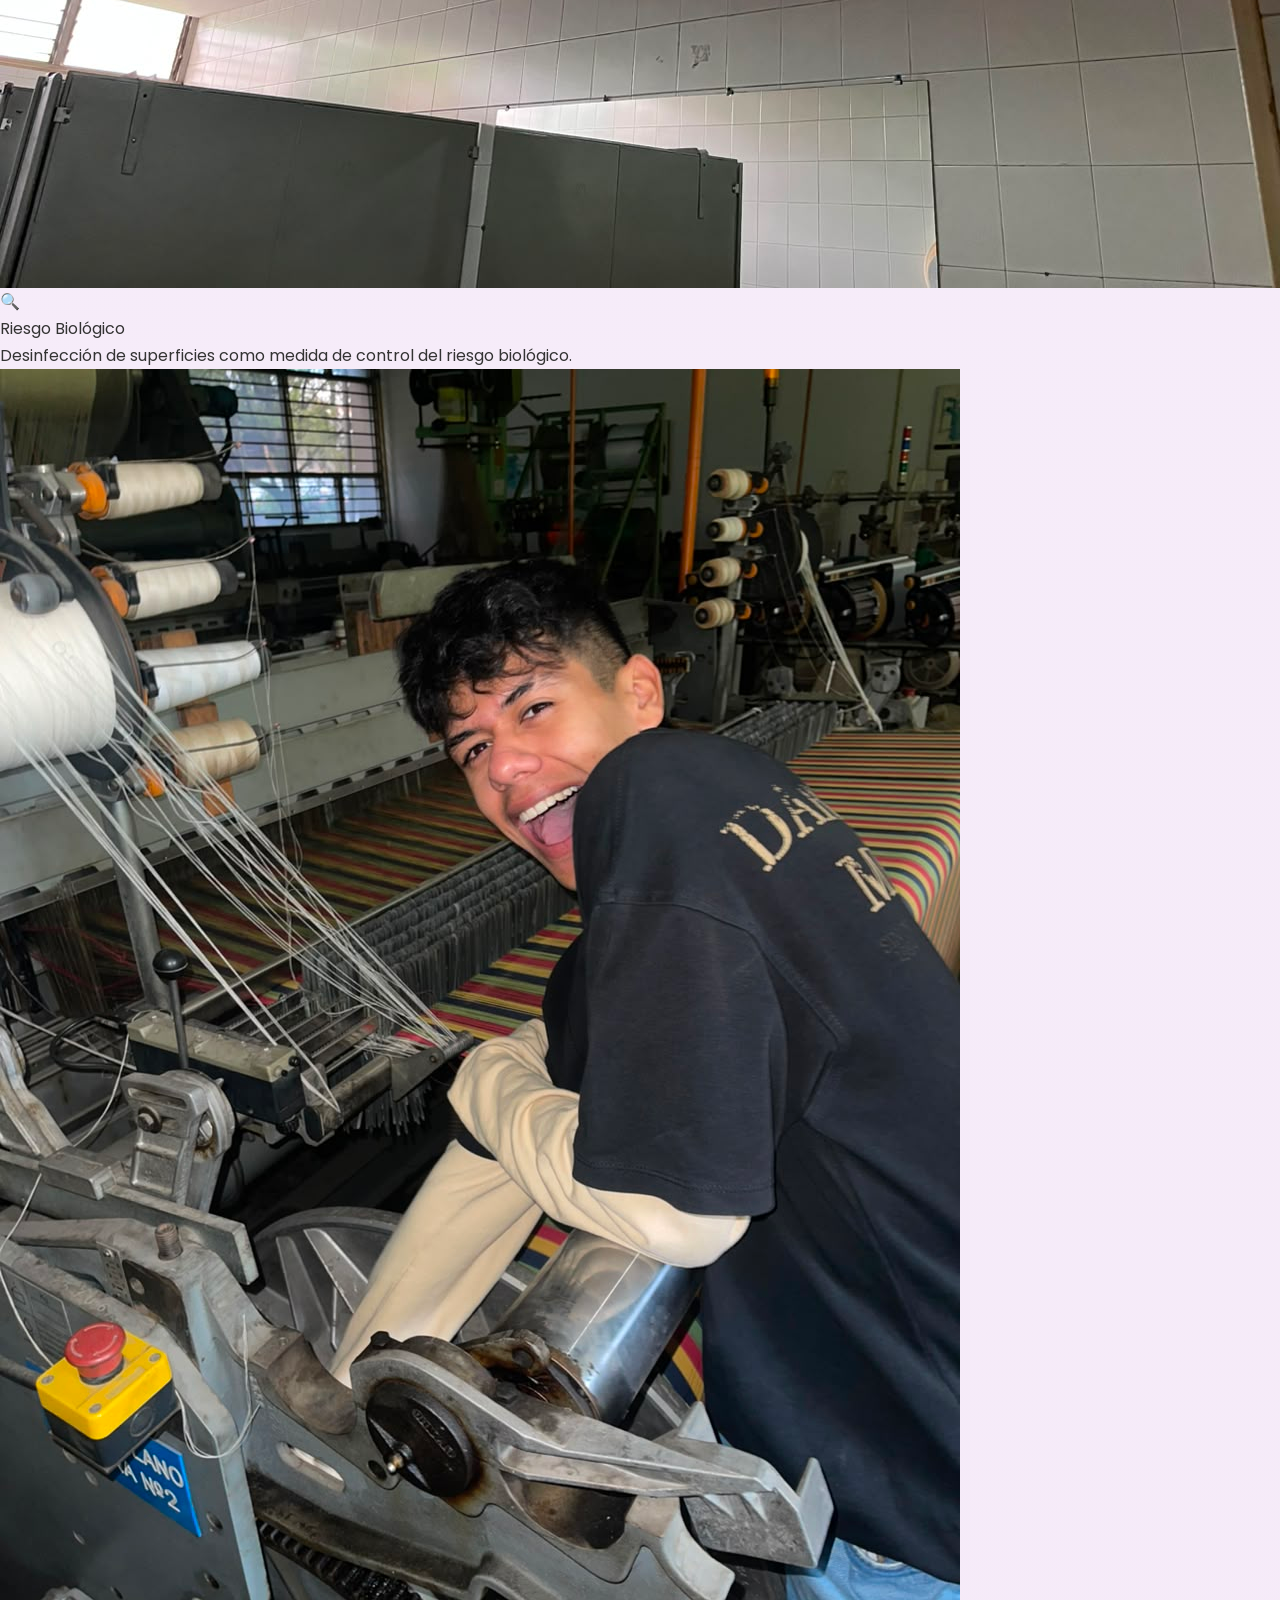
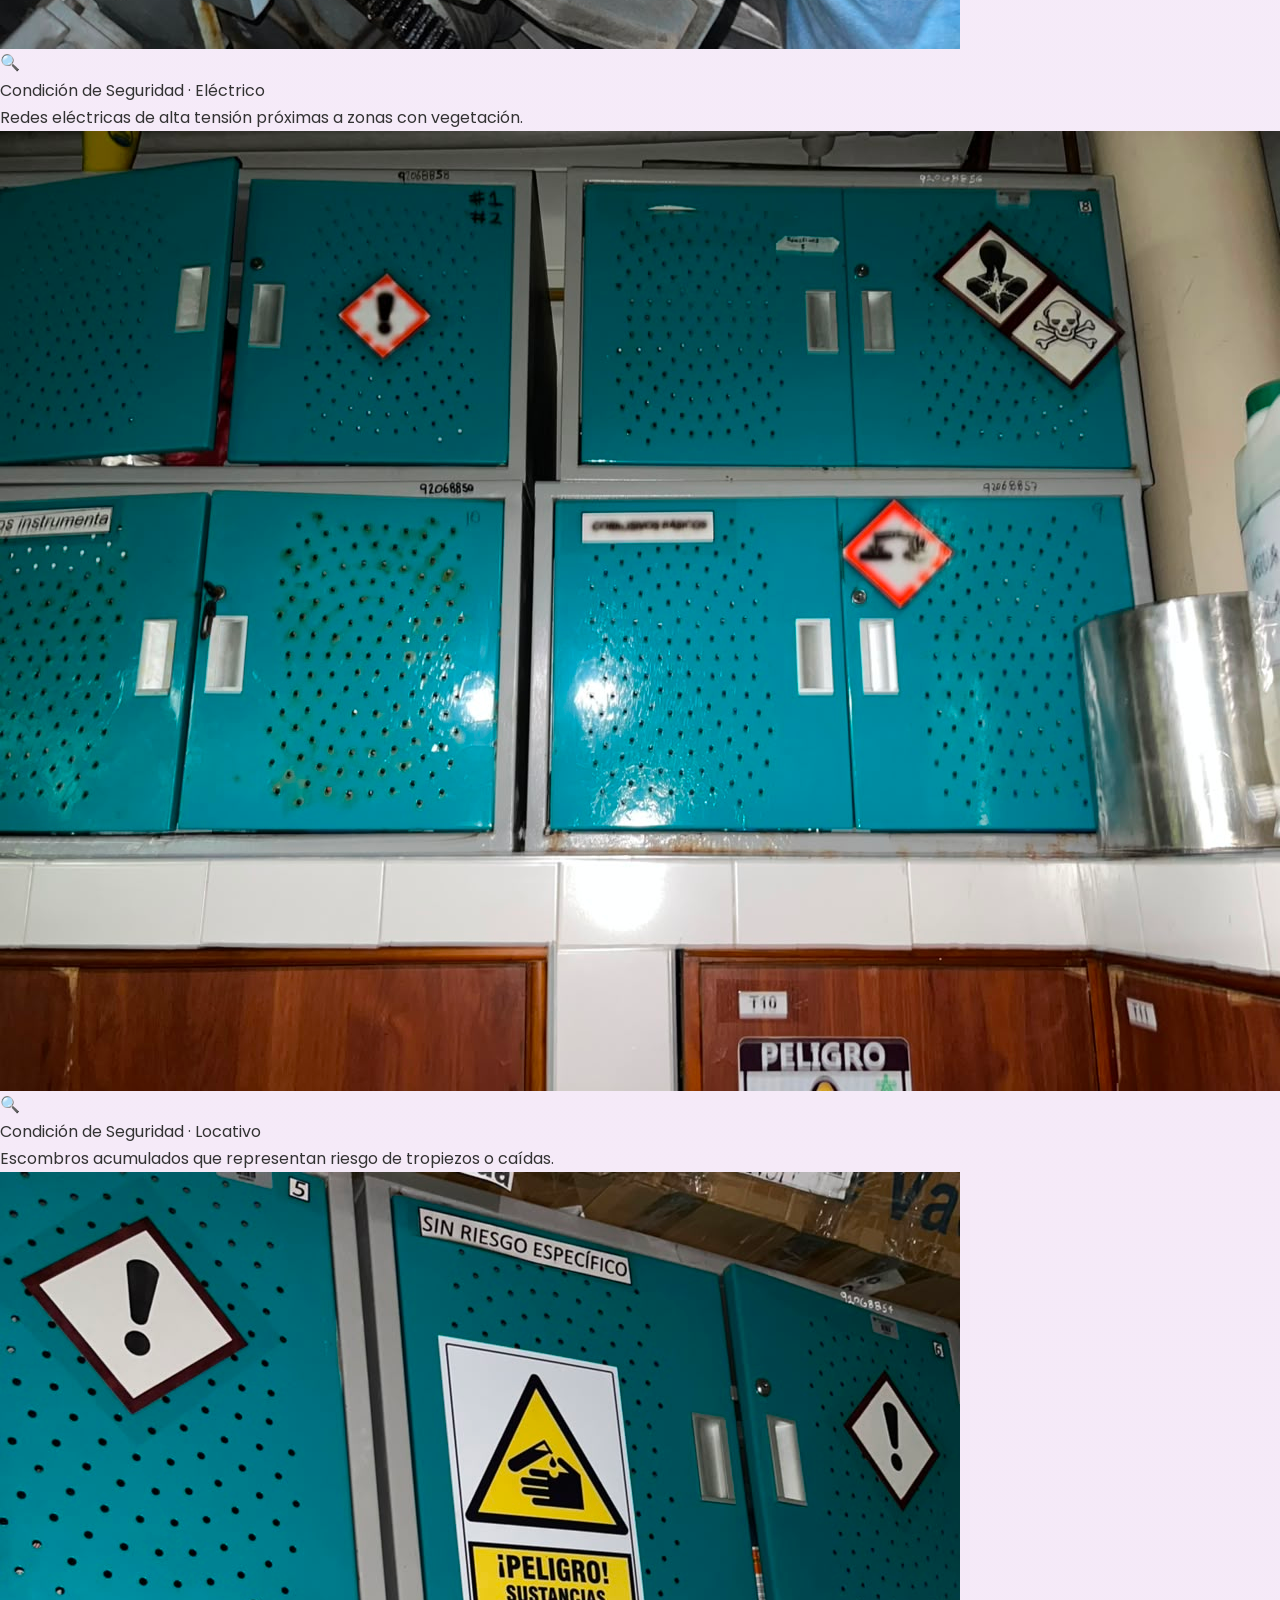
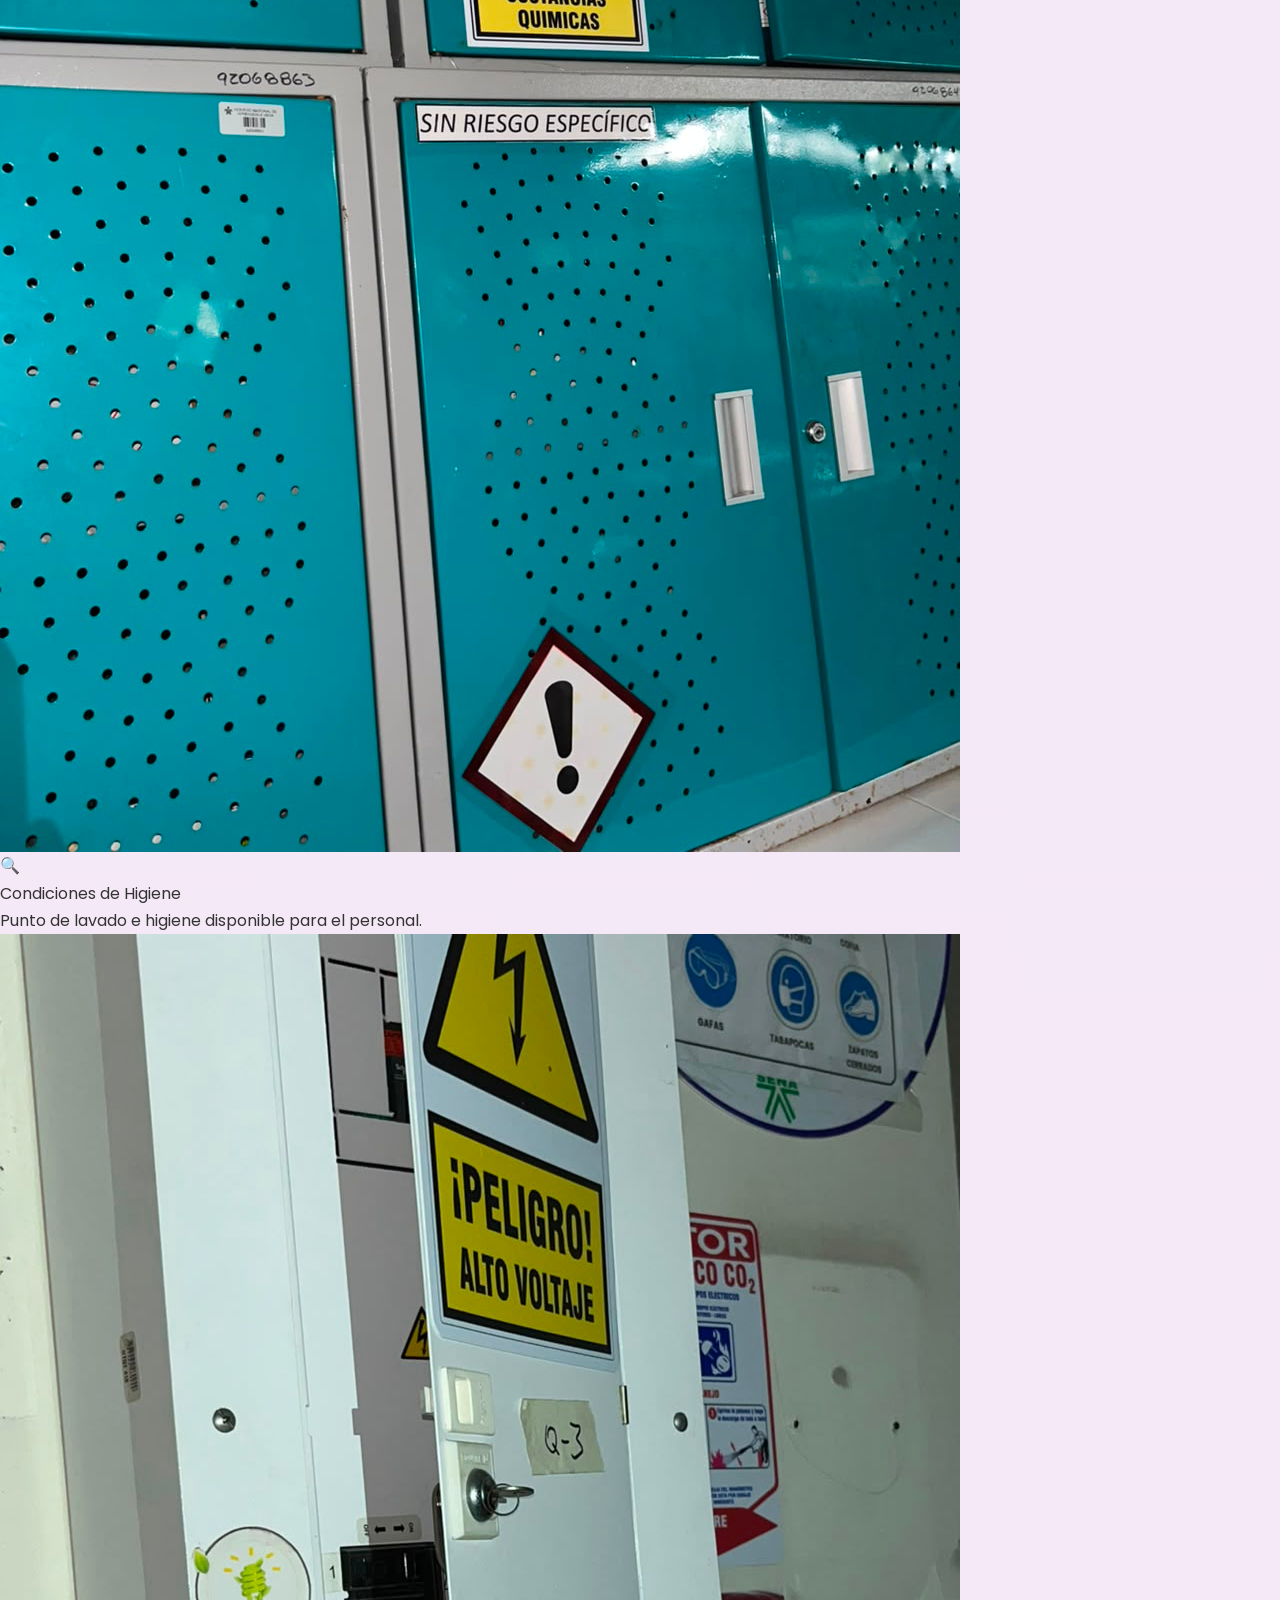
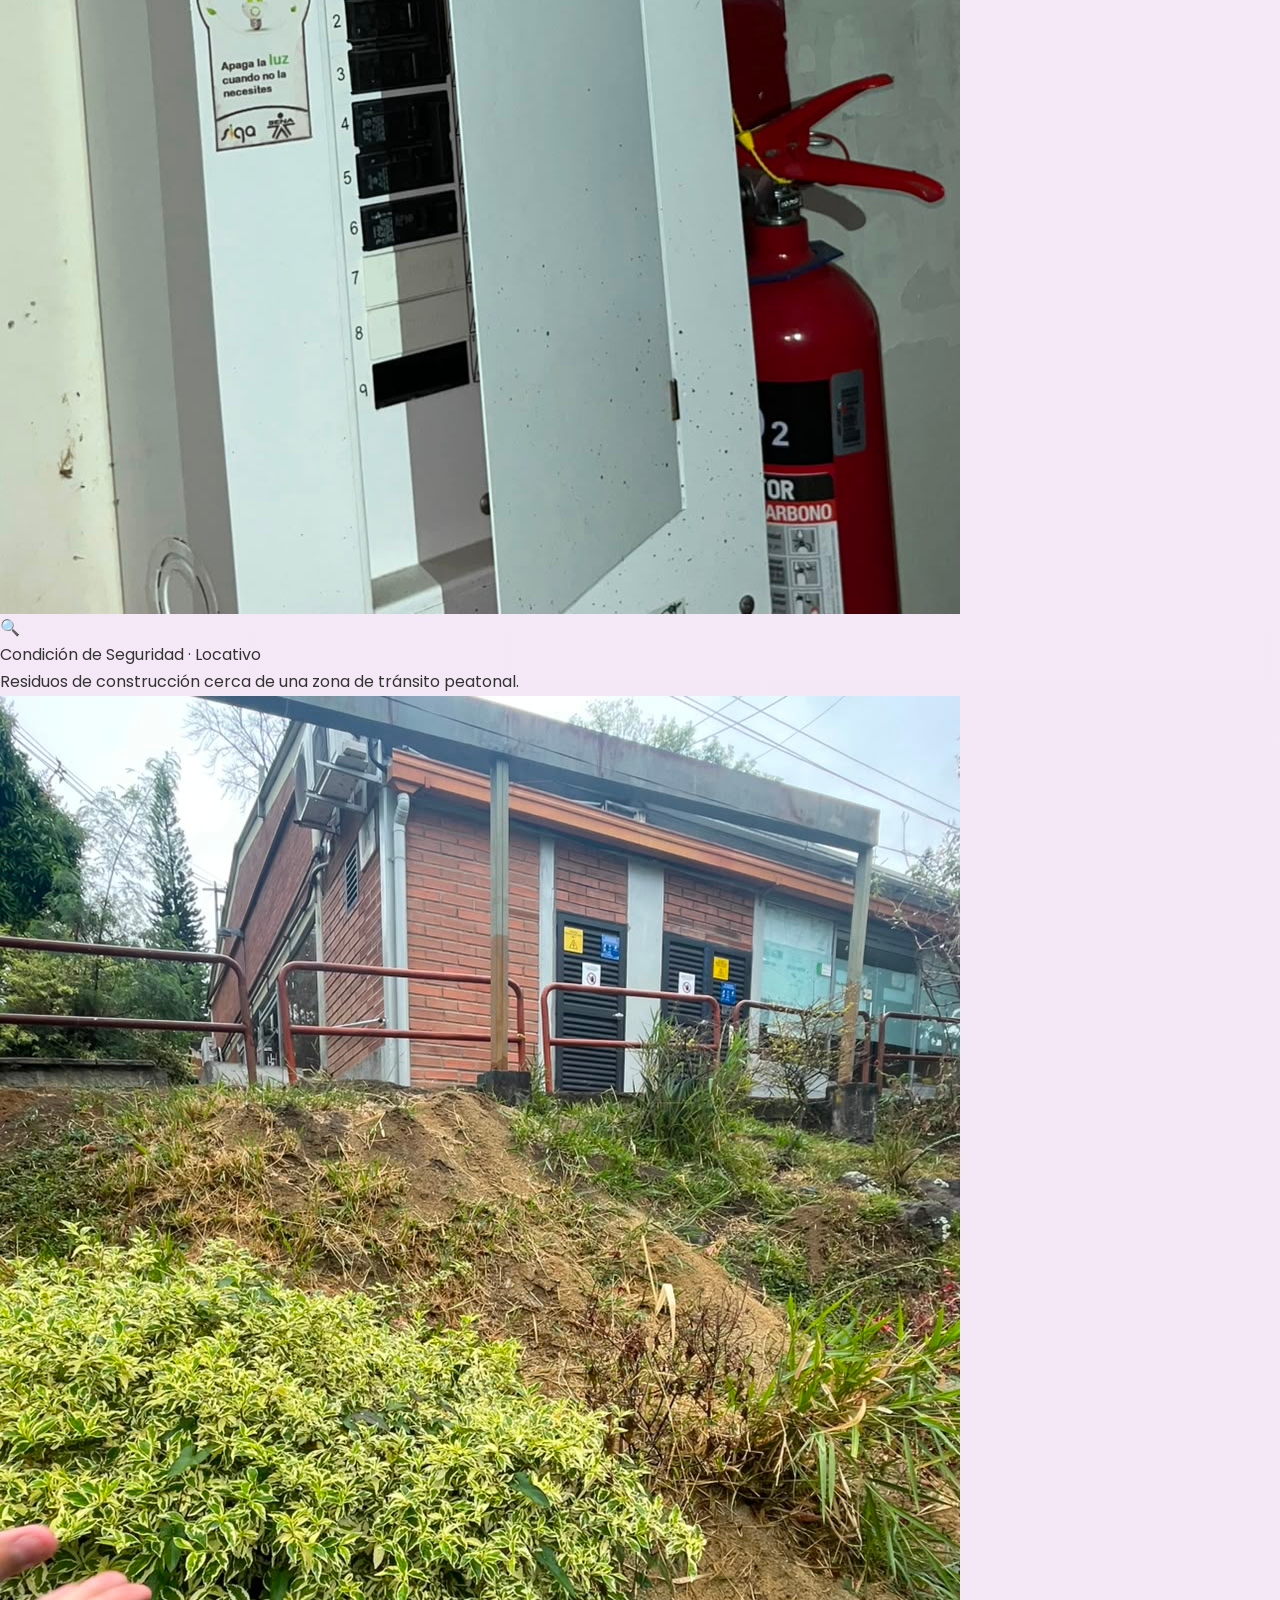
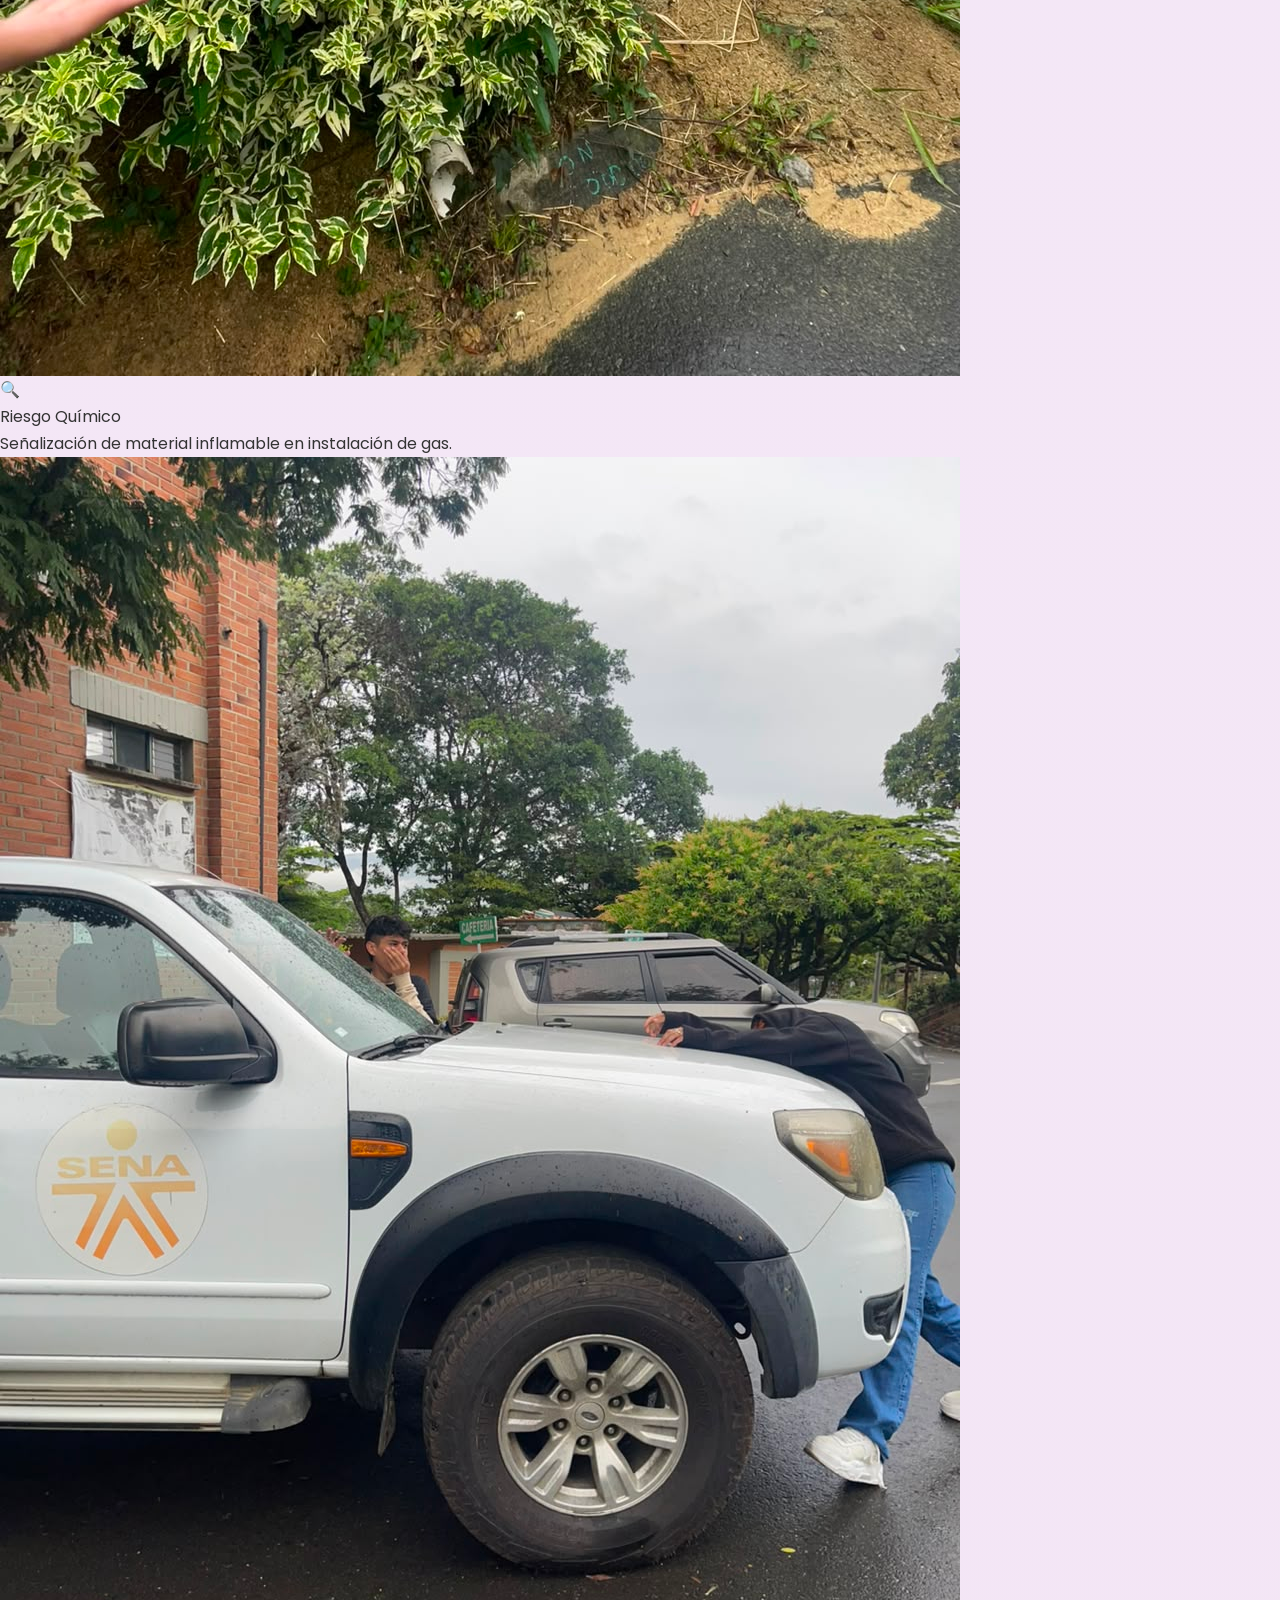
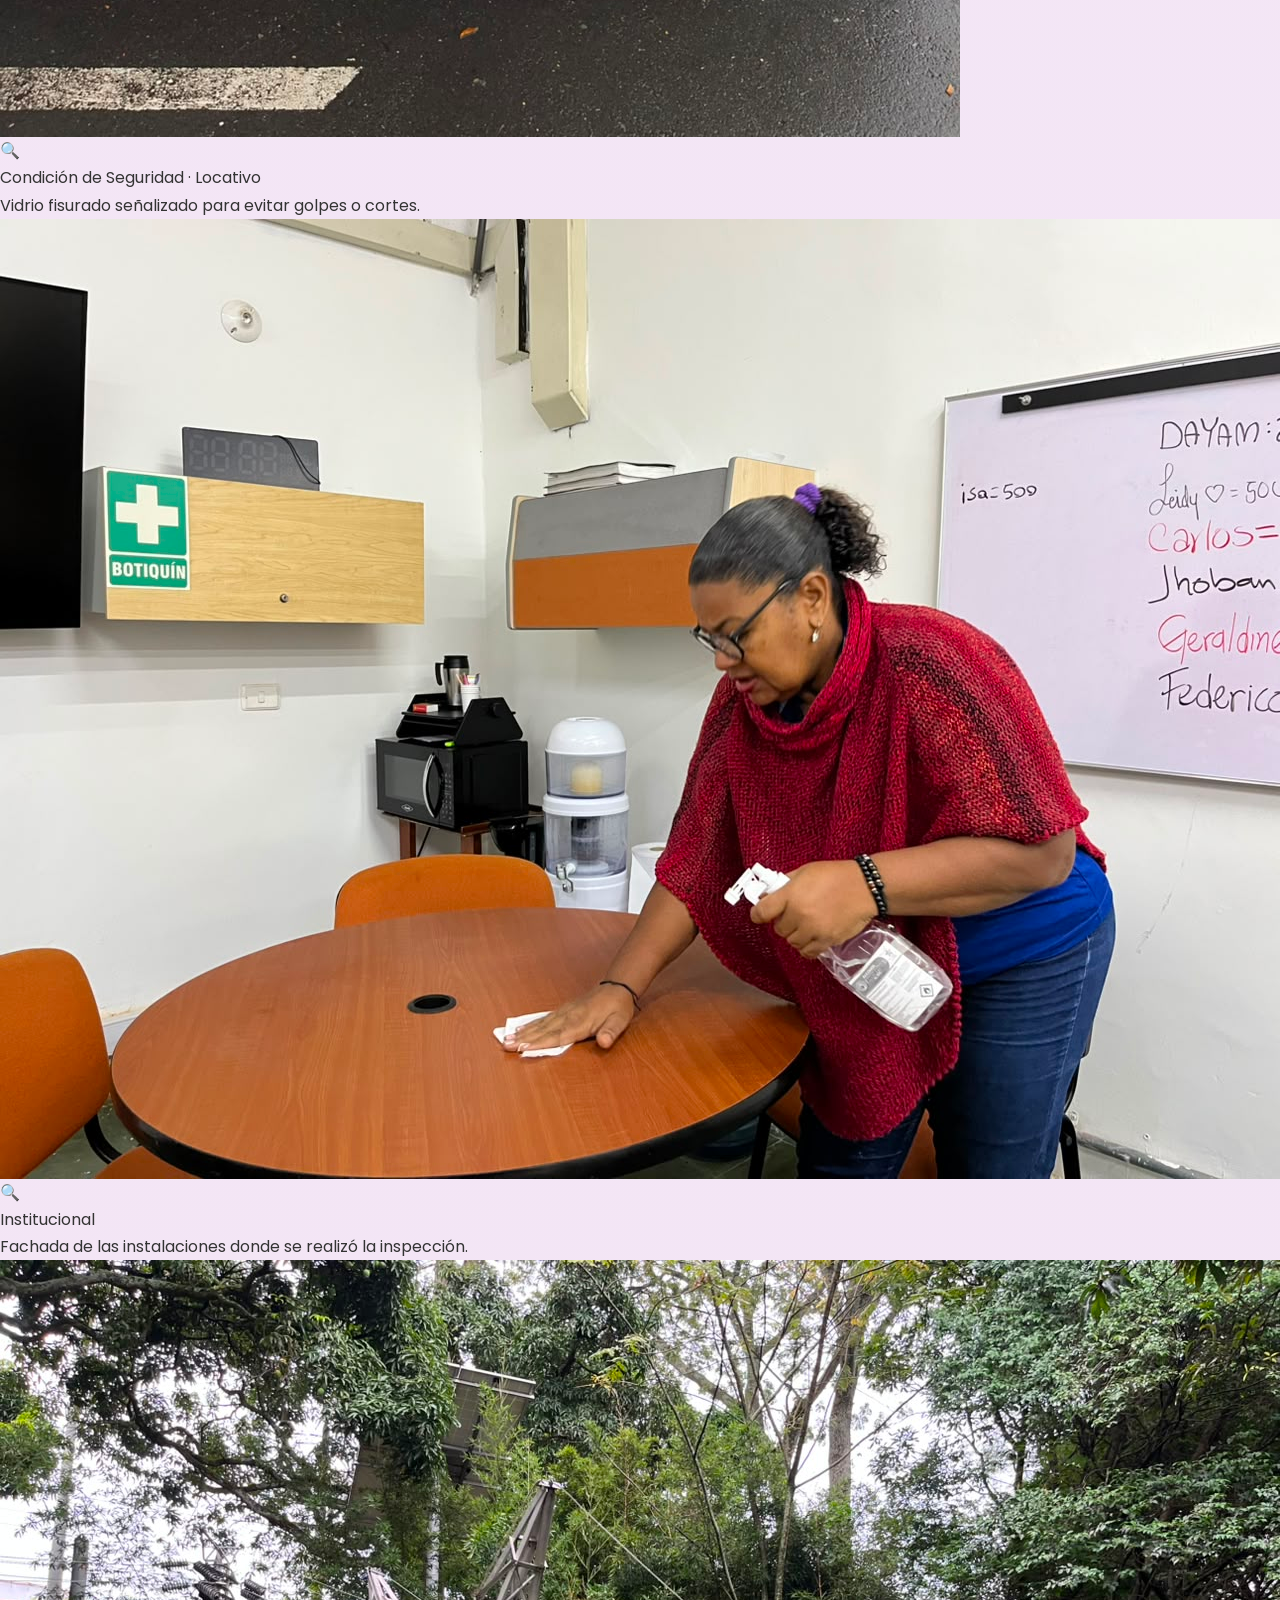
==== commit 4f1851b1: "papoi" ====
--- a/riesgos.html
+++ b/riesgos.html
@@ -59,7 +59,7 @@
 
         <figure data-categoria="quimico">
             <div class="foto-wrap">
-                <img src="WhatsApp Image 2026-07-30 at 7.36.15 AM.jpeg" alt="Armarios de sustancias químicas"
+                <img src="imagenes/WhatsApp Image 2026-07-30 at 7.36.15 AM.jpeg" alt="Armarios de sustancias químicas"
                     loading="lazy" data-lightbox
                     data-caption="Armarios de almacenamiento para sustancias químicas, debidamente señalizados con pictogramas de peligro.">
                 <div class="lupa">🔍</div>
@@ -72,7 +72,7 @@
 
         <figure data-categoria="electrico">
             <div class="foto-wrap">
-                <img src="WhatsApp Image 2026-07-30 at 7.36.16 AM.jpeg" alt="Tablero eléctrico con señal de alto voltaje"
+                <img src="imagenes/WhatsApp Image 2026-07-30 at 7.36.16 AM.jpeg" alt="Tablero eléctrico con señal de alto voltaje"
                     loading="lazy" data-lightbox
                     data-caption="Tablero eléctrico señalizado con aviso de alto voltaje, junto a un extintor de incendios.">
                 <div class="lupa">🔍</div>
@@ -85,7 +85,7 @@
 
         <figure data-categoria="natural">
             <div class="foto-wrap">
-                <img src="WhatsApp Image 2026-07-30 at 7.36.17 AM.jpeg" alt="Ladera con vegetación y terreno inestable"
+                <img src="imagenes/WhatsApp Image 2026-07-30 at 7.36.17 AM.jpeg" alt="Ladera con vegetación y terreno inestable"
                     loading="lazy" data-lightbox
                     data-caption="Ladera con vegetación y terreno irregular, con posible riesgo de deslizamiento.">
                 <div class="lupa">🔍</div>
@@ -98,7 +98,7 @@
 
         <figure data-categoria="transito">
             <div class="foto-wrap">
-                <img src="WhatsApp Image 2026-07-30 at 7.36.18 AM.jpeg"
+                <img src="imagenes/WhatsApp Image 2026-07-30 at 7.36.18 AM.jpeg"
                     alt="Vehículo institucional en zona de circulación" loading="lazy" data-lightbox
                     data-caption="Vehículo institucional maniobrando en una zona de circulación compartida con peatones.">
                 <div class="lupa">🔍</div>
@@ -111,7 +111,7 @@
 
         <figure data-categoria="biologico">
             <div class="foto-wrap">
-                <img src="WhatsApp Image 2026-07-30 at 7.36.20 AM.jpeg" alt="Desinfección de superficies"
+                <img src="imagenes/WhatsApp Image 2026-07-30 at 7.36.20 AM.jpeg" alt="Desinfección de superficies"
                     loading="lazy" data-lightbox
                     data-caption="Labor de desinfección de una superficie de trabajo como medida de control del riesgo biológico.">
                 <div class="lupa">🔍</div>
@@ -124,7 +124,7 @@
 
         <figure data-categoria="electrico">
             <div class="foto-wrap">
-                <img src="WhatsApp Image 2026-07-30 at 7.36.21 AM.jpeg" alt="Redes eléctricas de alta tensión"
+                <img src="imagenes/WhatsApp Image 2026-07-30 at 7.36.21 AM.jpeg" alt="Redes eléctricas de alta tensión"
                     loading="lazy" data-lightbox
                     data-caption="Redes eléctricas de alta tensión ubicadas cerca de zonas con vegetación.">
                 <div class="lupa">🔍</div>
@@ -137,7 +137,7 @@
 
         <figure data-categoria="locativo">
             <div class="foto-wrap">
-                <img src="WhatsApp Image 2026-07-30 at 7.36.22 AM.jpeg" alt="Escombros acumulados" loading="lazy"
+                <img src="imagenes/WhatsApp Image 2026-07-30 at 7.36.22 AM.jpeg" alt="Escombros acumulados" loading="lazy"
                     data-lightbox
                     data-caption="Escombros y materiales de construcción acumulados, un riesgo locativo por tropiezos o caídas.">
                 <div class="lupa">🔍</div>
@@ -150,7 +150,7 @@
 
         <figure data-categoria="locativo">
             <div class="foto-wrap">
-                <img src="WhatsApp Image 2026-07-30 at 7.36.23 AM.jpeg" alt="Punto de lavado e higiene"
+                <img src="imagenes/WhatsApp Image 2026-07-30 at 7.36.23 AM.jpeg" alt="Punto de lavado e higiene"
                     loading="lazy" data-lightbox
                     data-caption="Punto de lavado e higiene disponible para el personal, medida básica de prevención.">
                 <div class="lupa">🔍</div>
@@ -163,7 +163,7 @@
 
         <figure data-categoria="locativo">
             <div class="foto-wrap">
-                <img src="WhatsApp Image 2026-07-30 at 7.36.24 AM.jpeg"
+                <img src="imagenes/WhatsApp Image 2026-07-30 at 7.36.24 AM.jpeg"
                     alt="Residuos de construcción cerca de zona peatonal" loading="lazy" data-lightbox
                     data-caption="Residuos de construcción ubicados cerca de una zona de tránsito peatonal.">
                 <div class="lupa">🔍</div>
@@ -176,7 +176,7 @@
 
         <figure data-categoria="quimico">
             <div class="foto-wrap">
-                <img src="WhatsApp Image 2026-07-30 at 7.36.25 AM (1).jpeg" alt="Señalización de material inflamable"
+                <img src="imagenes/WhatsApp Image 2026-07-30 at 7.36.25 AM (1).jpeg" alt="Señalización de material inflamable"
                     loading="lazy" data-lightbox
                     data-caption="Señalización de material inflamable junto a una instalación de gas.">
                 <div class="lupa">🔍</div>
@@ -189,7 +189,7 @@
 
         <figure data-categoria="locativo">
             <div class="foto-wrap">
-                <img src="WhatsApp Image 2026-07-30 at 7.36.25 AM.jpeg" alt="Vidrio fisurado señalizado" loading="lazy"
+                <img src="imagenes/WhatsApp Image 2026-07-30 at 7.36.25 AM.jpeg" alt="Vidrio fisurado señalizado" loading="lazy"
                     data-lightbox
                     data-caption="Vidrio fisurado señalizado con cinta de precaución para evitar golpes o cortes.">
                 <div class="lupa">🔍</div>
@@ -202,7 +202,7 @@
 
         <figure data-categoria="institucional">
             <div class="foto-wrap">
-                <img src="WhatsApp Image 2026-07-30 at 7.36.26 AM.jpeg" alt="Fachada de las instalaciones"
+                <img src="imagenes/WhatsApp Image 2026-07-30 at 7.36.26 AM.jpeg" alt="Fachada de las instalaciones"
                     loading="lazy" data-lightbox
                     data-caption="Fachada de las instalaciones donde se realizó el recorrido de inspección.">
                 <div class="lupa">🔍</div>
@@ -215,7 +215,7 @@
 
         <figure data-categoria="quimico">
             <div class="foto-wrap">
-                <img src="WhatsApp Image 2026-07-30 at 7.36.27 AM.jpeg"
+                <img src="imagenes/WhatsApp Image 2026-07-30 at 7.36.27 AM.jpeg"
                     alt="Manipulación de sustancias químicas en laboratorio" loading="lazy" data-lightbox
                     data-caption="Manipulación de una sustancia química en laboratorio, usando guantes y elementos de protección personal.">
                 <div class="lupa">🔍</div>
@@ -228,7 +228,7 @@
 
         <figure data-categoria="biologico">
             <div class="foto-wrap">
-                <img src="WhatsApp Image 2026-07-30 at 7.36.28 AM.jpeg" alt="Rutina de limpieza y desinfección"
+                <img src="imagenes/WhatsApp Image 2026-07-30 at 7.36.28 AM.jpeg" alt="Rutina de limpieza y desinfección"
                     loading="lazy" data-lightbox
                     data-caption="Rutina de limpieza y desinfección de superficies en un área común.">
                 <div class="lupa">🔍</div>
@@ -241,7 +241,7 @@
 
         <figure data-categoria="fisico">
             <div class="foto-wrap">
-                <img src="WhatsApp Image 2026-07-30 at 7.36.29 AM (1).jpeg"
+                <img src="imagenes/WhatsApp Image 2026-07-30 at 7.36.29 AM (1).jpeg"
                     alt="Laboratorio zona de altas temperaturas" loading="lazy" data-lightbox
                     data-caption="Laboratorio señalizado como zona de tránsito con equipos de altas temperaturas.">
                 <div class="lupa">🔍</div>
@@ -254,7 +254,7 @@
 
         <figure data-categoria="fisico">
             <div class="foto-wrap">
-                <img src="WhatsApp Image 2026-07-30 at 7.36.29 AM (2).jpeg" alt="Aviso de precaución en laboratorio"
+                <img src="imagenes/WhatsApp Image 2026-07-30 at 7.36.29 AM (2).jpeg" alt="Aviso de precaución en laboratorio"
                     loading="lazy" data-lightbox
                     data-caption="Aviso de precaución en el acceso a un laboratorio con equipos de altas temperaturas.">
                 <div class="lupa">🔍</div>
@@ -267,7 +267,7 @@
 
         <figure data-categoria="fisico">
             <div class="foto-wrap">
-                <img src="WhatsApp Image 2026-07-30 at 7.36.29 AM (3).jpeg"
+                <img src="imagenes/WhatsApp Image 2026-07-30 at 7.36.29 AM (3).jpeg"
                     alt="Zona restringida por altas temperaturas" loading="lazy" data-lightbox
                     data-caption="Vista general de la zona restringida por manejo de equipos de altas temperaturas.">
                 <div class="lupa">🔍</div>
@@ -280,7 +280,7 @@
 
         <figure data-categoria="mecanico">
             <div class="foto-wrap">
-                <img src="WhatsApp Image 2026-07-30 at 7.36.29 AM (4).jpeg" alt="Advertencia de riesgo de atrapamiento"
+                <img src="imagenes/WhatsApp Image 2026-07-30 at 7.36.29 AM (4).jpeg" alt="Advertencia de riesgo de atrapamiento"
                     loading="lazy" data-lightbox
                     data-caption="Aviso de advertencia por riesgo de atrapamiento en piezas móviles, junto a la señal de salida de emergencia.">
                 <div class="lupa">🔍</div>
@@ -293,7 +293,7 @@
 
         <figure data-categoria="electrico">
             <div class="foto-wrap">
-                <img src="WhatsApp Image 2026-07-30 at 7.36.29 AM.jpeg" alt="Caja eléctrica señalizada" loading="lazy"
+                <img src="imagenes/WhatsApp Image 2026-07-30 at 7.36.29 AM.jpeg" alt="Caja eléctrica señalizada" loading="lazy"
                     data-lightbox
                     data-caption="Caja eléctrica señalizada con advertencia de alto voltaje, junto a un aviso de espacio libre de humo.">
                 <div class="lupa">🔍</div>
@@ -306,7 +306,7 @@
 
         <figure data-categoria="locativo">
             <div class="foto-wrap">
-                <img src="WhatsApp Image 2026-07-30 at 7.36.30 AM (1).jpeg" alt="Pasillo de circulación interna"
+                <img src="imagenes/WhatsApp Image 2026-07-30 at 7.36.30 AM (1).jpeg" alt="Pasillo de circulación interna"
                     loading="lazy" data-lightbox
                     data-caption="Pasillo de circulación interna dentro de las instalaciones.">
                 <div class="lupa">🔍</div>
@@ -319,7 +319,7 @@
 
         <figure data-categoria="electrico">
             <div class="foto-wrap">
-                <img src="WhatsApp Image 2026-07-30 at 7.36.30 AM (2).jpeg" alt="Caja de conexiones eléctricas exterior"
+                <img src="imagenes/WhatsApp Image 2026-07-30 at 7.36.30 AM (2).jpeg" alt="Caja de conexiones eléctricas exterior"
                     loading="lazy" data-lightbox
                     data-caption="Caja de conexiones eléctricas ubicada en una zona exterior, expuesta a la intemperie.">
                 <div class="lupa">🔍</div>
@@ -332,7 +332,7 @@
 
         <figure data-categoria="biologico">
             <div class="foto-wrap">
-                <img src="WhatsApp Image 2026-07-30 at 7.36.30 AM (3).jpeg" alt="Registro de microorganismos"
+                <img src="imagenes/WhatsApp Image 2026-07-30 at 7.36.30 AM (3).jpeg" alt="Registro de microorganismos"
                     loading="lazy" data-lightbox
                     data-caption="Registro fotográfico de estructuras filamentosas, relacionado con el estudio del riesgo biológico.">
                 <div class="lupa">🔍</div>
@@ -359,7 +359,7 @@
         <!-- Riesgo Biológico -->
         <div class="card" id="biologico">
             <div class="imagen-wrap">
-                <img src="WhatsApp Image 2026-07-30 at 7.36.30 AM (4).jpeg" alt="Riesgo Biológico" loading="lazy" data-lightbox
+                <img src="imagenes/WhatsApp Image 2026-07-30 at 7.36.30 AM (4).jpeg" alt="Riesgo Biológico" loading="lazy" data-lightbox
                     data-caption="Riesgo Biológico: exposición a microorganismos.">
                 <div class="lupa">🔍 Ver imagen completa</div>
             </div>
@@ -385,7 +385,7 @@
         <!-- Riesgo Químico -->
         <div class="card" id="quimico">
             <div class="imagen-wrap">
-                <img src="WhatsApp Image 2026-07-30 at 7.36.30 AM.jpeg" alt="Riesgo Químico" loading="lazy" data-lightbox
+                <img src="imagenes/WhatsApp Image 2026-07-30 at 7.36.30 AM.jpeg" alt="Riesgo Químico" loading="lazy" data-lightbox
                     data-caption="Riesgo Químico: manipulación o exposición a sustancias químicas.">
                 <div class="lupa">🔍 Ver imagen completa</div>
             </div>
@@ -412,7 +412,7 @@
         <!-- Riesgo Psicosocial -->
         <div class="card" id="psicosocial">
             <div class="imagen-wrap">
-                <img src="WhatsApp Image 2026-07-30 at 7.36.31 AM (1).jpeg" alt="Riesgo Psicosocial" loading="lazy"
+                <img src="imagenes/WhatsApp Image 2026-07-30 at 7.36.31 AM (1).jpeg" alt="Riesgo Psicosocial" loading="lazy"
                     data-lightbox data-caption="Riesgo Psicosocial: organización del trabajo y bienestar emocional.">
                 <div class="lupa">🔍 Ver imagen completa</div>
             </div>
@@ -439,7 +439,7 @@
         <!-- Riesgo Físico -->
         <div class="card" id="fisico">
             <div class="imagen-wrap">
-                <img src="WhatsApp Image 2026-07-30 at 7.36.31 AM (2).jpeg" alt="Riesgo Físico" loading="lazy" data-lightbox
+                <img src="imagenes/WhatsApp Image 2026-07-30 at 7.36.31 AM (2).jpeg" alt="Riesgo Físico" loading="lazy" data-lightbox
                     data-caption="Riesgo Físico: factores físicos del ambiente laboral.">
                 <div class="lupa">🔍 Ver imagen completa</div>
             </div>
@@ -466,7 +466,7 @@
         <!-- Riesgo Biomecánico -->
         <div class="card" id="biomecanico">
             <div class="imagen-wrap">
-                <img src="WhatsApp Image 2026-07-30 at 7.36.31 AM (3).jpeg" alt="Riesgo Biomecánico" loading="lazy"
+                <img src="imagenes/WhatsApp Image 2026-07-30 at 7.36.31 AM (3).jpeg" alt="Riesgo Biomecánico" loading="lazy"
                     data-lightbox data-caption="Riesgo Biomecánico: movimientos repetitivos y malas posturas.">
                 <div class="lupa">🔍 Ver imagen completa</div>
             </div>
@@ -491,7 +491,7 @@
         <!-- Riesgo Natural -->
         <div class="card" id="natural">
             <div class="imagen-wrap">
-                <img src="WhatsApp Image 2026-07-30 at 7.36.31 AM (4).jpeg" alt="Riesgo Natural" loading="lazy" data-lightbox
+                <img src="imagenes/WhatsApp Image 2026-07-30 at 7.36.31 AM (4).jpeg" alt="Riesgo Natural" loading="lazy" data-lightbox
                     data-caption="Riesgo Natural: fenómenos naturales que generan emergencias.">
                 <div class="lupa">🔍 Ver imagen completa</div>
             </div>
@@ -517,7 +517,7 @@
         <!-- Condiciones de Seguridad -->
         <div class="card" id="condiciones-seguridad">
             <div class="imagen-wrap">
-                <img src="WhatsApp Image 2026-07-30 at 7.36.31 AM (5).jpeg" alt="Condiciones de Seguridad" loading="lazy"
+                <img src="imagenes/WhatsApp Image 2026-07-30 at 7.36.31 AM (5).jpeg" alt="Condiciones de Seguridad" loading="lazy"
                     data-lightbox
                     data-caption="Condiciones de Seguridad: condiciones inseguras en el lugar de trabajo.">
                 <div class="lupa">🔍 Ver imagen completa</div>
--- a/style.css
+++ b/style.css
@@ -341,6 +341,201 @@
 
 .card:hover {
     transform: translateY(-10px);
+/*=====================================================
+  4. BOTONES
+=====================================================*/
+.btn {
+    display: inline-block;
+    background: rgba(255, 255, 255, 0.2);
+    color: #fff;
+    text-decoration: none;
+    padding: 15px 35px;
+    border: 1px solid rgba(255, 255, 255, 0.4);
+    border-radius: 50px;
+    font-weight: bold;
+    transition: .3s;
+    backdrop-filter: blur(4px);
+}
+
+.btn:hover {
+    background: rgba(255, 255, 255, 0.3);
+    color: #fff;
+    transform: translateY(-5px);
+    box-shadow: 0 10px 20px rgba(0, 0, 0, 0.3);
+}
+
+.btn-secundario {
+    background: transparent;
+    border: 1px solid var(--morado-principal);
+    color: var(--morado-principal);
+}
+
+.btn-secundario:hover {
+    background: var(--morado-principal);
+    color: #fff;
+}
+
+/*=====================================================
+  5. SECCIONES GENERALES / TARJETAS INFORMATIVAS
+=====================================================*/
+section {
+    padding: 80px 8%;
+}
+
+section h2 {
+    text-align: center;
+    color: var(--morado-principal);
+    margin-bottom: 20px;
+    font-size: 38px;
+}
+
+section p.intro {
+    text-align: center;
+    max-width: 950px;
+    margin: 0 auto 10px auto;
+}
+
+.contenedor {
+    display: grid;
+    grid-template-columns: repeat(auto-fit, minmax(280px, 1fr));
+    gap: 30px;
+    margin-top: 50px;
+}
+
+.caja {
+    background: white;
+    border-radius: var(--radio);
+    padding: 30px;
+    border-top: 6px solid var(--morado-claro);
+    box-shadow: var(--sombra-suave);
+    transition: .4s;
+}
+
+.caja:hover {
+    transform: translateY(-10px);
+    box-shadow: var(--sombra-fuerte);
+}
+
+.caja .icono {
+    font-size: 34px;
+    margin-bottom: 12px;
+}
+
+.caja h3 {
+    color: var(--morado-principal);
+    margin-bottom: 15px;
+}
+
+/* Mini-tarjetas que resumen los 7 riesgos en el index y enlazan a riesgos.html */
+.riesgos-resumen {
+    display: grid;
+    grid-template-columns: repeat(auto-fit, minmax(220px, 1fr));
+    gap: 25px;
+    margin-top: 50px;
+}
+
+.riesgo-mini {
+    background: white;
+    border-radius: 16px;
+    padding: 25px 20px;
+    text-align: center;
+    text-decoration: none;
+    color: var(--texto);
+    box-shadow: var(--sombra-suave);
+    border-bottom: 5px solid var(--morado-claro);
+    transition: .35s;
+    display: block;
+}
+
+.riesgo-mini:hover {
+    transform: translateY(-8px);
+    box-shadow: var(--sombra-fuerte);
+}
+
+.riesgo-mini .icono {
+    font-size: 40px;
+    margin-bottom: 12px;
+}
+
+.riesgo-mini h3 {
+    color: var(--morado-principal);
+    font-size: 18px;
+    margin-bottom: 8px;
+}
+
+.riesgo-mini p {
+    font-size: 14px;
+    color: #666;
+}
+
+/*=====================================================
+  6. FRASE DESTACADA
+=====================================================*/
+.frase {
+    background: linear-gradient(135deg, var(--morado-principal), var(--morado-medio));
+    color: white;
+    text-align: center;
+    padding: 80px 20px;
+}
+
+.frase h2 {
+    color: white;
+    font-size: 36px;
+    max-width: 900px;
+    margin: auto;
+}
+
+.frase p {
+    color: var(--lila-suave);
+    margin-top: 15px;
+    font-size: 16px;
+}
+
+/*=====================================================
+  7. TÍTULO DE PÁGINA INTERIOR (riesgos.html / galeria.html)
+=====================================================*/
+.titulo-pagina {
+    background: linear-gradient(135deg, var(--morado-principal), var(--morado-medio));
+    color: white;
+    text-align: center;
+    padding: 90px 20px;
+}
+
+.titulo-pagina h1 {
+    font-size: 52px;
+    margin-bottom: 20px;
+}
+
+.titulo-pagina p {
+    font-size: 18px;
+    max-width: 900px;
+    margin: auto;
+}
+
+/*=====================================================
+  8. TARJETAS DE RIESGOS (riesgos.html)
+=====================================================*/
+.contenedor-riesgos {
+    width: 90%;
+    margin: 60px auto;
+    display: grid;
+    grid-template-columns: repeat(auto-fit, minmax(340px, 1fr));
+    gap: 35px;
+}
+
+.card {
+    background: white;
+    border-radius: var(--radio);
+    overflow: hidden;
+    box-shadow: var(--sombra-suave);
+    transition: .4s;
+    border-bottom: 7px solid var(--morado-claro);
+    scroll-margin-top: 110px;
+    /* para que el ancla no quede tapada por el header */
+}
+
+.card:hover {
+    transform: translateY(-10px);
     box-shadow: 0 20px 45px rgba(106, 27, 154, .28);
 }
 
@@ -352,14 +547,13 @@
     height: 320px;
     overflow: hidden;
     cursor: zoom-in;
-    background: #eee;
+    background: #fafafa;
 }
 
 .card .imagen-wrap img {
     width: 100%;
     height: 100%;
-    object-fit: cover;
-    object-position: center;
+    object-fit: contain;
     transition: transform .5s ease;
 }
 
@@ -448,64 +642,6 @@
     border: 2px solid var(--morado-claro);
     color: var(--morado-principal);
     padding: 12px 25px;
-    margin: 5px;
-    border-radius: 50px;
-    font-weight: 600;
-    font-size: 14px;
-    cursor: pointer;
-    transition: .25s;
-}
-
-.filtro-btn:hover {
-    background: var(--fondo-lila-2);
-}
-
-.filtro-btn.activo {
-    background: var(--morado-principal);
-    color: #fff;
-    border-color: var(--morado-principal);
-}
-
-.imagenes {
-    display: grid;
-    grid-template-columns: repeat(auto-fit, minmax(260px, 1fr));
-    gap: 25px;
-    margin-top: 45px;
-    padding: 0 8%;
-}
-
-.imagenes figure {
-    background: white;
-    border-radius: var(--radio);
-    overflow: hidden;
-    box-shadow: 0 10px 25px rgba(0, 0, 0, .12);
-    transition: .35s;
-}
-
-.imagenes figure:hover {
-    transform: translateY(-8px);
-    box-shadow: var(--sombra-fuerte);
-}
-
-.imagenes .foto-wrap {
-    position: relative;
-    width: 100%;
-    height: 260px;
-    overflow: hidden;
-    cursor: zoom-in;
-    background: #eee;
-}
-
-.imagenes .foto-wrap img {
-    width: 100%;
-    height: 100%;
-    object-fit: cover;
-    transition: transform .5s ease;
-}
-
-.imagenes figure:hover .foto-wrap img {
-    transform: scale(1.08);
-}
 
 .imagenes .foto-wrap .lupa {
     position: absolute;
